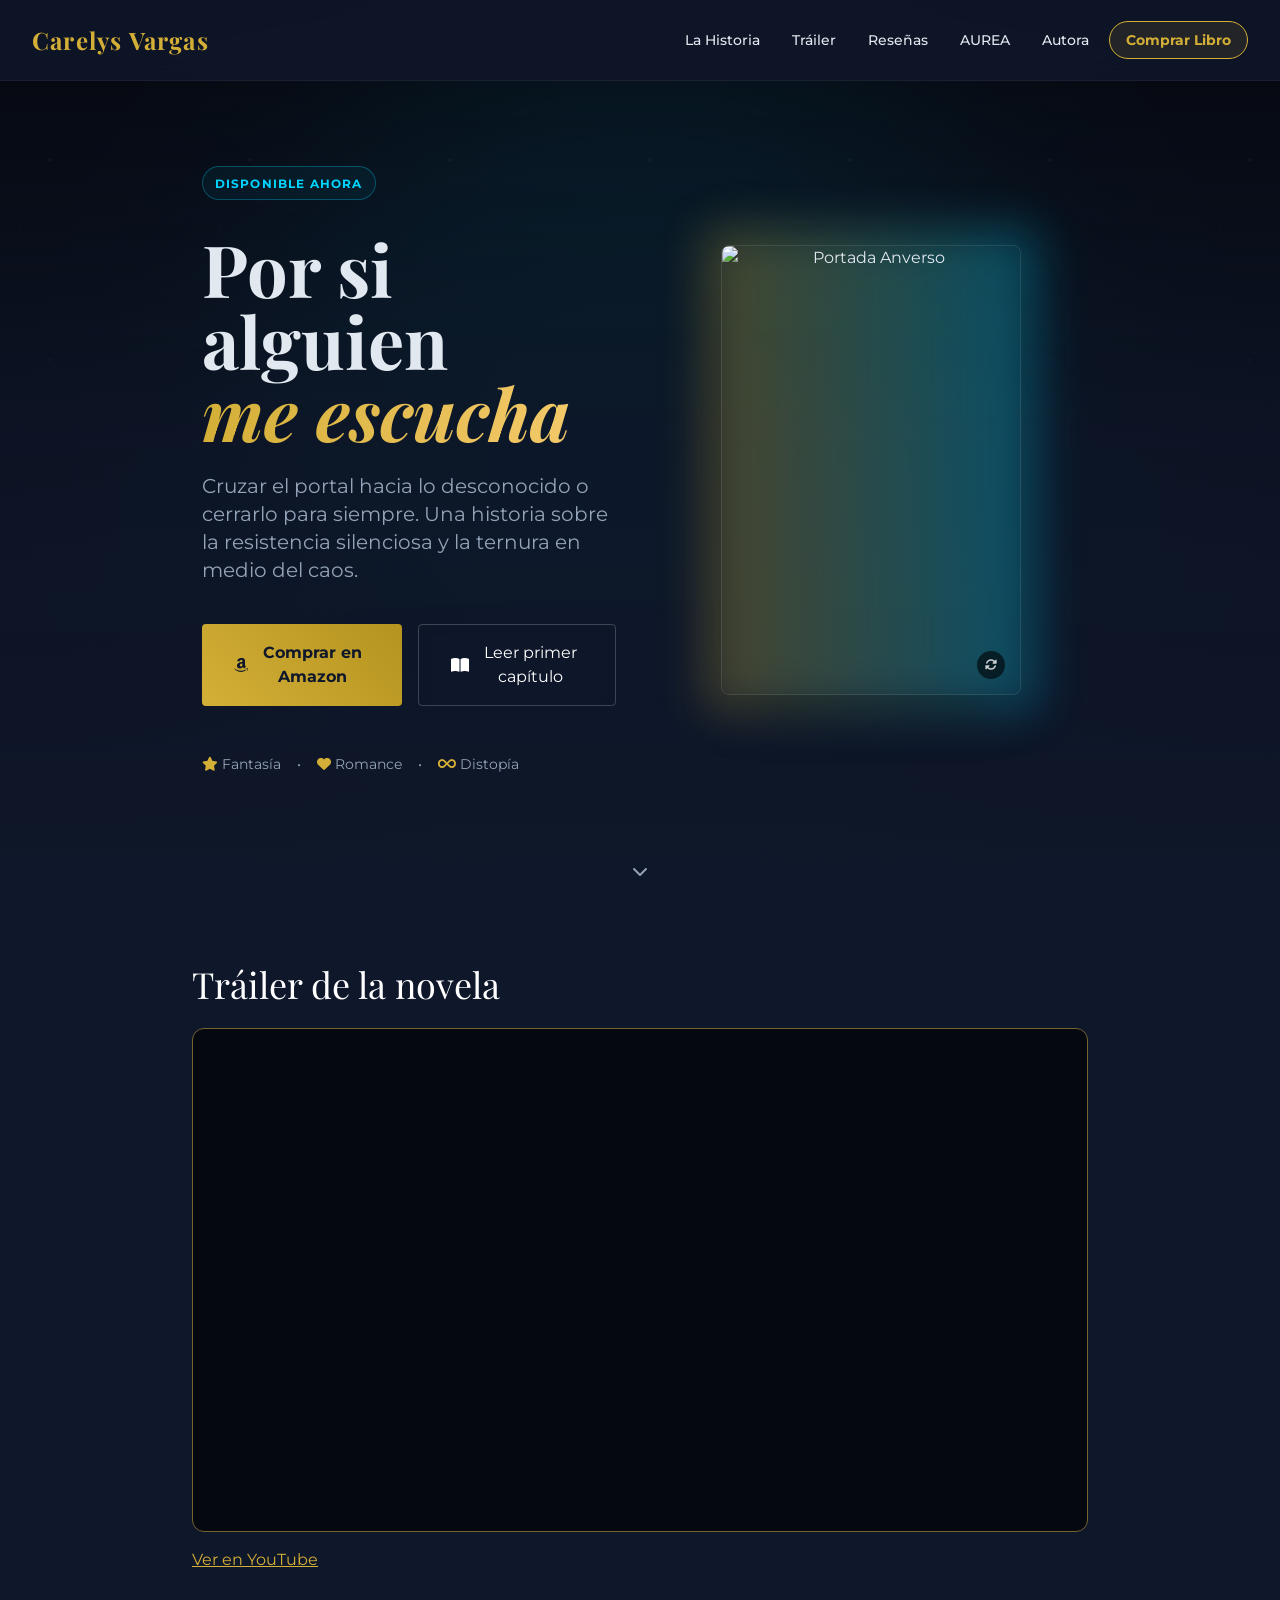
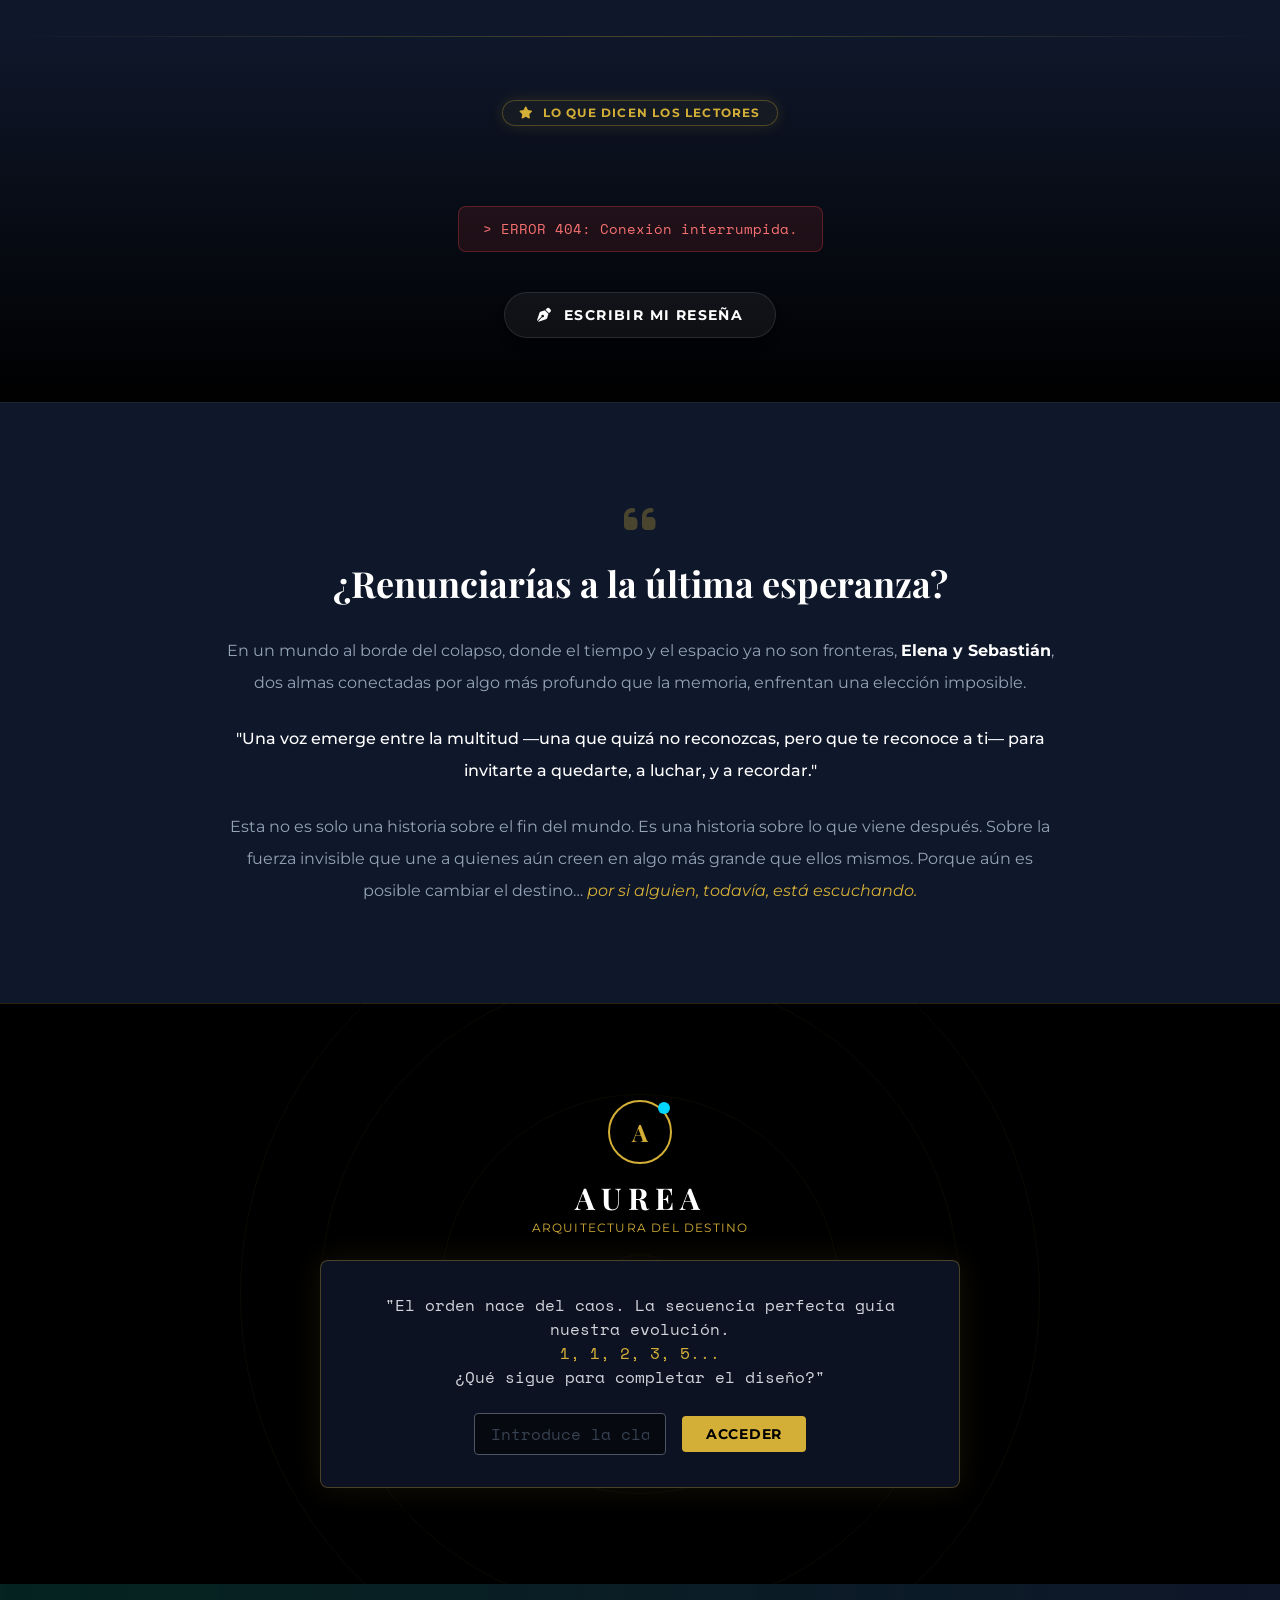
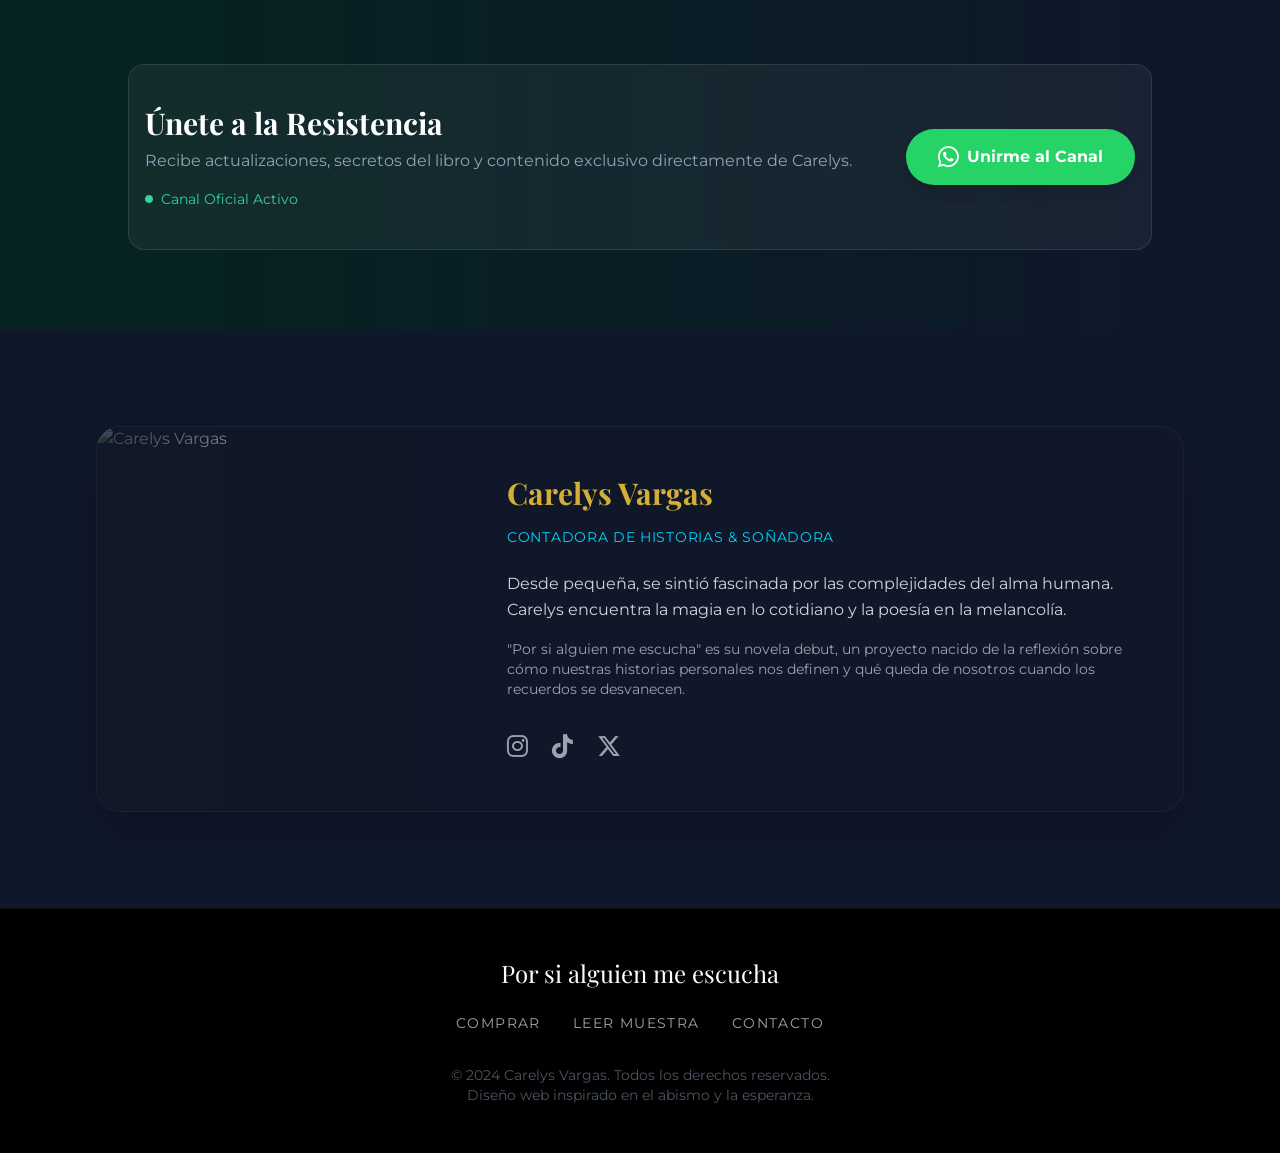
==== index.html @ ebafceb2 "Publica la página de Carelys Vargas con el tráiler de la novela" ====
<!DOCTYPE html>
<html lang="es" class="scroll-smooth">
<head>
    <meta charset="UTF-8">
    <meta name="viewport" content="width=device-width, initial-scale=1.0">
    <title>Por si alguien me escucha | Carelys Vargas</title>
    <meta name="description" content="Una historia sobre la resistencia silenciosa, la ternura que sobrevive en el caos y la fuerza invisible que nos une. Novela de Carelys Vargas.">
    
    <!-- Meta Tags para Redes Sociales (WhatsApp, Telegram, Facebook) -->
    <meta property="og:type" content="website">
    <meta property="og:url" content="https://www.carelysvargas.com/">
    <meta property="og:title" content="Por si alguien me escucha | Carelys Vargas">
    <meta property="og:description" content="Una historia sobre la resistencia silenciosa, la ternura que sobrevive en el caos y la fuerza invisible que nos une.">
    <meta property="og:image" content="https://m.media-amazon.com/images/I/71PEVO42jDL._SL1500_.jpg">

    <!-- Meta Tags para Twitter -->
    <meta property="twitter:card" content="summary_large_image">
    <meta property="twitter:url" content="https://www.carelysvargas.com/">
    <meta property="twitter:title" content="Por si alguien me escucha | Carelys Vargas">
    <meta property="twitter:description" content="Una historia sobre la resistencia silenciosa, la ternura que sobrevive en el caos y la fuerza invisible que nos une.">
    <meta property="twitter:image" content="https://m.media-amazon.com/images/I/71PEVO42jDL._SL1500_.jpg">

    <!-- Fuentes Google: Playfair Display (Elegancia/Emoción) y Montserrat (Modernidad/Legibilidad) -->
    <link rel="preconnect" href="https://fonts.googleapis.com">
    <link rel="preconnect" href="https://fonts.gstatic.com" crossorigin>
    <link href="https://fonts.googleapis.com/css2?family=Montserrat:wght@300;400;600;700&family=Playfair+Display:ital,wght@0,400;0,700;1,400&display=swap" rel="stylesheet">
    <!-- Fuente Mono para elementos del sistema -->
    <link href="https://fonts.googleapis.com/css2?family=Space+Mono&display=swap" rel="stylesheet">
    
    <!-- Iconos: FontAwesome -->
    <link rel="stylesheet" href="https://cdnjs.cloudflare.com/ajax/libs/font-awesome/6.4.0/css/all.min.css">
    
    <link rel="stylesheet" href="./styles.css">

    <style>
        /* Estilos personalizados para efectos especiales */
        body {
            background-color: #05080f; /* Un tono más oscuro que el abismo para profundidad */
            color: #e2e8f0;
            overflow-x: hidden;
        }

        /* Efecto de brillo dorado en botones */
        .btn-gold {
            background: linear-gradient(45deg, #D4AF37, #B4941F);
            position: relative;
            z-index: 1;
            overflow: hidden;
            transition: all 0.3s ease;
        }
        
        .btn-gold:hover {
            transform: translateY(-2px);
            box-shadow: 0 0 20px rgba(212, 175, 55, 0.4);
        }

        .btn-outline {
            border: 1px solid rgba(255, 255, 255, 0.2);
            backdrop-filter: blur(5px);
            transition: all 0.3s ease;
        }

        .btn-outline:hover {
            border-color: #00D4FF;
            color: #00D4FF;
            box-shadow: 0 0 15px rgba(0, 212, 255, 0.2);
        }

        /* Animación de entrada suave (Fade In) */
        .reveal {
            opacity: 0;
            transform: translateY(30px);
            transition: all 0.8s ease-out;
        }
        
        .reveal.active {
            opacity: 1;
            transform: translateY(0);
        }

        /* Decoración de texto con gradiente */
        .text-gradient {
            background: linear-gradient(to right, #D4AF37, #F3C969);
            -webkit-background-clip: text;
            -webkit-text-fill-color: transparent;
        }

        /* Efecto de partículas/estrellas sutiles en el fondo */
        .stars {
            position: fixed;
            top: 0; left: 0; width: 100%; height: 100%;
            pointer-events: none;
            background-image: 
                radial-gradient(1px 1px at 20px 30px, #ffffff, rgba(0,0,0,0)),
                radial-gradient(1px 1px at 40px 70px, #ffffff, rgba(0,0,0,0)),
                radial-gradient(2px 2px at 50px 160px, #ffffff, rgba(0,0,0,0)),
                radial-gradient(1px 1px at 90px 40px, #ffffff, rgba(0,0,0,0));
            background-repeat: repeat;
            background-size: 200px 200px;
            opacity: 0.1;
            z-index: -1;
        }

        /* Citas estilizadas */
        .quote-card {
            background: rgba(15, 23, 42, 0.6);
            border-left: 3px solid #D4AF37;
            backdrop-filter: blur(10px);
        }

        /* --- CLASES 3D FLIP --- */
        .perspective-1000 {
            perspective: 1000px;
        }
        
        .transform-style-3d {
            transform-style: preserve-3d;
        }
        
        .backface-hidden {
            backface-visibility: hidden;
            -webkit-backface-visibility: hidden; /* Safari */
        }
        
        .rotate-y-180 {
            transform: rotateY(180deg);
        }
        
        /* Contenedor del flipper */
        .flip-card-inner {
            position: relative;
            width: 100%;
            height: 100%;
            text-align: center;
            transition: transform 0.8s;
            transform-style: preserve-3d;
        }
        
        /* Activador del flip al hover */
        .group:hover .flip-card-inner {
            transform: rotateY(180deg);
        }
        
        /* Clases para revelar texto en móvil */
        .secret-revealed {
            filter: blur(0) !important;
            opacity: 1 !important;
        }

        /* Ocultar barra de desplazamiento para carrusel */
        .hide-scrollbar::-webkit-scrollbar {
            display: none;
        }
        .hide-scrollbar {
            -ms-overflow-style: none;
            scrollbar-width: none;
        }
        section[id] { scroll-margin-top: 5rem; }
        .trailer-player { display: block; width: 100%; height: auto; aspect-ratio: 16 / 9; background: #05080f; border: 1px solid #76632e; border-radius: .75rem; }
        :focus-visible { outline: 2px solid #f3c969 !important; outline-offset: 3px; }
        @media (prefers-reduced-motion: reduce) {
            html { scroll-behavior: auto !important; }
            *, *::before, *::after { animation-duration: .01ms !important; transition-duration: .01ms !important; }
        }
    </style>
</head>
<body class="antialiased">

    <!-- Fondo de estrellas sutil -->
    <div class="stars"></div>

    <!-- Navegación -->
    <nav class="fixed w-full z-50 bg-abismo/90 backdrop-blur-md border-b border-white/5 transition-all duration-300" id="navbar">
        <div class="max-w-7xl mx-auto px-4 sm:px-6 lg:px-8">
            <div class="flex items-center justify-between h-20">
                <div class="flex-shrink-0">
                    <span class="font-serif text-xl md:text-2xl font-bold text-dorado tracking-wider">Carelys Vargas</span>
                </div>
                <div class="hidden lg:block">
                    <div class="ml-10 flex items-baseline space-x-2">
                        <a href="#sinopsis" class="hover:text-dorado transition-colors px-3 py-2 rounded-md text-sm font-medium">La Historia</a>
                        <a href="#trailer" class="hover:text-dorado transition-colors px-3 py-2 rounded-md text-sm font-medium">Tráiler</a>
                        <a href="#resenas" class="hover:text-dorado transition-colors px-3 py-2 rounded-md text-sm font-medium">Reseñas</a>
                         <a href="#aurea" class="hover:text-dorado transition-colors px-3 py-2 rounded-md text-sm font-medium">AUREA</a>
                        <a href="#autora" class="hover:text-dorado transition-colors px-3 py-2 rounded-md text-sm font-medium">Autora</a>
                        <a href="https://a.co/d/2Zwznwr" target="_blank" class="bg-dorado/10 border border-dorado text-dorado hover:bg-dorado hover:text-abismo px-4 py-2 rounded-full text-sm font-bold transition-all">
                            Comprar Libro
                        </a>
                    </div>
                </div>
                <!-- Menú móvil botón -->
                <div class="-mr-2 flex lg:hidden">
                    <button type="button" id="menu-toggle" aria-label="Menú de navegación" aria-controls="mobile-menu" aria-expanded="false" class="inline-flex items-center justify-center p-2 rounded-md text-gray-400 hover:text-white hover:bg-gray-700 focus:outline-none">
                        <span aria-hidden="true" class="text-2xl">☰</span>
                    </button>
                </div>
            </div>
        </div>
        <!-- Menú móvil -->
        <div class="hidden lg:hidden bg-abismo border-b border-gray-800" id="mobile-menu">
            <div class="px-2 pt-2 pb-3 space-y-1 sm:px-3">
                <a href="#sinopsis" class="text-gray-300 hover:text-dorado block px-3 py-2 rounded-md text-base font-medium">La Historia</a>
                <a href="#trailer" class="text-gray-300 hover:text-dorado block px-3 py-2 rounded-md text-base font-medium">Tráiler</a>
                <a href="#resenas" class="text-gray-300 hover:text-dorado block px-3 py-2 rounded-md text-base font-medium">Reseñas</a>
                 <a href="#aurea" class="text-gray-300 hover:text-dorado block px-3 py-2 rounded-md text-base font-medium">AUREA</a>
                <a href="#autora" class="text-gray-300 hover:text-dorado block px-3 py-2 rounded-md text-base font-medium">Autora</a>
                <a href="https://a.co/d/2Zwznwr" class="text-dorado font-bold block px-3 py-2">Comprar en Amazon</a>
            </div>
        </div>
    </nav>

    <!-- Hero Section -->
    <header class="relative min-h-screen flex items-center justify-center overflow-hidden pt-20 pb-10">
        <!-- Efecto de fondo abstracto tipo portal -->
        <div class="absolute inset-0 z-0">
            <div class="absolute top-1/2 left-1/2 transform -translate-x-1/2 -translate-y-1/2 w-[800px] h-[800px] bg-cian-electrico/10 rounded-full blur-[120px]"></div>
            <div class="absolute top-0 right-0 w-full h-full bg-gradient-to-b from-transparent via-abismo/80 to-abismo"></div>
        </div>

        <div class="relative z-10 max-w-7xl mx-auto px-4 sm:px-6 lg:px-8 flex flex-col md:flex-row items-center gap-12">
            
            <!-- Texto Hero -->
            <div class="flex-1 text-center md:text-left space-y-6 reveal active">
                <div class="inline-block px-3 py-1 border border-cian-electrico/30 rounded-full bg-cian-electrico/5 mb-2">
                    <span class="text-cian-electrico text-xs font-bold tracking-widest uppercase">Disponible ahora</span>
                </div>
                
                <h1 class="font-serif text-5xl md:text-7xl font-bold leading-tight">
                    Por si alguien <br>
                    <span class="text-gradient italic">me escucha</span>
                </h1>
                
                <p class="text-lg md:text-xl text-piedra max-w-lg mx-auto md:mx-0 leading-relaxed">
                    Cruzar el portal hacia lo desconocido o cerrarlo para siempre. Una historia sobre la resistencia silenciosa y la ternura en medio del caos.
                </p>
                
                <div class="flex flex-col sm:flex-row gap-4 justify-center md:justify-start pt-4">
                    <a href="https://a.co/d/2Zwznwr" target="_blank" class="btn-gold text-abismo font-bold py-4 px-8 rounded text-center items-center justify-center flex gap-2">
                        <i class="fab fa-amazon"></i> Comprar en Amazon
                    </a>
                    <a href="https://read.amazon.com/sample/B0FLF6CT9F?clientId=share" target="_blank" class="btn-outline text-white py-4 px-8 rounded text-center items-center justify-center flex gap-2">
                        <i class="fas fa-book-open"></i> Leer primer capítulo
                    </a>
                </div>

                <div class="pt-6 flex items-center justify-center md:justify-start gap-4 text-sm text-piedra">
                    <span><i class="fas fa-star text-dorado"></i> Fantasía</span>
                    <span>•</span>
                    <span><i class="fas fa-heart text-dorado"></i> Romance</span>
                    <span>•</span>
                    <span><i class="fas fa-infinity text-dorado"></i> Distopía</span>
                </div>
            </div>

            <!-- Imagen Portada (Efecto 3D Flip) -->
            <div class="flex-1 relative flex justify-center reveal active" style="transition-delay: 0.2s;">
                <!-- Contenedor del libro -->
                <div class="relative w-[300px] h-[450px] group perspective-1000 cursor-pointer">
                    <!-- Resplandor detrás del libro -->
                    <div class="absolute -inset-4 bg-gradient-to-r from-dorado to-cian-electrico opacity-30 blur-xl group-hover:opacity-50 transition duration-500 rounded-lg"></div>
                    
                    <!-- Tarjeta Giratoria -->
                    <div class="flip-card-inner shadow-2xl rounded-lg">
                        <!-- Frente (Anverso) -->
                        <div class="absolute inset-0 w-full h-full backface-hidden">
                            <img src="https://m.media-amazon.com/images/I/71PEVO42jDL._SL1500_.jpg" alt="Portada Anverso" class="w-full h-full object-cover rounded-lg border border-white/10">
                            <!-- Indicador sutil de giro -->
                            <div class="absolute bottom-4 right-4 bg-black/60 backdrop-blur-sm p-2 rounded-full text-white/80 text-xs flex items-center gap-2 group-hover:opacity-0 transition-opacity">
                                <i class="fas fa-sync-alt animate-spin-slow"></i>
                            </div>
                        </div>
                        
                        <!-- Reverso (Contraportada) -->
                        <div class="absolute inset-0 w-full h-full backface-hidden rotate-y-180 bg-abismo rounded-lg border border-dorado/30 overflow-hidden">
                            <img src="https://m.media-amazon.com/images/I/51RteIxuOZL.jpg" alt="Contraportada" class="w-full h-full object-cover">
                            <!-- Overlay para mejorar lectura si la imagen es oscura/compleja -->
                            <div class="absolute inset-0 bg-black/10 hover:bg-transparent transition-colors"></div>
                        </div>
                    </div>
                </div>
            </div>
        </div>
        
        <!-- Flecha scroll -->
        <div class="absolute bottom-4 left-1/2 transform -translate-x-1/2 animate-bounce text-piedra hidden md:block">
            <i class="fas fa-chevron-down"></i>
        </div>
    </header>

    <section id="trailer" aria-labelledby="titulo-trailer" class="bg-abismo py-16 px-4">
        <div class="max-w-4xl mx-auto">
            <h2 id="titulo-trailer" class="font-serif text-3xl md:text-4xl text-white mb-6">Tráiler de la novela</h2>
            <iframe class="trailer-player" width="560" height="315" loading="lazy"
                src="https://www.youtube.com/embed/ciTFFUCd5X0?si=LEnqJofQRlpAc7ni"
                title="Tráiler de Por si alguien me escucha, de Carelys Vargas"
                allow="accelerometer; autoplay; clipboard-write; encrypted-media; gyroscope; picture-in-picture; web-share"
                referrerpolicy="strict-origin-when-cross-origin" allowfullscreen></iframe>
            <a class="inline-block mt-4 text-dorado underline" href="https://www.youtube.com/watch?v=ciTFFUCd5X0" target="_blank" rel="noopener">Ver en YouTube</a>
        </div>
    </section>

    <!-- SECCIÓN RESEÑAS (GANCHO PRINCIPAL) -->
    <section id="resenas" class="py-16 bg-gradient-to-b from-abismo to-black relative border-b border-white/5">
        <div class="absolute top-0 left-1/2 transform -translate-x-1/2 w-full h-[1px] bg-gradient-to-r from-transparent via-dorado/30 to-transparent"></div>
        
        <div class="max-w-[100vw] mx-auto relative z-10">
            <div class="text-center mb-8 reveal px-4">
                <div class="inline-block px-4 py-1 border border-dorado/30 rounded-full bg-dorado/5 mb-4 shadow-[0_0_15px_rgba(212,175,55,0.15)]">
                    <span class="text-dorado text-xs font-bold tracking-widest uppercase flex items-center gap-2">
                        <i class="fas fa-star"></i> Lo que dicen los lectores
                    </span>
                </div>
            </div>

            <!-- Contenedor del Loading -->
            <div id="resenas-loader" class="flex flex-col items-center justify-center py-8">
                <i class="fas fa-circle-notch fa-spin text-3xl text-dorado mb-4"></i>
                <p class="text-cian-electrico font-mono text-xs tracking-widest uppercase animate-pulse">Sintonizando el abismo...</p>
            </div>

            <!-- Slider de Reseñas (Horizontal Scroll) -->
            <div id="resenas-container" class="flex overflow-x-auto gap-6 px-6 md:px-12 pb-12 pt-4 snap-x snap-mandatory hide-scrollbar hidden reveal">
                <!-- Las reseñas se inyectarán aquí -->
            </div>

            <!-- Error de conexión -->
            <div id="resenas-error" class="hidden text-center py-8 px-4">
                <p class="text-red-400 font-mono text-sm border border-red-500/30 bg-red-500/10 inline-block px-6 py-3 rounded-lg">
                    > ERROR 404: Conexión interrumpida.
                </p>
            </div>

            <!-- Botón CTA para mostrar formulario -->
            <div class="text-center reveal px-4 mt-2" id="btn-mostrar-form-container">
                <button onclick="toggleReviewForm()" class="inline-flex items-center gap-3 bg-white/5 border border-white/10 text-white py-3 px-8 rounded-full text-sm uppercase tracking-widest font-bold transition-all hover:scale-105 hover:bg-dorado/10 hover:border-dorado/30 hover:text-dorado shadow-lg">
                    <i class="fas fa-pen-nib"></i> Escribir mi reseña
                </button>
            </div>

            <!-- Formulario Integrado -->
            <div id="formulario-resena-container" class="mt-8 max-w-2xl mx-auto bg-black/80 border border-dorado/30 p-8 rounded-2xl backdrop-blur-xl hidden transform transition-all duration-500 opacity-0 translate-y-4 relative z-20 mx-4 md:mx-auto">
                <div class="flex justify-between items-center mb-6">
                    <h3 class="text-2xl font-serif text-dorado">Deja tu huella</h3>
                    <button type="button" onclick="toggleReviewForm()" class="text-gray-400 hover:text-white transition-colors">
                        <i class="fas fa-times text-xl"></i>
                    </button>
                </div>
                
                <form id="form-nueva-resena" onsubmit="enviarResena(event)" class="space-y-6">
                    <div>
                        <label class="block text-piedra text-sm uppercase tracking-wider mb-2 font-bold">Tu Nombre</label>
                        <input type="text" id="resena-nombre" required class="w-full bg-white/5 border border-white/10 text-white px-4 py-3 rounded focus:outline-none focus:border-dorado transition-colors" placeholder="¿Cómo te llamas?">
                    </div>
                    
                    <div>
                        <label class="block text-piedra text-sm uppercase tracking-wider mb-2 font-bold">Valoración</label>
                        <div class="flex gap-2" id="star-selector">
                            <i class="fas fa-star text-3xl cursor-pointer text-dorado/30 hover:text-dorado hover:scale-110 transition-all" data-value="1" onclick="seleccionarEstrellas(1)"></i>
                            <i class="fas fa-star text-3xl cursor-pointer text-dorado/30 hover:text-dorado hover:scale-110 transition-all" data-value="2" onclick="seleccionarEstrellas(2)"></i>
                            <i class="fas fa-star text-3xl cursor-pointer text-dorado/30 hover:text-dorado hover:scale-110 transition-all" data-value="3" onclick="seleccionarEstrellas(3)"></i>
                            <i class="fas fa-star text-3xl cursor-pointer text-dorado/30 hover:text-dorado hover:scale-110 transition-all" data-value="4" onclick="seleccionarEstrellas(4)"></i>
                            <i class="fas fa-star text-3xl cursor-pointer text-dorado/30 hover:text-dorado hover:scale-110 transition-all" data-value="5" onclick="seleccionarEstrellas(5)"></i>
                        </div>
                        <input type="hidden" id="resena-valoracion" value="0" required>
                        <p id="error-estrellas" class="text-red-400 text-xs mt-1 hidden">Por favor, ilumina al menos una estrella.</p>
                    </div>

                    <div>
                        <label class="block text-piedra text-sm uppercase tracking-wider mb-2 font-bold">Tu Opinión</label>
                        <textarea id="resena-opinion" required rows="4" class="w-full bg-white/5 border border-white/10 text-white px-4 py-3 rounded focus:outline-none focus:border-dorado transition-colors resize-none" placeholder="¿Qué sentiste al leer la historia?"></textarea>
                    </div>

                    <button type="submit" id="btn-enviar-resena" class="w-full bg-dorado hover:bg-yellow-600 text-black font-bold py-3 px-6 rounded transition-all hover:shadow-[0_0_15px_rgba(212,175,55,0.5)] uppercase tracking-wider flex justify-center items-center gap-2">
                        <span>Enviar al Abismo</span> <i class="fas fa-paper-plane"></i>
                    </button>
                    
                    <div id="mensaje-exito" class="hidden text-center p-4 bg-emerald-500/20 border border-emerald-500/50 text-emerald-400 rounded-lg text-sm font-medium">
                        ¡Mensaje recibido! Tu reseña aparecerá cuando Carelys la sintonice.
                    </div>
                </form>
            </div>
        </div>
    </section>

    <!-- Sinopsis -->
    <section id="sinopsis" class="py-24 bg-abismo relative">
        <div class="max-w-4xl mx-auto px-4 sm:px-6 lg:px-8 text-center reveal">
            <i class="fas fa-quote-left text-4xl text-dorado/30 mb-6"></i>
            <h2 class="font-serif text-3xl md:text-4xl font-bold mb-8 text-white">¿Renunciarías a la última esperanza?</h2>
            
            <div class="prose prose-lg prose-invert mx-auto text-piedra leading-loose">
                <p class="mb-6">
                    En un mundo al borde del colapso, donde el tiempo y el espacio ya no son fronteras, <strong class="text-white">Elena y Sebastián</strong>, dos almas conectadas por algo más profundo que la memoria, enfrentan una elección imposible.
                </p>
                <p class="mb-6 font-medium text-white">
                    "Una voz emerge entre la multitud —una que quizá no reconozcas, pero que te reconoce a ti— para invitarte a quedarte, a luchar, y a recordar."
                </p>
                <p>
                    Esta no es solo una historia sobre el fin del mundo. Es una historia sobre lo que viene después. Sobre la fuerza invisible que une a quienes aún creen en algo más grande que ellos mismos. Porque aún es posible cambiar el destino… <span class="text-dorado italic">por si alguien, todavía, está escuchando.</span>
                </p>
            </div>
        </div>
    </section>

    <!-- SECCIÓN AUREA: El Acertijo -->
    <section id="aurea" class="py-24 bg-black relative border-t border-dorado/20 overflow-hidden">
        <!-- Elementos decorativos de fondo (Espiral Áurea abstracta) -->
        <div class="absolute top-1/2 left-1/2 transform -translate-x-1/2 -translate-y-1/2 w-[800px] h-[800px] opacity-5 pointer-events-none">
             <div class="absolute inset-0 border border-dorado rounded-full animate-[spin_60s_linear_infinite]"></div>
             <div class="absolute inset-[10%] border border-dorado rounded-full animate-[spin_50s_linear_infinite_reverse]"></div>
             <div class="absolute inset-[25%] border border-dorado rounded-full animate-[spin_40s_linear_infinite]"></div>
             <div class="absolute inset-[45%] border border-dorado rounded-full animate-[spin_30s_linear_infinite_reverse]"></div>
        </div>

        <div class="max-w-2xl mx-auto px-4 relative z-10 text-center reveal">
            <div class="mb-6 inline-block">
                <!-- Logo Aurea abstracto -->
                <div class="w-16 h-16 border-2 border-dorado rounded-full flex items-center justify-center mx-auto mb-4 relative">
                    <span class="font-serif text-2xl text-dorado font-bold">A</span>
                    <div class="absolute top-0 right-0 w-3 h-3 bg-cian-electrico rounded-full animate-pulse"></div>
                </div>
                <h2 class="font-serif text-3xl font-bold text-white tracking-[0.2em] uppercase">AUREA</h2>
                <p class="text-xs text-dorado mt-1 tracking-widest uppercase">Arquitectura del Destino</p>
            </div>

            <div class="bg-abismo/80 border border-dorado/30 p-8 rounded-lg backdrop-blur-md shadow-[0_0_30px_rgba(212,175,55,0.1)]">
                <p class="text-gray-300 font-mono mb-6 text-sm md:text-base">
                    "El orden nace del caos. La secuencia perfecta guía nuestra evolución.<br>
                    <span class="text-dorado">1, 1, 2, 3, 5...</span><br>
                    ¿Qué sigue para completar el diseño?"
                </p>

                <div class="flex flex-col sm:flex-row gap-4 justify-center items-center">
                    <!-- Text-base added for iOS zoom prevention -->
                    <input type="text" id="aurea-input" placeholder="Introduce la clave..." class="bg-black/50 border border-gray-600 text-dorado text-center px-4 py-2 rounded focus:outline-none focus:border-dorado transition-colors w-full sm:w-48 font-mono placeholder-gray-700 text-base">
                    <button onclick="checkAurea()" class="bg-dorado hover:bg-yellow-600 text-black font-bold py-2 px-6 rounded transition-all hover:shadow-[0_0_15px_rgba(212,175,55,0.5)] uppercase text-sm tracking-wider">
                        Acceder
                    </button>
                </div>

                <div id="aurea-message" class="mt-8 hidden flex flex-col items-center animate-pulse">
                    <p class="text-cian-electrico font-mono text-sm border-l-2 border-cian-electrico pl-4 text-left mb-6 w-full">
                        > ACCESO CONCEDIDO<br>
                        "La proporción divina está en todos nosotros, Elena. No lo olvides."
                    </p>
                    
                    <!-- Imagen de la secuencia de Fibonacci -->
                    <div class="relative group mb-6 w-full max-w-xs">
                        <div class="absolute -inset-1 bg-dorado/20 rounded-lg blur opacity-75"></div>
                        <img src="https://upload.wikimedia.org/wikipedia/commons/thumb/9/93/Fibonacci_spiral_34.svg/512px-Fibonacci_spiral_34.svg.png" 
                             alt="Secuencia de Fibonacci" 
                             class="relative w-full rounded border border-dorado/50 shadow-2xl p-2 bg-black/50 filter sepia brightness-90 contrast-125">
                    </div>

                    <!-- Botón de Descarga (RECOMPENSA) -->
                    <a href="https://drive.google.com/uc?id=1susKpdOCmfRqfJvsWZ5yjWpWZIyEMnKj&export=download" class="inline-flex items-center gap-2 bg-transparent border border-cian-electrico text-cian-electrico hover:bg-cian-electrico/10 font-mono text-xs md:text-sm py-3 px-6 rounded transition-all duration-300 shadow-[0_0_10px_rgba(0,212,255,0.2)]">
                        <i class="fas fa-download"></i> DESCARGAR FONDO EXCLUSIVO
                    </a>
                </div>

                <div id="aurea-error" class="mt-6 hidden">
                    <p class="text-red-500 font-mono text-xs">
                        > ERROR DE SECUENCIA. EL CAOS PERSISTE. <br> (Pista: Suma los dos anteriores)
                    </p>
                </div>
            </div>
        </div>
    </section>

    <!-- Sección CTA WhatsApp (Comunidad) -->
    <section class="py-20 relative overflow-hidden">
        <!-- Fondo degradado especial -->
        <div class="absolute inset-0 bg-gradient-to-r from-emerald-900/40 to-abismo z-0"></div>
        
        <div class="max-w-5xl mx-auto px-4 relative z-10 flex flex-col md:flex-row items-center justify-between bg-white/5 p-10 rounded-2xl border border-white/10 backdrop-blur-sm reveal">
            <div class="mb-6 md:mb-0 md:pr-8">
                <h3 class="font-serif text-2xl md:text-3xl font-bold text-white mb-2">Únete a la Resistencia</h3>
                <p class="text-piedra mb-4">Recibe actualizaciones, secretos del libro y contenido exclusivo directamente de Carelys.</p>
                <div class="flex items-center text-sm text-emerald-400">
                    <i class="fas fa-circle text-[8px] mr-2 animate-pulse"></i> Canal Oficial Activo
                </div>
            </div>
            <a href="https://www.whatsapp.com/channel/0029VavbXfGBvvsgvoYQeC1s" target="_blank" class="bg-[#25D366] hover:bg-[#128C7E] text-white font-bold py-3 px-8 rounded-full transition-all shadow-lg hover:shadow-emerald-500/30 flex items-center gap-2 transform hover:scale-105">
                <i class="fab fa-whatsapp text-2xl"></i> Unirme al Canal
            </a>
        </div>
    </section>

    <!-- Sobre la Autora -->
    <section id="autora" class="py-24 bg-abismo">
        <div class="max-w-6xl mx-auto px-4 sm:px-6 lg:px-8">
            <div class="bg-gray-900/50 rounded-3xl overflow-hidden border border-white/5 shadow-2xl reveal">
                <div class="flex flex-col md:flex-row">
                    <!-- Foto Autora -->
                    <div class="md:w-1/3 relative h-96 md:h-auto overflow-hidden group">
                        <img src="https://i.imgur.com/YHH8114l.jpg" alt="Carelys Vargas" class="absolute inset-0 w-full h-full object-cover object-top transition-transform duration-700 group-hover:scale-110">
                        <div class="absolute inset-0 bg-gradient-to-t from-gray-900 to-transparent md:bg-gradient-to-r opacity-80 group-hover:opacity-60 transition-opacity"></div>
                    </div>
                    
                    <!-- Bio Autora -->
                    <div class="md:w-2/3 p-8 md:p-12 flex flex-col justify-center">
                        <h2 class="font-serif text-3xl font-bold text-dorado mb-4">Carelys Vargas</h2>
                        <h3 class="text-cian-electrico text-sm uppercase tracking-wider mb-6">Contadora de historias & Soñadora</h3>
                        
                        <p class="text-gray-300 mb-4 leading-relaxed">
                            Desde pequeña, se sintió fascinada por las complejidades del alma humana. Carelys encuentra la magia en lo cotidiano y la poesía en la melancolía.
                        </p>
                        <p class="text-gray-400 mb-8 text-sm">
                            "Por si alguien me escucha" es su novela debut, un proyecto nacido de la reflexión sobre cómo nuestras historias personales nos definen y qué queda de nosotros cuando los recuerdos se desvanecen.
                        </p>
                        
                        <!-- Redes Sociales -->
                        <div class="flex space-x-6">
                            <a href="https://www.instagram.com/carelysvargas/" target="_blank" class="text-gray-400 hover:text-[#E1306C] transition-colors text-2xl"><i class="fab fa-instagram"></i></a>
                            <a href="https://www.tiktok.com/@porsialguienmeesc?_r=1&_t=ZM-92bqsl68ETD" target="_blank" class="text-gray-400 hover:text-white transition-colors text-2xl"><i class="fab fa-tiktok"></i></a>
                            <a href="https://x.com/carelysvargas" target="_blank" class="text-gray-400 hover:text-white transition-colors text-2xl"><i class="fa-brands fa-x-twitter"></i></a>
                        </div>
                    </div>
                </div>
            </div>
        </div>
    </section>

    <!-- Footer -->
    <footer class="bg-black py-12 border-t border-white/5">
        <div class="max-w-7xl mx-auto px-4 text-center">
            <h4 class="font-serif text-2xl text-white mb-6">Por si alguien me escucha</h4>
            <div class="flex justify-center space-x-8 mb-8">
                <a href="https://a.co/d/2Zwznwr" class="text-gray-400 hover:text-dorado text-sm uppercase tracking-widest">Comprar</a>
                <a href="https://read.amazon.com/sample/B0FLF6CT9F?clientId=share" class="text-gray-400 hover:text-dorado text-sm uppercase tracking-widest">Leer Muestra</a>
                <a href="https://www.whatsapp.com/channel/0029VavbXfGBvvsgvoYQeC1s" class="text-gray-400 hover:text-dorado text-sm uppercase tracking-widest">Contacto</a>
            </div>
            <p class="text-gray-600 text-sm">
                &copy; 2024 Carelys Vargas. Todos los derechos reservados. <br>
                Diseño web inspirado en el abismo y la esperanza.
            </p>
        </div>
    </footer>

    <!-- Script para animaciones y lógica -->
    <script>
        document.addEventListener('DOMContentLoaded', () => {
            const menuToggle = document.getElementById('menu-toggle');
            const menu = document.getElementById('mobile-menu');
            function setMenuOpen(open) {
                menu.classList.toggle('hidden', !open);
                menuToggle.setAttribute('aria-expanded', String(open));
            }
            menuToggle.addEventListener('click', () => setMenuOpen(menu.classList.contains('hidden')));
            menu.addEventListener('click', event => {
                if (event.target.closest('a')) setMenuOpen(false);
            });
            document.addEventListener('keydown', event => {
                if (event.key === 'Escape' && !menu.classList.contains('hidden')) {
                    setMenuOpen(false);
                    menuToggle.focus();
                }
            });
            // Scroll Reveal Animation
            const reveals = document.querySelectorAll('.reveal');

            const revealOnScroll = () => {
                const windowHeight = window.innerHeight;
                const elementVisible = 150;

                reveals.forEach((reveal) => {
                    const elementTop = reveal.getBoundingClientRect().top;
                    if (elementTop < windowHeight - elementVisible) {
                        reveal.classList.add('active');
                    }
                });
            };

            window.addEventListener('scroll', revealOnScroll);
            // Trigger once on load
            revealOnScroll();
        });

        // Toggle Secret for Page 213 (Mobile)
        function toggleSecret(element) {
            const secretText = element.querySelector('.secret-text');
            secretText.classList.toggle('secret-revealed');
        }

        // AUREA Puzzle Logic
        function checkAurea() {
            const input = document.getElementById('aurea-input').value.trim().toLowerCase();
            const message = document.getElementById('aurea-message');
            const error = document.getElementById('aurea-error');
            
            // Fibonacci Sequence: 1, 1, 2, 3, 5, [8], 13...
            if (input === '8' || input === 'ocho' || input === 'eight') {
                message.classList.remove('hidden');
                error.classList.add('hidden');
            } else {
                message.classList.add('hidden');
                error.classList.remove('hidden');
            }
        }

        // LÓGICA DE FORMULARIO DE RESEÑAS
        let estrellasSeleccionadas = 0;

        function toggleReviewForm() {
            const formContainer = document.getElementById('formulario-resena-container');
            const btnContainer = document.getElementById('btn-mostrar-form-container');
            
            if (formContainer.classList.contains('hidden')) {
                formContainer.classList.remove('hidden');
                btnContainer.classList.add('hidden');
                // Retraso para la animación CSS
                setTimeout(() => {
                    formContainer.classList.remove('opacity-0', 'translate-y-4');
                    formContainer.classList.add('opacity-100', 'translate-y-0');
                }, 10);
            } else {
                formContainer.classList.add('opacity-0', 'translate-y-4');
                formContainer.classList.remove('opacity-100', 'translate-y-0');
                setTimeout(() => {
                    formContainer.classList.add('hidden');
                    btnContainer.classList.remove('hidden');
                }, 500); 
            }
        }

        function seleccionarEstrellas(valor) {
            estrellasSeleccionadas = valor;
            document.getElementById('resena-valoracion').value = valor;
            document.getElementById('error-estrellas').classList.add('hidden');
            
            const stars = document.querySelectorAll('#star-selector i');
            stars.forEach((star, index) => {
                if (index < valor) {
                    star.classList.remove('text-dorado/30');
                    star.classList.add('text-dorado');
                } else {
                    star.classList.add('text-dorado/30');
                    star.classList.remove('text-dorado');
                }
            });
        }

        async function enviarResena(event) {
            event.preventDefault(); // Evita que la página recargue
            
            if (estrellasSeleccionadas === 0) {
                document.getElementById('error-estrellas').classList.remove('hidden');
                return;
            }

            const nombre = document.getElementById('resena-nombre').value.trim();
            const opinion = document.getElementById('resena-opinion').value.trim();
            const btnSubmit = document.getElementById('btn-enviar-resena');
            const mensajeExito = document.getElementById('mensaje-exito');
            
            // Estado de carga visual
            const originalBtnHtml = btnSubmit.innerHTML;
            btnSubmit.innerHTML = '<i class="fas fa-circle-notch fa-spin"></i> Viajando por el portal...';
            btnSubmit.disabled = true;

            try {
                // Petición POST a tu Apps Script existente
                const response = await fetch('https://script.google.com/macros/s/AKfycbzUMsQTqgP8jq6aIp1EHtHX1n7IKTX-e1_n2W5wI921eRvdVmxbP-l1C7RV1aZvkZXHyw/exec', {
                    method: 'POST',
                    body: JSON.stringify({
                        nombre: nombre,
                        valoracion: estrellasSeleccionadas,
                        opinion: opinion
                    }),
                    headers: {
                        'Content-Type': 'text/plain;charset=utf-8',
                    }
                });

                if (!response.ok) throw new Error("No se pudo guardar la reseña");

                // Éxito
                mensajeExito.classList.remove('hidden');
                document.getElementById('form-nueva-resena').reset();
                seleccionarEstrellas(0);
                btnSubmit.innerHTML = originalBtnHtml;
                
                // Ocultar form tras 4 segundos
                setTimeout(() => {
                    toggleReviewForm();
                    mensajeExito.classList.add('hidden');
                    btnSubmit.disabled = false;
                }, 4000);

            } catch (error) {
                console.error("Error:", error);
                alert("Hubo un fallo en la conexión. El abismo está inestable.");
                btnSubmit.innerHTML = originalBtnHtml;
                btnSubmit.disabled = false;
            }
        }

        // LÓGICA DE RESEÑAS (Google Sheets Backend - Carga de datos)
        document.addEventListener('DOMContentLoaded', () => {
            // URL DE TU WEB APP DE GOOGLE APPS SCRIPT
            const SCRIPT_URL = 'https://script.google.com/macros/s/AKfycbzUMsQTqgP8jq6aIp1EHtHX1n7IKTX-e1_n2W5wI921eRvdVmxbP-l1C7RV1aZvkZXHyw/exec'; 
            
            const container = document.getElementById('resenas-container');
            const loader = document.getElementById('resenas-loader');
            const errorDiv = document.getElementById('resenas-error');

            // Función para generar las estrellas HTML de forma segura
            const generateStars = (rating) => {
                const maxStars = 5;
                let starsHTML = '';
                // Aseguramos que el rating sea un número entre 0 y 5
                const validRating = Math.max(0, Math.min(5, parseInt(rating) || 5));
                
                for (let i = 1; i <= maxStars; i++) {
                    if (i <= validRating) {
                        starsHTML += '<i class="fas fa-star text-dorado text-sm"></i>';
                    } else {
                        starsHTML += '<i class="far fa-star text-dorado/30 text-sm"></i>';
                    }
                }
                return starsHTML;
            };

            // Función para crear la tarjeta de reseña (Evitando XSS)
            const createReviewCard = (review) => {
                const card = document.createElement('div');
                card.className = 'flex-none w-[85vw] sm:w-[350px] snap-center bg-black/60 border border-dorado/20 p-8 rounded-2xl backdrop-blur-md hover:-translate-y-2 transition-all duration-300 hover:shadow-[0_10px_30px_rgba(212,175,55,0.15)] hover:border-dorado/50 group flex flex-col relative';
                
                // Comillas decorativas
                const quoteIcon = document.createElement('i');
                quoteIcon.className = 'fas fa-quote-right absolute top-6 right-6 text-4xl text-dorado/5 group-hover:text-dorado/20 transition-colors';
                card.appendChild(quoteIcon);

                // Estrellas
                const starsDiv = document.createElement('div');
                starsDiv.className = 'flex gap-1 mb-6';
                starsDiv.innerHTML = generateStars(review.valoracion);
                card.appendChild(starsDiv);

                // Opinión (Usamos textContent por seguridad XSS)
                const opinionText = document.createElement('p');
                opinionText.className = 'text-gray-200 italic mb-8 flex-grow leading-relaxed font-serif text-lg';
                opinionText.textContent = `"${review.opinion}"`;
                card.appendChild(opinionText);

                // Footer de la tarjeta
                const footer = document.createElement('div');
                footer.className = 'flex items-center gap-4 mt-auto border-t border-white/5 pt-4';
                
                const avatar = document.createElement('div');
                avatar.className = 'w-10 h-10 rounded-full bg-gradient-to-br from-dorado/50 to-cian-electrico/50 flex items-center justify-center text-white font-bold font-serif';
                // Primera letra del nombre
                avatar.textContent = review.nombre ? review.nombre.charAt(0).toUpperCase() : 'A';
                
                const metaDiv = document.createElement('div');
                const name = document.createElement('h4');
                name.className = 'text-white font-bold text-sm tracking-wide';
                name.textContent = review.nombre || 'Lector Anónimo';
                
                const date = document.createElement('p');
                date.className = 'text-cian-electrico/70 text-xs font-mono';
                // Formateo de fecha básico
                date.textContent = review.fecha ? new Date(review.fecha).toLocaleDateString('es-ES', { month: 'short', year: 'numeric' }) : 'Recientemente';

                metaDiv.appendChild(name);
                metaDiv.appendChild(date);
                footer.appendChild(avatar);
                footer.appendChild(metaDiv);
                card.appendChild(footer);

                return card;
            };

            // Función principal para cargar datos
            const fetchReviews = async () => {
                try {
                    // Datos de prueba (MOCK) para visualizar el diseño mientras configuras el script
                    const mockData = [
                        { nombre: 'Sofía L.', opinion: 'Una historia que me atrapó desde la primera página. El concepto del portal es fascinante y la relación entre Elena y Sebastián es hermosa.', valoracion: 5, fecha: '2023-10-15' },
                        { nombre: 'Marcos T.', opinion: 'Increíble cómo mezcla la distopía con sentimientos tan reales. Me hizo llorar y pensar en las conexiones que tenemos con los demás.', valoracion: 5, fecha: '2023-11-02' },
                        { nombre: 'Valeria M.', opinion: 'Un libro muy original. La ambientación es oscura pero siempre hay un hilo de esperanza. Esperando la segunda parte.', valoracion: 4, fecha: '2023-12-10' }
                    ];

                    let data = [];

                    if (SCRIPT_URL === 'TU_URL_DE_APPS_SCRIPT_AQUI') {
                        // Usar datos de prueba temporalmente
                        console.warn('Usando datos de prueba. Configura SCRIPT_URL con tu despliegue.');
                        data = mockData;
                        // Simulamos retraso de red
                        await new Promise(resolve => setTimeout(resolve, 1500));
                    } else {
                        // Llamada real a la API
                        const response = await fetch(SCRIPT_URL);
                        if (!response.ok) throw new Error('Network response was not ok');
                        data = await response.json();
                    }

                    // Ocultar loader
                    loader.classList.add('hidden');
                    container.classList.remove('hidden');

                    if (data.length === 0) {
                        container.innerHTML = '<p class="text-piedra text-center col-span-full">Aún no hay ecos registrados. Sé el primero en dejar uno.</p>';
                        return;
                    }

                    // Renderizar tarjetas
                    data.forEach(review => {
                        container.appendChild(createReviewCard(review));
                    });

                } catch (error) {
                    console.error('Error fetching reviews:', error);
                    loader.classList.add('hidden');
                    errorDiv.classList.remove('hidden');
                }
            };

            // Ejecutar si la sección está en el documento
            if (container) {
                fetchReviews();
            }
        });
    </script>
</body>
</html>
---- styles.css ----
*,::backdrop,:after,:before{--tw-border-spacing-x:0;--tw-border-spacing-y:0;--tw-translate-x:0;--tw-translate-y:0;--tw-rotate:0;--tw-skew-x:0;--tw-skew-y:0;--tw-scale-x:1;--tw-scale-y:1;--tw-pan-x: ;--tw-pan-y: ;--tw-pinch-zoom: ;--tw-scroll-snap-strictness:proximity;--tw-gradient-from-position: ;--tw-gradient-via-position: ;--tw-gradient-to-position: ;--tw-ordinal: ;--tw-slashed-zero: ;--tw-numeric-figure: ;--tw-numeric-spacing: ;--tw-numeric-fraction: ;--tw-ring-inset: ;--tw-ring-offset-width:0px;--tw-ring-offset-color:#fff;--tw-ring-color:#3b82f680;--tw-ring-offset-shadow:0 0 #0000;--tw-ring-shadow:0 0 #0000;--tw-shadow:0 0 #0000;--tw-shadow-colored:0 0 #0000;--tw-blur: ;--tw-brightness: ;--tw-contrast: ;--tw-grayscale: ;--tw-hue-rotate: ;--tw-invert: ;--tw-saturate: ;--tw-sepia: ;--tw-drop-shadow: ;--tw-backdrop-blur: ;--tw-backdrop-brightness: ;--tw-backdrop-contrast: ;--tw-backdrop-grayscale: ;--tw-backdrop-hue-rotate: ;--tw-backdrop-invert: ;--tw-backdrop-opacity: ;--tw-backdrop-saturate: ;--tw-backdrop-sepia: ;--tw-contain-size: ;--tw-contain-layout: ;--tw-contain-paint: ;--tw-contain-style: }/*! tailwindcss v3.4.17 | MIT License | https://tailwindcss.com*/*,:after,:before{box-sizing:border-box;border:0 solid #e5e7eb}:after,:before{--tw-content:""}:host,html{line-height:1.5;-webkit-text-size-adjust:100%;-moz-tab-size:4;-o-tab-size:4;tab-size:4;font-family:Montserrat,sans-serif;font-feature-settings:normal;font-variation-settings:normal;-webkit-tap-highlight-color:transparent}body{margin:0;line-height:inherit}hr{height:0;color:inherit;border-top-width:1px}abbr:where([title]){-webkit-text-decoration:underline dotted;text-decoration:underline dotted}h1,h2,h3,h4,h5,h6{font-size:inherit;font-weight:inherit}a{color:inherit;text-decoration:inherit}b,strong{font-weight:bolder}code,kbd,pre,samp{font-family:Space Mono,monospace;font-feature-settings:normal;font-variation-settings:normal;font-size:1em}small{font-size:80%}sub,sup{font-size:75%;line-height:0;position:relative;vertical-align:initial}sub{bottom:-.25em}sup{top:-.5em}table{text-indent:0;border-color:inherit;border-collapse:collapse}button,input,optgroup,select,textarea{font-family:inherit;font-feature-settings:inherit;font-variation-settings:inherit;font-size:100%;font-weight:inherit;line-height:inherit;letter-spacing:inherit;color:inherit;margin:0;padding:0}button,select{text-transform:none}button,input:where([type=button]),input:where([type=reset]),input:where([type=submit]){-webkit-appearance:button;background-color:initial;background-image:none}:-moz-focusring{outline:auto}:-moz-ui-invalid{box-shadow:none}progress{vertical-align:initial}::-webkit-inner-spin-button,::-webkit-outer-spin-button{height:auto}[type=search]{-webkit-appearance:textfield;outline-offset:-2px}::-webkit-search-decoration{-webkit-appearance:none}::-webkit-file-upload-button{-webkit-appearance:button;font:inherit}summary{display:list-item}blockquote,dd,dl,figure,h1,h2,h3,h4,h5,h6,hr,p,pre{margin:0}fieldset{margin:0}fieldset,legend{padding:0}menu,ol,ul{list-style:none;margin:0;padding:0}dialog{padding:0}textarea{resize:vertical}input::-moz-placeholder,textarea::-moz-placeholder{opacity:1;color:#9ca3af}input::placeholder,textarea::placeholder{opacity:1;color:#9ca3af}[role=button],button{cursor:pointer}:disabled{cursor:default}audio,canvas,embed,iframe,img,object,svg,video{display:block;vertical-align:middle}img,video{max-width:100%;height:auto}[hidden]:where(:not([hidden=until-found])){display:none}.container{width:100%}@media (min-width:640px){.container{max-width:640px}}@media (min-width:768px){.container{max-width:768px}}@media (min-width:1024px){.container{max-width:1024px}}@media (min-width:1280px){.container{max-width:1280px}}@media (min-width:1536px){.container{max-width:1536px}}.pointer-events-none{pointer-events:none}.invisible{visibility:hidden}.fixed{position:fixed}.absolute{position:absolute}.relative{position:relative}.-inset-1{inset:-.25rem}.-inset-4{inset:-1rem}.inset-0{inset:0}.inset-\[10\%\]{inset:10%}.inset-\[25\%\]{inset:25%}.inset-\[45\%\]{inset:45%}.bottom-4{bottom:1rem}.left-1\/2{left:50%}.right-0{right:0}.right-4{right:1rem}.right-6{right:1.5rem}.top-0{top:0}.top-1\/2{top:50%}.top-6{top:1.5rem}.z-0{z-index:0}.z-10{z-index:10}.z-20{z-index:20}.z-50{z-index:50}.col-span-full{grid-column:1/-1}.mx-4{margin-left:1rem;margin-right:1rem}.mx-auto{margin-left:auto;margin-right:auto}.-mr-2{margin-right:-.5rem}.mb-2{margin-bottom:.5rem}.mb-4{margin-bottom:1rem}.mb-6{margin-bottom:1.5rem}.mb-8{margin-bottom:2rem}.ml-10{margin-left:2.5rem}.mr-2{margin-right:.5rem}.mt-1{margin-top:.25rem}.mt-2{margin-top:.5rem}.mt-4{margin-top:1rem}.mt-6{margin-top:1.5rem}.mt-8{margin-top:2rem}.mt-auto{margin-top:auto}.block{display:block}.inline-block{display:inline-block}.flex{display:flex}.inline-flex{display:inline-flex}.hidden{display:none}.h-10{height:2.5rem}.h-16{height:4rem}.h-20{height:5rem}.h-3{height:.75rem}.h-96{height:24rem}.h-\[1px\]{height:1px}.h-\[450px\]{height:450px}.h-\[800px\]{height:800px}.h-full{height:100%}.min-h-screen{min-height:100vh}.w-10{width:2.5rem}.w-16{width:4rem}.w-3{width:.75rem}.w-\[300px\]{width:300px}.w-\[800px\]{width:800px}.w-\[85vw\]{width:85vw}.w-full{width:100%}.max-w-2xl{max-width:42rem}.max-w-4xl{max-width:56rem}.max-w-5xl{max-width:64rem}.max-w-6xl{max-width:72rem}.max-w-7xl{max-width:80rem}.max-w-\[100vw\]{max-width:100vw}.max-w-lg{max-width:32rem}.max-w-xs{max-width:20rem}.flex-1{flex:1 1 0%}.flex-none{flex:none}.flex-shrink-0{flex-shrink:0}.flex-grow{flex-grow:1}.-translate-x-1\/2{--tw-translate-x:-50%}.-translate-x-1\/2,.-translate-y-1\/2{transform:translate(var(--tw-translate-x),var(--tw-translate-y)) rotate(var(--tw-rotate)) skewX(var(--tw-skew-x)) skewY(var(--tw-skew-y)) scaleX(var(--tw-scale-x)) scaleY(var(--tw-scale-y))}.-translate-y-1\/2{--tw-translate-y:-50%}.translate-y-0{--tw-translate-y:0px}.translate-y-0,.translate-y-4{transform:translate(var(--tw-translate-x),var(--tw-translate-y)) rotate(var(--tw-rotate)) skewX(var(--tw-skew-x)) skewY(var(--tw-skew-y)) scaleX(var(--tw-scale-x)) scaleY(var(--tw-scale-y))}.translate-y-4{--tw-translate-y:1rem}.transform{transform:translate(var(--tw-translate-x),var(--tw-translate-y)) rotate(var(--tw-rotate)) skewX(var(--tw-skew-x)) skewY(var(--tw-skew-y)) scaleX(var(--tw-scale-x)) scaleY(var(--tw-scale-y))}.animate-\[spin_30s_linear_infinite_reverse\]{animation:spin 30s linear infinite reverse}.animate-\[spin_40s_linear_infinite\]{animation:spin 40s linear infinite}.animate-\[spin_50s_linear_infinite_reverse\]{animation:spin 50s linear infinite reverse}@keyframes spin{to{transform:rotate(1turn)}}.animate-\[spin_60s_linear_infinite\]{animation:spin 60s linear infinite}@keyframes bounce{0%,to{transform:translateY(-25%);animation-timing-function:cubic-bezier(.8,0,1,1)}50%{transform:none;animation-timing-function:cubic-bezier(0,0,.2,1)}}.animate-bounce{animation:bounce 1s infinite}@keyframes pulse{50%{opacity:.5}}.animate-pulse{animation:pulse 2s cubic-bezier(.4,0,.6,1) infinite}.cursor-pointer{cursor:pointer}.resize-none{resize:none}.snap-x{scroll-snap-type:x var(--tw-scroll-snap-strictness)}.snap-mandatory{--tw-scroll-snap-strictness:mandatory}.snap-center{scroll-snap-align:center}.flex-col{flex-direction:column}.items-center{align-items:center}.items-baseline{align-items:baseline}.justify-center{justify-content:center}.justify-between{justify-content:space-between}.gap-1{gap:.25rem}.gap-12{gap:3rem}.gap-2{gap:.5rem}.gap-3{gap:.75rem}.gap-4{gap:1rem}.gap-6{gap:1.5rem}.space-x-2>:not([hidden])~:not([hidden]){--tw-space-x-reverse:0;margin-right:calc(.5rem*var(--tw-space-x-reverse));margin-left:calc(.5rem*(1 - var(--tw-space-x-reverse)))}.space-x-6>:not([hidden])~:not([hidden]){--tw-space-x-reverse:0;margin-right:calc(1.5rem*var(--tw-space-x-reverse));margin-left:calc(1.5rem*(1 - var(--tw-space-x-reverse)))}.space-x-8>:not([hidden])~:not([hidden]){--tw-space-x-reverse:0;margin-right:calc(2rem*var(--tw-space-x-reverse));margin-left:calc(2rem*(1 - var(--tw-space-x-reverse)))}.space-y-1>:not([hidden])~:not([hidden]){--tw-space-y-reverse:0;margin-top:calc(.25rem*(1 - var(--tw-space-y-reverse)));margin-bottom:calc(.25rem*var(--tw-space-y-reverse))}.space-y-6>:not([hidden])~:not([hidden]){--tw-space-y-reverse:0;margin-top:calc(1.5rem*(1 - var(--tw-space-y-reverse)));margin-bottom:calc(1.5rem*var(--tw-space-y-reverse))}.overflow-hidden{overflow:hidden}.overflow-x-auto{overflow-x:auto}.scroll-smooth{scroll-behavior:smooth}.rounded{border-radius:.25rem}.rounded-2xl{border-radius:1rem}.rounded-3xl{border-radius:1.5rem}.rounded-full{border-radius:9999px}.rounded-lg{border-radius:.5rem}.rounded-md{border-radius:.375rem}.border{border-width:1px}.border-2{border-width:2px}.border-b{border-bottom-width:1px}.border-l-2{border-left-width:2px}.border-t{border-top-width:1px}.border-cian-electrico{--tw-border-opacity:1;border-color:rgb(0 212 255/var(--tw-border-opacity,1))}.border-cian-electrico\/30{border-color:#00d4ff4d}.border-dorado{--tw-border-opacity:1;border-color:rgb(212 175 55/var(--tw-border-opacity,1))}.border-dorado\/20{border-color:#d4af3733}.border-dorado\/30{border-color:#d4af374d}.border-dorado\/50{border-color:#d4af3780}.border-emerald-500\/50{border-color:#10b98180}.border-gray-600{--tw-border-opacity:1;border-color:rgb(75 85 99/var(--tw-border-opacity,1))}.border-gray-800{--tw-border-opacity:1;border-color:rgb(31 41 55/var(--tw-border-opacity,1))}.border-red-500\/30{border-color:#ef44444d}.border-white\/10{border-color:#ffffff1a}.border-white\/5{border-color:#ffffff0d}.bg-\[\#25D366\]{--tw-bg-opacity:1;background-color:rgb(37 211 102/var(--tw-bg-opacity,1))}.bg-abismo{--tw-bg-opacity:1;background-color:rgb(15 23 42/var(--tw-bg-opacity,1))}.bg-abismo\/80{background-color:#0f172acc}.bg-abismo\/90{background-color:#0f172ae6}.bg-black{--tw-bg-opacity:1;background-color:rgb(0 0 0/var(--tw-bg-opacity,1))}.bg-black\/10{background-color:#0000001a}.bg-black\/50{background-color:#00000080}.bg-black\/60{background-color:#0009}.bg-black\/80{background-color:#000c}.bg-cian-electrico{--tw-bg-opacity:1;background-color:rgb(0 212 255/var(--tw-bg-opacity,1))}.bg-cian-electrico\/10{background-color:#00d4ff1a}.bg-cian-electrico\/5{background-color:#00d4ff0d}.bg-dorado{--tw-bg-opacity:1;background-color:rgb(212 175 55/var(--tw-bg-opacity,1))}.bg-dorado\/10{background-color:#d4af371a}.bg-dorado\/20{background-color:#d4af3733}.bg-dorado\/5{background-color:#d4af370d}.bg-emerald-500\/20{background-color:#10b98133}.bg-gray-900\/50{background-color:#11182780}.bg-red-500\/10{background-color:#ef44441a}.bg-transparent{background-color:initial}.bg-white\/5{background-color:#ffffff0d}.bg-gradient-to-b{background-image:linear-gradient(to bottom,var(--tw-gradient-stops))}.bg-gradient-to-br{background-image:linear-gradient(to bottom right,var(--tw-gradient-stops))}.bg-gradient-to-r{background-image:linear-gradient(to right,var(--tw-gradient-stops))}.bg-gradient-to-t{background-image:linear-gradient(to top,var(--tw-gradient-stops))}.from-abismo{--tw-gradient-from:#0f172a var(--tw-gradient-from-position);--tw-gradient-to:#0f172a00 var(--tw-gradient-to-position);--tw-gradient-stops:var(--tw-gradient-from),var(--tw-gradient-to)}.from-dorado{--tw-gradient-from:#d4af37 var(--tw-gradient-from-position);--tw-gradient-to:#d4af3700 var(--tw-gradient-to-position);--tw-gradient-stops:var(--tw-gradient-from),var(--tw-gradient-to)}.from-dorado\/50{--tw-gradient-from:#d4af3780 var(--tw-gradient-from-position);--tw-gradient-to:#d4af3700 var(--tw-gradient-to-position);--tw-gradient-stops:var(--tw-gradient-from),var(--tw-gradient-to)}.from-emerald-900\/40{--tw-gradient-from:#064e3b66 var(--tw-gradient-from-position);--tw-gradient-to:#064e3b00 var(--tw-gradient-to-position);--tw-gradient-stops:var(--tw-gradient-from),var(--tw-gradient-to)}.from-gray-900{--tw-gradient-from:#111827 var(--tw-gradient-from-position);--tw-gradient-to:#11182700 var(--tw-gradient-to-position);--tw-gradient-stops:var(--tw-gradient-from),var(--tw-gradient-to)}.from-transparent{--tw-gradient-from:#0000 var(--tw-gradient-from-position);--tw-gradient-to:#0000 var(--tw-gradient-to-position);--tw-gradient-stops:var(--tw-gradient-from),var(--tw-gradient-to)}.via-abismo\/80{--tw-gradient-to:#0f172a00 var(--tw-gradient-to-position);--tw-gradient-stops:var(--tw-gradient-from),#0f172acc var(--tw-gradient-via-position),var(--tw-gradient-to)}.via-dorado\/30{--tw-gradient-to:#d4af3700 var(--tw-gradient-to-position);--tw-gradient-stops:var(--tw-gradient-from),#d4af374d var(--tw-gradient-via-position),var(--tw-gradient-to)}.to-abismo{--tw-gradient-to:#0f172a var(--tw-gradient-to-position)}.to-black{--tw-gradient-to:#000 var(--tw-gradient-to-position)}.to-cian-electrico{--tw-gradient-to:#00d4ff var(--tw-gradient-to-position)}.to-cian-electrico\/50{--tw-gradient-to:#00d4ff80 var(--tw-gradient-to-position)}.to-transparent{--tw-gradient-to:#0000 var(--tw-gradient-to-position)}.object-cover{-o-object-fit:cover;object-fit:cover}.object-top{-o-object-position:top;object-position:top}.p-10{padding:2.5rem}.p-2{padding:.5rem}.p-4{padding:1rem}.p-8{padding:2rem}.px-2{padding-left:.5rem;padding-right:.5rem}.px-3{padding-left:.75rem;padding-right:.75rem}.px-4{padding-left:1rem;padding-right:1rem}.px-6{padding-left:1.5rem;padding-right:1.5rem}.px-8{padding-left:2rem;padding-right:2rem}.py-1{padding-top:.25rem;padding-bottom:.25rem}.py-12{padding-top:3rem;padding-bottom:3rem}.py-16{padding-top:4rem;padding-bottom:4rem}.py-2{padding-top:.5rem;padding-bottom:.5rem}.py-20{padding-top:5rem;padding-bottom:5rem}.py-24{padding-top:6rem;padding-bottom:6rem}.py-3{padding-top:.75rem;padding-bottom:.75rem}.py-4{padding-top:1rem;padding-bottom:1rem}.py-8{padding-top:2rem;padding-bottom:2rem}.pb-10{padding-bottom:2.5rem}.pb-12{padding-bottom:3rem}.pb-3{padding-bottom:.75rem}.pl-4{padding-left:1rem}.pt-2{padding-top:.5rem}.pt-20{padding-top:5rem}.pt-4{padding-top:1rem}.pt-6{padding-top:1.5rem}.text-left{text-align:left}.text-center{text-align:center}.font-mono{font-family:Space Mono,monospace}.font-serif{font-family:Playfair Display,serif}.text-2xl{font-size:1.5rem;line-height:2rem}.text-3xl{font-size:1.875rem;line-height:2.25rem}.text-4xl{font-size:2.25rem;line-height:2.5rem}.text-5xl{font-size:3rem;line-height:1}.text-\[8px\]{font-size:8px}.text-base{font-size:1rem;line-height:1.5rem}.text-lg{font-size:1.125rem;line-height:1.75rem}.text-sm{font-size:.875rem;line-height:1.25rem}.text-xl{font-size:1.25rem;line-height:1.75rem}.text-xs{font-size:.75rem;line-height:1rem}.font-bold{font-weight:700}.font-medium{font-weight:500}.uppercase{text-transform:uppercase}.italic{font-style:italic}.leading-loose{line-height:2}.leading-relaxed{line-height:1.625}.leading-tight{line-height:1.25}.tracking-\[0\.2em\]{letter-spacing:.2em}.tracking-wide{letter-spacing:.025em}.tracking-wider{letter-spacing:.05em}.tracking-widest{letter-spacing:.1em}.text-abismo{--tw-text-opacity:1;color:rgb(15 23 42/var(--tw-text-opacity,1))}.text-black{--tw-text-opacity:1;color:rgb(0 0 0/var(--tw-text-opacity,1))}.text-cian-electrico{--tw-text-opacity:1;color:rgb(0 212 255/var(--tw-text-opacity,1))}.text-cian-electrico\/70{color:#00d4ffb3}.text-dorado{--tw-text-opacity:1;color:rgb(212 175 55/var(--tw-text-opacity,1))}.text-dorado\/30{color:#d4af374d}.text-dorado\/5{color:#d4af370d}.text-emerald-400{--tw-text-opacity:1;color:rgb(52 211 153/var(--tw-text-opacity,1))}.text-gray-200{--tw-text-opacity:1;color:rgb(229 231 235/var(--tw-text-opacity,1))}.text-gray-300{--tw-text-opacity:1;color:rgb(209 213 219/var(--tw-text-opacity,1))}.text-gray-400{--tw-text-opacity:1;color:rgb(156 163 175/var(--tw-text-opacity,1))}.text-gray-600{--tw-text-opacity:1;color:rgb(75 85 99/var(--tw-text-opacity,1))}.text-piedra{--tw-text-opacity:1;color:rgb(148 163 184/var(--tw-text-opacity,1))}.text-red-400{--tw-text-opacity:1;color:rgb(248 113 113/var(--tw-text-opacity,1))}.text-red-500{--tw-text-opacity:1;color:rgb(239 68 68/var(--tw-text-opacity,1))}.text-white{--tw-text-opacity:1;color:rgb(255 255 255/var(--tw-text-opacity,1))}.text-white\/80{color:#fffc}.underline{text-decoration-line:underline}.antialiased{-webkit-font-smoothing:antialiased;-moz-osx-font-smoothing:grayscale}.placeholder-gray-700::-moz-placeholder{--tw-placeholder-opacity:1;color:rgb(55 65 81/var(--tw-placeholder-opacity,1))}.placeholder-gray-700::placeholder{--tw-placeholder-opacity:1;color:rgb(55 65 81/var(--tw-placeholder-opacity,1))}.opacity-0{opacity:0}.opacity-100{opacity:1}.opacity-30{opacity:.3}.opacity-5{opacity:.05}.opacity-75{opacity:.75}.opacity-80{opacity:.8}.shadow-2xl{--tw-shadow:0 25px 50px -12px #00000040;--tw-shadow-colored:0 25px 50px -12px var(--tw-shadow-color)}.shadow-2xl,.shadow-\[0_0_10px_rgba\(0\2c 212\2c 255\2c 0\.2\)\]{box-shadow:var(--tw-ring-offset-shadow,0 0 #0000),var(--tw-ring-shadow,0 0 #0000),var(--tw-shadow)}.shadow-\[0_0_10px_rgba\(0\2c 212\2c 255\2c 0\.2\)\]{--tw-shadow:0 0 10px #00d4ff33;--tw-shadow-colored:0 0 10px var(--tw-shadow-color)}.shadow-\[0_0_15px_rgba\(212\2c 175\2c 55\2c 0\.15\)\]{--tw-shadow:0 0 15px #d4af3726;--tw-shadow-colored:0 0 15px var(--tw-shadow-color);box-shadow:var(--tw-ring-offset-shadow,0 0 #0000),var(--tw-ring-shadow,0 0 #0000),var(--tw-shadow)}.shadow-\[0_0_30px_rgba\(212\2c 175\2c 55\2c 0\.1\)\]{--tw-shadow:0 0 30px #d4af371a;--tw-shadow-colored:0 0 30px var(--tw-shadow-color)}.shadow-\[0_0_30px_rgba\(212\2c 175\2c 55\2c 0\.1\)\],.shadow-lg{box-shadow:var(--tw-ring-offset-shadow,0 0 #0000),var(--tw-ring-shadow,0 0 #0000),var(--tw-shadow)}.shadow-lg{--tw-shadow:0 10px 15px -3px #0000001a,0 4px 6px -4px #0000001a;--tw-shadow-colored:0 10px 15px -3px var(--tw-shadow-color),0 4px 6px -4px var(--tw-shadow-color)}.outline{outline-style:solid}.blur{--tw-blur:blur(8px)}.blur,.blur-\[120px\]{filter:var(--tw-blur) var(--tw-brightness) var(--tw-contrast) var(--tw-grayscale) var(--tw-hue-rotate) var(--tw-invert) var(--tw-saturate) var(--tw-sepia) var(--tw-drop-shadow)}.blur-\[120px\]{--tw-blur:blur(120px)}.blur-xl{--tw-blur:blur(24px)}.blur-xl,.brightness-90{filter:var(--tw-blur) var(--tw-brightness) var(--tw-contrast) var(--tw-grayscale) var(--tw-hue-rotate) var(--tw-invert) var(--tw-saturate) var(--tw-sepia) var(--tw-drop-shadow)}.brightness-90{--tw-brightness:brightness(.9)}.contrast-125{--tw-contrast:contrast(1.25)}.contrast-125,.sepia{filter:var(--tw-blur) var(--tw-brightness) var(--tw-contrast) var(--tw-grayscale) var(--tw-hue-rotate) var(--tw-invert) var(--tw-saturate) var(--tw-sepia) var(--tw-drop-shadow)}.sepia{--tw-sepia:sepia(100%)}.filter{filter:var(--tw-blur) var(--tw-brightness) var(--tw-contrast) var(--tw-grayscale) var(--tw-hue-rotate) var(--tw-invert) var(--tw-saturate) var(--tw-sepia) var(--tw-drop-shadow)}.backdrop-blur-md{--tw-backdrop-blur:blur(12px)}.backdrop-blur-md,.backdrop-blur-sm{-webkit-backdrop-filter:var(--tw-backdrop-blur) var(--tw-backdrop-brightness) var(--tw-backdrop-contrast) var(--tw-backdrop-grayscale) var(--tw-backdrop-hue-rotate) var(--tw-backdrop-invert) var(--tw-backdrop-opacity) var(--tw-backdrop-saturate) var(--tw-backdrop-sepia);backdrop-filter:var(--tw-backdrop-blur) var(--tw-backdrop-brightness) var(--tw-backdrop-contrast) var(--tw-backdrop-grayscale) var(--tw-backdrop-hue-rotate) var(--tw-backdrop-invert) var(--tw-backdrop-opacity) var(--tw-backdrop-saturate) var(--tw-backdrop-sepia)}.backdrop-blur-sm{--tw-backdrop-blur:blur(4px)}.backdrop-blur-xl{--tw-backdrop-blur:blur(24px)}.backdrop-blur-xl,.backdrop-filter{-webkit-backdrop-filter:var(--tw-backdrop-blur) var(--tw-backdrop-brightness) var(--tw-backdrop-contrast) var(--tw-backdrop-grayscale) var(--tw-backdrop-hue-rotate) var(--tw-backdrop-invert) var(--tw-backdrop-opacity) var(--tw-backdrop-saturate) var(--tw-backdrop-sepia);backdrop-filter:var(--tw-backdrop-blur) var(--tw-backdrop-brightness) var(--tw-backdrop-contrast) var(--tw-backdrop-grayscale) var(--tw-backdrop-hue-rotate) var(--tw-backdrop-invert) var(--tw-backdrop-opacity) var(--tw-backdrop-saturate) var(--tw-backdrop-sepia)}.transition{transition-property:color,background-color,border-color,text-decoration-color,fill,stroke,opacity,box-shadow,transform,filter,-webkit-backdrop-filter;transition-property:color,background-color,border-color,text-decoration-color,fill,stroke,opacity,box-shadow,transform,filter,backdrop-filter;transition-property:color,background-color,border-color,text-decoration-color,fill,stroke,opacity,box-shadow,transform,filter,backdrop-filter,-webkit-backdrop-filter;transition-timing-function:cubic-bezier(.4,0,.2,1);transition-duration:.15s}.transition-all{transition-property:all;transition-timing-function:cubic-bezier(.4,0,.2,1);transition-duration:.15s}.transition-colors{transition-property:color,background-color,border-color,text-decoration-color,fill,stroke;transition-timing-function:cubic-bezier(.4,0,.2,1);transition-duration:.15s}.transition-opacity{transition-property:opacity;transition-timing-function:cubic-bezier(.4,0,.2,1);transition-duration:.15s}.transition-transform{transition-property:transform;transition-timing-function:cubic-bezier(.4,0,.2,1);transition-duration:.15s}.duration-300{transition-duration:.3s}.duration-500{transition-duration:.5s}.duration-700{transition-duration:.7s}.hover\:-translate-y-2:hover{--tw-translate-y:-0.5rem}.hover\:-translate-y-2:hover,.hover\:scale-105:hover{transform:translate(var(--tw-translate-x),var(--tw-translate-y)) rotate(var(--tw-rotate)) skewX(var(--tw-skew-x)) skewY(var(--tw-skew-y)) scaleX(var(--tw-scale-x)) scaleY(var(--tw-scale-y))}.hover\:scale-105:hover{--tw-scale-x:1.05;--tw-scale-y:1.05}.hover\:scale-110:hover{--tw-scale-x:1.1;--tw-scale-y:1.1;transform:translate(var(--tw-translate-x),var(--tw-translate-y)) rotate(var(--tw-rotate)) skewX(var(--tw-skew-x)) skewY(var(--tw-skew-y)) scaleX(var(--tw-scale-x)) scaleY(var(--tw-scale-y))}.hover\:border-dorado\/30:hover{border-color:#d4af374d}.hover\:border-dorado\/50:hover{border-color:#d4af3780}.hover\:bg-\[\#128C7E\]:hover{--tw-bg-opacity:1;background-color:rgb(18 140 126/var(--tw-bg-opacity,1))}.hover\:bg-cian-electrico\/10:hover{background-color:#00d4ff1a}.hover\:bg-dorado:hover{--tw-bg-opacity:1;background-color:rgb(212 175 55/var(--tw-bg-opacity,1))}.hover\:bg-dorado\/10:hover{background-color:#d4af371a}.hover\:bg-gray-700:hover{--tw-bg-opacity:1;background-color:rgb(55 65 81/var(--tw-bg-opacity,1))}.hover\:bg-transparent:hover{background-color:initial}.hover\:bg-yellow-600:hover{--tw-bg-opacity:1;background-color:rgb(202 138 4/var(--tw-bg-opacity,1))}.hover\:text-\[\#E1306C\]:hover{--tw-text-opacity:1;color:rgb(225 48 108/var(--tw-text-opacity,1))}.hover\:text-abismo:hover{--tw-text-opacity:1;color:rgb(15 23 42/var(--tw-text-opacity,1))}.hover\:text-dorado:hover{--tw-text-opacity:1;color:rgb(212 175 55/var(--tw-text-opacity,1))}.hover\:text-white:hover{--tw-text-opacity:1;color:rgb(255 255 255/var(--tw-text-opacity,1))}.hover\:shadow-\[0_0_15px_rgba\(212\2c 175\2c 55\2c 0\.5\)\]:hover{--tw-shadow:0 0 15px #d4af3780;--tw-shadow-colored:0 0 15px var(--tw-shadow-color);box-shadow:var(--tw-ring-offset-shadow,0 0 #0000),var(--tw-ring-shadow,0 0 #0000),var(--tw-shadow)}.hover\:shadow-\[0_10px_30px_rgba\(212\2c 175\2c 55\2c 0\.15\)\]:hover{--tw-shadow:0 10px 30px #d4af3726;--tw-shadow-colored:0 10px 30px var(--tw-shadow-color);box-shadow:var(--tw-ring-offset-shadow,0 0 #0000),var(--tw-ring-shadow,0 0 #0000),var(--tw-shadow)}.hover\:shadow-emerald-500\/30:hover{--tw-shadow-color:#10b9814d;--tw-shadow:var(--tw-shadow-colored)}.focus\:border-dorado:focus{--tw-border-opacity:1;border-color:rgb(212 175 55/var(--tw-border-opacity,1))}.focus\:outline-none:focus{outline:2px solid #0000;outline-offset:2px}.group:hover .group-hover\:scale-110{--tw-scale-x:1.1;--tw-scale-y:1.1;transform:translate(var(--tw-translate-x),var(--tw-translate-y)) rotate(var(--tw-rotate)) skewX(var(--tw-skew-x)) skewY(var(--tw-skew-y)) scaleX(var(--tw-scale-x)) scaleY(var(--tw-scale-y))}.group:hover .group-hover\:text-dorado\/20{color:#d4af3733}.group:hover .group-hover\:opacity-0{opacity:0}.group:hover .group-hover\:opacity-50{opacity:.5}.group:hover .group-hover\:opacity-60{opacity:.6}@media (min-width:640px){.sm\:w-48{width:12rem}.sm\:w-\[350px\]{width:350px}.sm\:flex-row{flex-direction:row}.sm\:px-3{padding-left:.75rem;padding-right:.75rem}.sm\:px-6{padding-left:1.5rem;padding-right:1.5rem}}@media (min-width:768px){.md\:mx-0{margin-left:0;margin-right:0}.md\:mx-auto{margin-left:auto;margin-right:auto}.md\:mb-0{margin-bottom:0}.md\:block{display:block}.md\:h-auto{height:auto}.md\:w-1\/3{width:33.333333%}.md\:w-2\/3{width:66.666667%}.md\:flex-row{flex-direction:row}.md\:justify-start{justify-content:flex-start}.md\:bg-gradient-to-r{background-image:linear-gradient(to right,var(--tw-gradient-stops))}.md\:p-12{padding:3rem}.md\:px-12{padding-left:3rem;padding-right:3rem}.md\:pr-8{padding-right:2rem}.md\:text-left{text-align:left}.md\:text-2xl{font-size:1.5rem;line-height:2rem}.md\:text-3xl{font-size:1.875rem;line-height:2.25rem}.md\:text-4xl{font-size:2.25rem;line-height:2.5rem}.md\:text-7xl{font-size:4.5rem;line-height:1}.md\:text-base{font-size:1rem;line-height:1.5rem}.md\:text-sm{font-size:.875rem;line-height:1.25rem}.md\:text-xl{font-size:1.25rem;line-height:1.75rem}}@media (min-width:1024px){.lg\:block{display:block}.lg\:hidden{display:none}.lg\:px-8{padding-left:2rem;padding-right:2rem}}
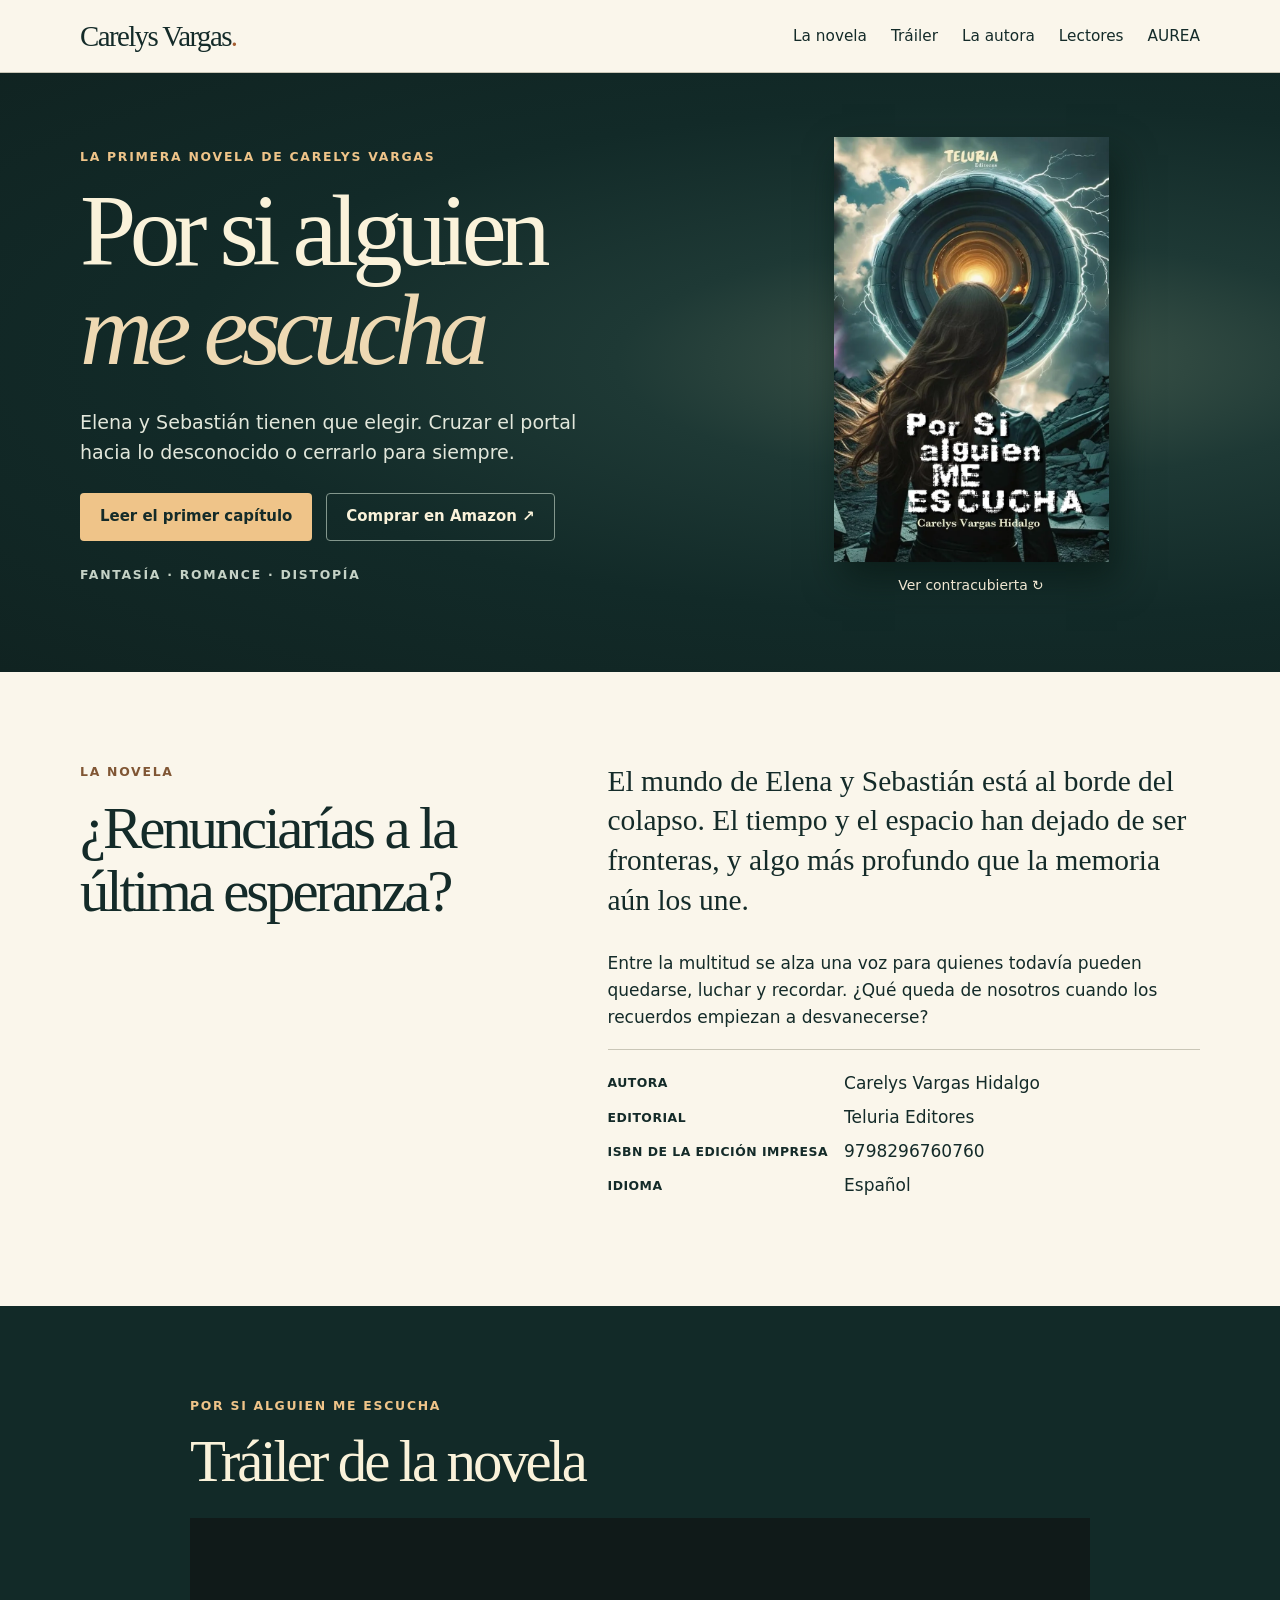
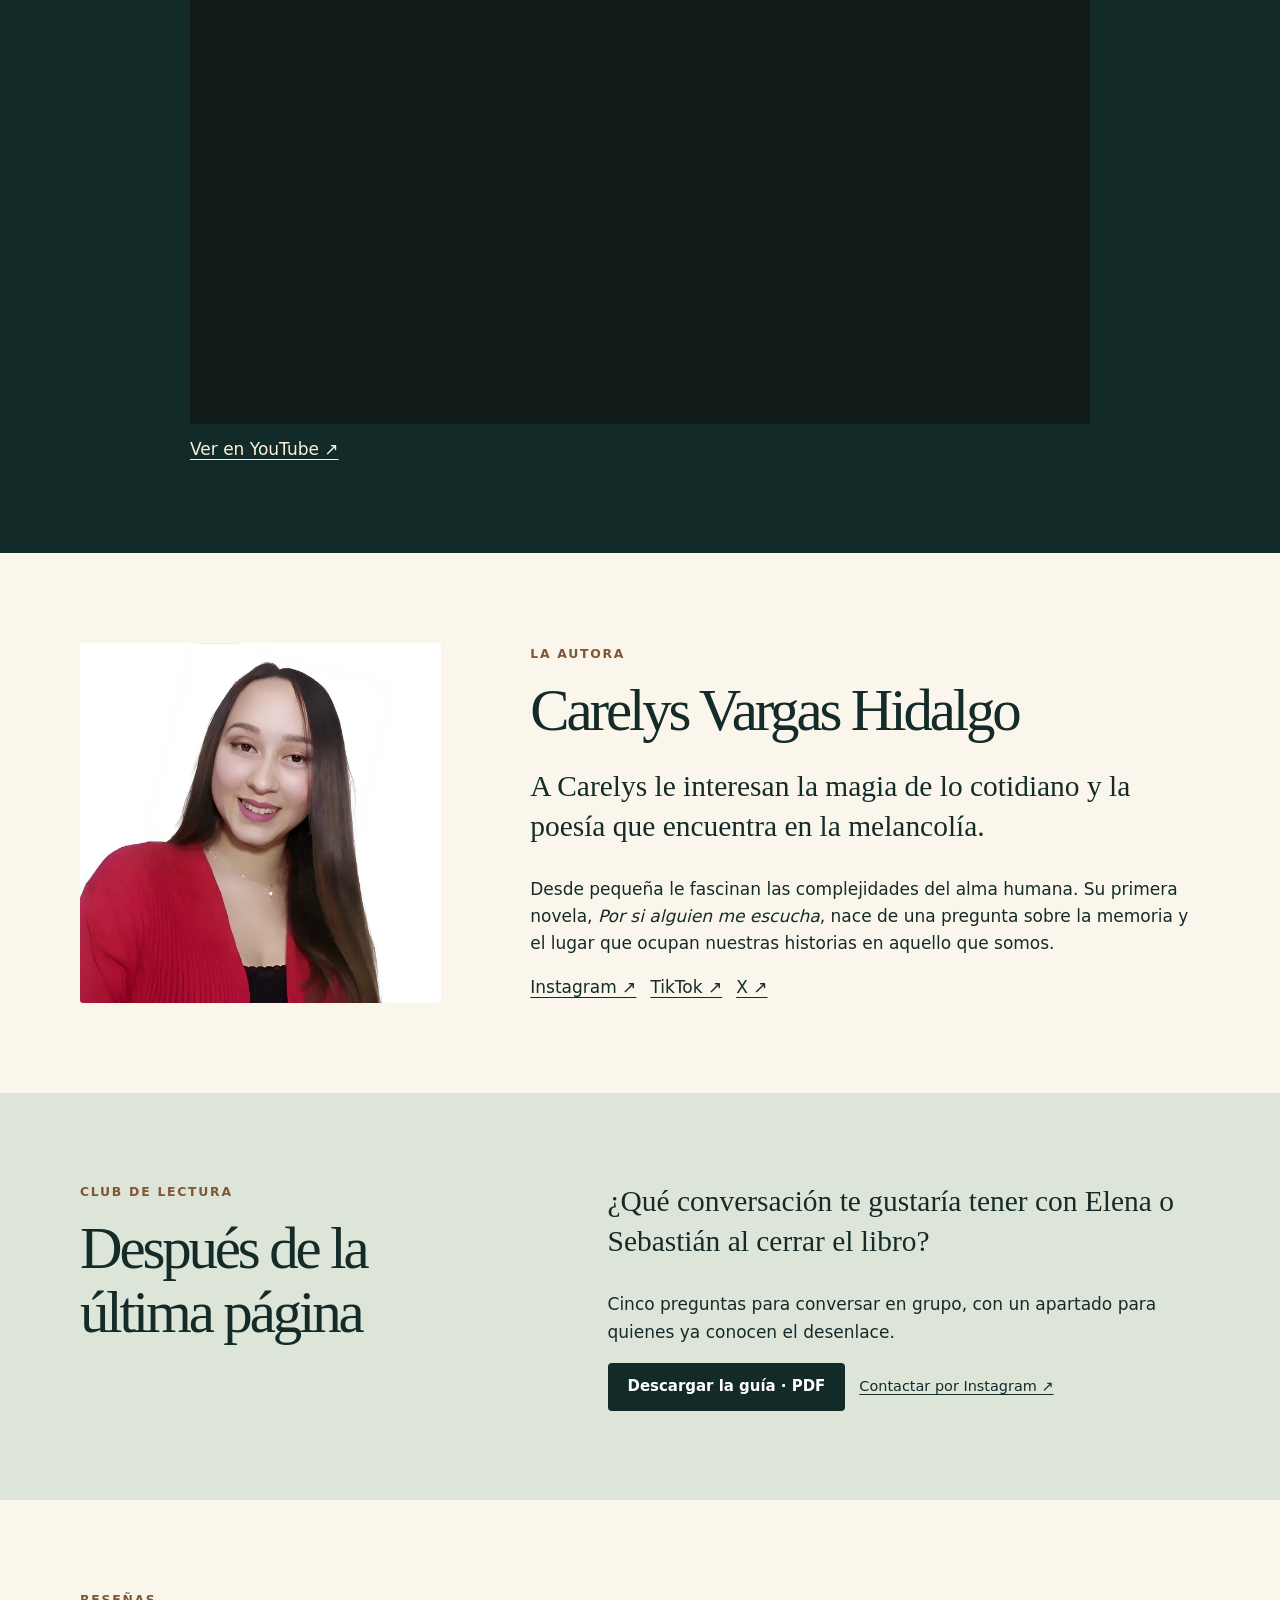
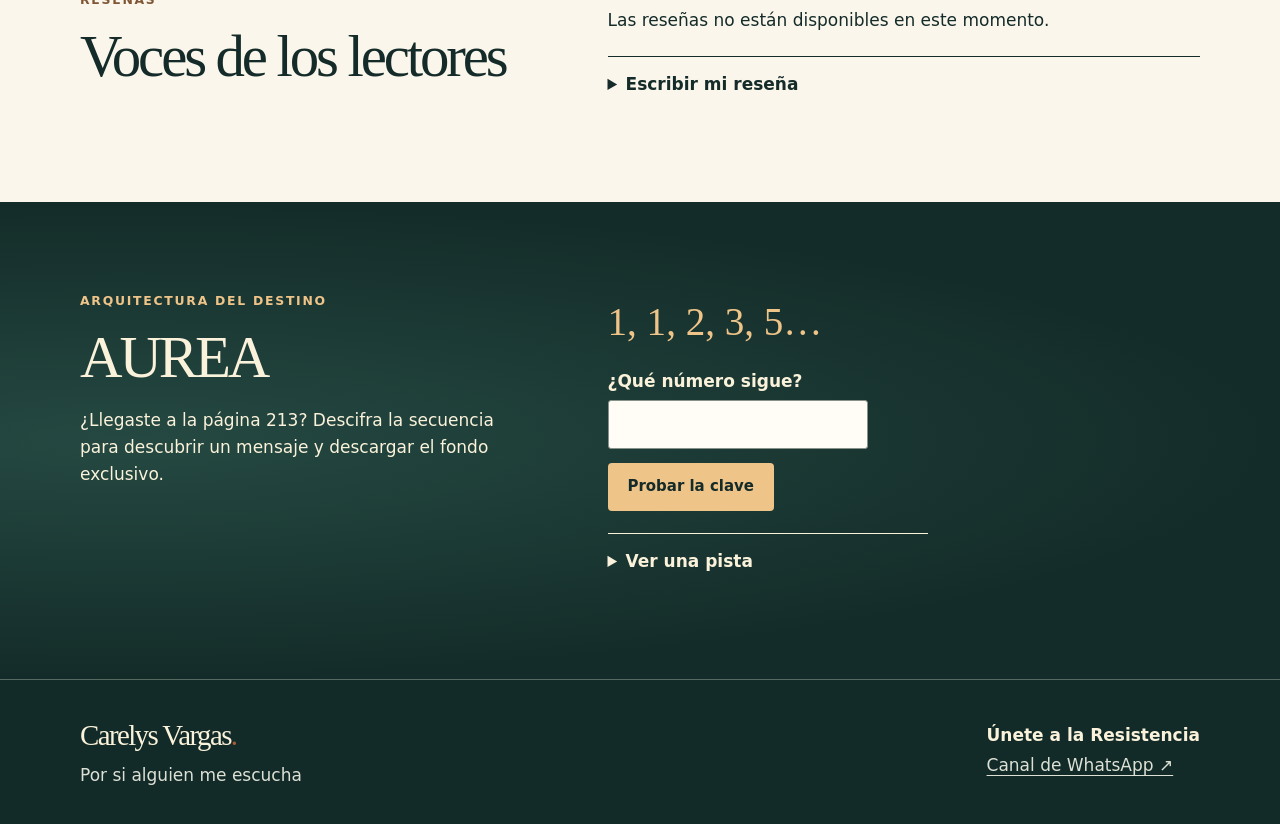
==== commit bdc2e9bc: "Rediseña el sitio de Carelys e incorpora ficha editorial y guía de lectura" ====
--- a/index.html
+++ b/index.html
@@ -1,827 +1,25 @@
-<!DOCTYPE html>
-<html lang="es" class="scroll-smooth">
+<!doctype html>
+<html lang="es">
 <head>
-    <meta charset="UTF-8">
-    <meta name="viewport" content="width=device-width, initial-scale=1.0">
-    <title>Por si alguien me escucha | Carelys Vargas</title>
-    <meta name="description" content="Una historia sobre la resistencia silenciosa, la ternura que sobrevive en el caos y la fuerza invisible que nos une. Novela de Carelys Vargas.">
-    
-    <!-- Meta Tags para Redes Sociales (WhatsApp, Telegram, Facebook) -->
-    <meta property="og:type" content="website">
-    <meta property="og:url" content="https://www.carelysvargas.com/">
-    <meta property="og:title" content="Por si alguien me escucha | Carelys Vargas">
-    <meta property="og:description" content="Una historia sobre la resistencia silenciosa, la ternura que sobrevive en el caos y la fuerza invisible que nos une.">
-    <meta property="og:image" content="https://m.media-amazon.com/images/I/71PEVO42jDL._SL1500_.jpg">
-
-    <!-- Meta Tags para Twitter -->
-    <meta property="twitter:card" content="summary_large_image">
-    <meta property="twitter:url" content="https://www.carelysvargas.com/">
-    <meta property="twitter:title" content="Por si alguien me escucha | Carelys Vargas">
-    <meta property="twitter:description" content="Una historia sobre la resistencia silenciosa, la ternura que sobrevive en el caos y la fuerza invisible que nos une.">
-    <meta property="twitter:image" content="https://m.media-amazon.com/images/I/71PEVO42jDL._SL1500_.jpg">
-
-    <!-- Fuentes Google: Playfair Display (Elegancia/Emoción) y Montserrat (Modernidad/Legibilidad) -->
-    <link rel="preconnect" href="https://fonts.googleapis.com">
-    <link rel="preconnect" href="https://fonts.gstatic.com" crossorigin>
-    <link href="https://fonts.googleapis.com/css2?family=Montserrat:wght@300;400;600;700&family=Playfair+Display:ital,wght@0,400;0,700;1,400&display=swap" rel="stylesheet">
-    <!-- Fuente Mono para elementos del sistema -->
-    <link href="https://fonts.googleapis.com/css2?family=Space+Mono&display=swap" rel="stylesheet">
-    
-    <!-- Iconos: FontAwesome -->
-    <link rel="stylesheet" href="https://cdnjs.cloudflare.com/ajax/libs/font-awesome/6.4.0/css/all.min.css">
-    
-    <link rel="stylesheet" href="./styles.css">
-
-    <style>
-        /* Estilos personalizados para efectos especiales */
-        body {
-            background-color: #05080f; /* Un tono más oscuro que el abismo para profundidad */
-            color: #e2e8f0;
-            overflow-x: hidden;
-        }
-
-        /* Efecto de brillo dorado en botones */
-        .btn-gold {
-            background: linear-gradient(45deg, #D4AF37, #B4941F);
-            position: relative;
-            z-index: 1;
-            overflow: hidden;
-            transition: all 0.3s ease;
-        }
-        
-        .btn-gold:hover {
-            transform: translateY(-2px);
-            box-shadow: 0 0 20px rgba(212, 175, 55, 0.4);
-        }
-
-        .btn-outline {
-            border: 1px solid rgba(255, 255, 255, 0.2);
-            backdrop-filter: blur(5px);
-            transition: all 0.3s ease;
-        }
-
-        .btn-outline:hover {
-            border-color: #00D4FF;
-            color: #00D4FF;
-            box-shadow: 0 0 15px rgba(0, 212, 255, 0.2);
-        }
-
-        /* Animación de entrada suave (Fade In) */
-        .reveal {
-            opacity: 0;
-            transform: translateY(30px);
-            transition: all 0.8s ease-out;
-        }
-        
-        .reveal.active {
-            opacity: 1;
-            transform: translateY(0);
-        }
-
-        /* Decoración de texto con gradiente */
-        .text-gradient {
-            background: linear-gradient(to right, #D4AF37, #F3C969);
-            -webkit-background-clip: text;
-            -webkit-text-fill-color: transparent;
-        }
-
-        /* Efecto de partículas/estrellas sutiles en el fondo */
-        .stars {
-            position: fixed;
-            top: 0; left: 0; width: 100%; height: 100%;
-            pointer-events: none;
-            background-image: 
-                radial-gradient(1px 1px at 20px 30px, #ffffff, rgba(0,0,0,0)),
-                radial-gradient(1px 1px at 40px 70px, #ffffff, rgba(0,0,0,0)),
-                radial-gradient(2px 2px at 50px 160px, #ffffff, rgba(0,0,0,0)),
-                radial-gradient(1px 1px at 90px 40px, #ffffff, rgba(0,0,0,0));
-            background-repeat: repeat;
-            background-size: 200px 200px;
-            opacity: 0.1;
-            z-index: -1;
-        }
-
-        /* Citas estilizadas */
-        .quote-card {
-            background: rgba(15, 23, 42, 0.6);
-            border-left: 3px solid #D4AF37;
-            backdrop-filter: blur(10px);
-        }
-
-        /* --- CLASES 3D FLIP --- */
-        .perspective-1000 {
-            perspective: 1000px;
-        }
-        
-        .transform-style-3d {
-            transform-style: preserve-3d;
-        }
-        
-        .backface-hidden {
-            backface-visibility: hidden;
-            -webkit-backface-visibility: hidden; /* Safari */
-        }
-        
-        .rotate-y-180 {
-            transform: rotateY(180deg);
-        }
-        
-        /* Contenedor del flipper */
-        .flip-card-inner {
-            position: relative;
-            width: 100%;
-            height: 100%;
-            text-align: center;
-            transition: transform 0.8s;
-            transform-style: preserve-3d;
-        }
-        
-        /* Activador del flip al hover */
-        .group:hover .flip-card-inner {
-            transform: rotateY(180deg);
-        }
-        
-        /* Clases para revelar texto en móvil */
-        .secret-revealed {
-            filter: blur(0) !important;
-            opacity: 1 !important;
-        }
-
-        /* Ocultar barra de desplazamiento para carrusel */
-        .hide-scrollbar::-webkit-scrollbar {
-            display: none;
-        }
-        .hide-scrollbar {
-            -ms-overflow-style: none;
-            scrollbar-width: none;
-        }
-        section[id] { scroll-margin-top: 5rem; }
-        .trailer-player { display: block; width: 100%; height: auto; aspect-ratio: 16 / 9; background: #05080f; border: 1px solid #76632e; border-radius: .75rem; }
-        :focus-visible { outline: 2px solid #f3c969 !important; outline-offset: 3px; }
-        @media (prefers-reduced-motion: reduce) {
-            html { scroll-behavior: auto !important; }
-            *, *::before, *::after { animation-duration: .01ms !important; transition-duration: .01ms !important; }
-        }
-    </style>
-</head>
-<body class="antialiased">
-
-    <!-- Fondo de estrellas sutil -->
-    <div class="stars"></div>
-
-    <!-- Navegación -->
-    <nav class="fixed w-full z-50 bg-abismo/90 backdrop-blur-md border-b border-white/5 transition-all duration-300" id="navbar">
-        <div class="max-w-7xl mx-auto px-4 sm:px-6 lg:px-8">
-            <div class="flex items-center justify-between h-20">
-                <div class="flex-shrink-0">
-                    <span class="font-serif text-xl md:text-2xl font-bold text-dorado tracking-wider">Carelys Vargas</span>
-                </div>
-                <div class="hidden lg:block">
-                    <div class="ml-10 flex items-baseline space-x-2">
-                        <a href="#sinopsis" class="hover:text-dorado transition-colors px-3 py-2 rounded-md text-sm font-medium">La Historia</a>
-                        <a href="#trailer" class="hover:text-dorado transition-colors px-3 py-2 rounded-md text-sm font-medium">Tráiler</a>
-                        <a href="#resenas" class="hover:text-dorado transition-colors px-3 py-2 rounded-md text-sm font-medium">Reseñas</a>
-                         <a href="#aurea" class="hover:text-dorado transition-colors px-3 py-2 rounded-md text-sm font-medium">AUREA</a>
-                        <a href="#autora" class="hover:text-dorado transition-colors px-3 py-2 rounded-md text-sm font-medium">Autora</a>
-                        <a href="https://a.co/d/2Zwznwr" target="_blank" class="bg-dorado/10 border border-dorado text-dorado hover:bg-dorado hover:text-abismo px-4 py-2 rounded-full text-sm font-bold transition-all">
-                            Comprar Libro
-                        </a>
-                    </div>
-                </div>
-                <!-- Menú móvil botón -->
-                <div class="-mr-2 flex lg:hidden">
-                    <button type="button" id="menu-toggle" aria-label="Menú de navegación" aria-controls="mobile-menu" aria-expanded="false" class="inline-flex items-center justify-center p-2 rounded-md text-gray-400 hover:text-white hover:bg-gray-700 focus:outline-none">
-                        <span aria-hidden="true" class="text-2xl">☰</span>
-                    </button>
-                </div>
-            </div>
-        </div>
-        <!-- Menú móvil -->
-        <div class="hidden lg:hidden bg-abismo border-b border-gray-800" id="mobile-menu">
-            <div class="px-2 pt-2 pb-3 space-y-1 sm:px-3">
-                <a href="#sinopsis" class="text-gray-300 hover:text-dorado block px-3 py-2 rounded-md text-base font-medium">La Historia</a>
-                <a href="#trailer" class="text-gray-300 hover:text-dorado block px-3 py-2 rounded-md text-base font-medium">Tráiler</a>
-                <a href="#resenas" class="text-gray-300 hover:text-dorado block px-3 py-2 rounded-md text-base font-medium">Reseñas</a>
-                 <a href="#aurea" class="text-gray-300 hover:text-dorado block px-3 py-2 rounded-md text-base font-medium">AUREA</a>
-                <a href="#autora" class="text-gray-300 hover:text-dorado block px-3 py-2 rounded-md text-base font-medium">Autora</a>
-                <a href="https://a.co/d/2Zwznwr" class="text-dorado font-bold block px-3 py-2">Comprar en Amazon</a>
-            </div>
-        </div>
-    </nav>
-
-    <!-- Hero Section -->
-    <header class="relative min-h-screen flex items-center justify-center overflow-hidden pt-20 pb-10">
-        <!-- Efecto de fondo abstracto tipo portal -->
-        <div class="absolute inset-0 z-0">
-            <div class="absolute top-1/2 left-1/2 transform -translate-x-1/2 -translate-y-1/2 w-[800px] h-[800px] bg-cian-electrico/10 rounded-full blur-[120px]"></div>
-            <div class="absolute top-0 right-0 w-full h-full bg-gradient-to-b from-transparent via-abismo/80 to-abismo"></div>
-        </div>
-
-        <div class="relative z-10 max-w-7xl mx-auto px-4 sm:px-6 lg:px-8 flex flex-col md:flex-row items-center gap-12">
-            
-            <!-- Texto Hero -->
-            <div class="flex-1 text-center md:text-left space-y-6 reveal active">
-                <div class="inline-block px-3 py-1 border border-cian-electrico/30 rounded-full bg-cian-electrico/5 mb-2">
-                    <span class="text-cian-electrico text-xs font-bold tracking-widest uppercase">Disponible ahora</span>
-                </div>
-                
-                <h1 class="font-serif text-5xl md:text-7xl font-bold leading-tight">
-                    Por si alguien <br>
-                    <span class="text-gradient italic">me escucha</span>
-                </h1>
-                
-                <p class="text-lg md:text-xl text-piedra max-w-lg mx-auto md:mx-0 leading-relaxed">
-                    Cruzar el portal hacia lo desconocido o cerrarlo para siempre. Una historia sobre la resistencia silenciosa y la ternura en medio del caos.
-                </p>
-                
-                <div class="flex flex-col sm:flex-row gap-4 justify-center md:justify-start pt-4">
-                    <a href="https://a.co/d/2Zwznwr" target="_blank" class="btn-gold text-abismo font-bold py-4 px-8 rounded text-center items-center justify-center flex gap-2">
-                        <i class="fab fa-amazon"></i> Comprar en Amazon
-                    </a>
-                    <a href="https://read.amazon.com/sample/B0FLF6CT9F?clientId=share" target="_blank" class="btn-outline text-white py-4 px-8 rounded text-center items-center justify-center flex gap-2">
-                        <i class="fas fa-book-open"></i> Leer primer capítulo
-                    </a>
-                </div>
-
-                <div class="pt-6 flex items-center justify-center md:justify-start gap-4 text-sm text-piedra">
-                    <span><i class="fas fa-star text-dorado"></i> Fantasía</span>
-                    <span>•</span>
-                    <span><i class="fas fa-heart text-dorado"></i> Romance</span>
-                    <span>•</span>
-                    <span><i class="fas fa-infinity text-dorado"></i> Distopía</span>
-                </div>
-            </div>
-
-            <!-- Imagen Portada (Efecto 3D Flip) -->
-            <div class="flex-1 relative flex justify-center reveal active" style="transition-delay: 0.2s;">
-                <!-- Contenedor del libro -->
-                <div class="relative w-[300px] h-[450px] group perspective-1000 cursor-pointer">
-                    <!-- Resplandor detrás del libro -->
-                    <div class="absolute -inset-4 bg-gradient-to-r from-dorado to-cian-electrico opacity-30 blur-xl group-hover:opacity-50 transition duration-500 rounded-lg"></div>
-                    
-                    <!-- Tarjeta Giratoria -->
-                    <div class="flip-card-inner shadow-2xl rounded-lg">
-                        <!-- Frente (Anverso) -->
-                        <div class="absolute inset-0 w-full h-full backface-hidden">
-                            <img src="https://m.media-amazon.com/images/I/71PEVO42jDL._SL1500_.jpg" alt="Portada Anverso" class="w-full h-full object-cover rounded-lg border border-white/10">
-                            <!-- Indicador sutil de giro -->
-                            <div class="absolute bottom-4 right-4 bg-black/60 backdrop-blur-sm p-2 rounded-full text-white/80 text-xs flex items-center gap-2 group-hover:opacity-0 transition-opacity">
-                                <i class="fas fa-sync-alt animate-spin-slow"></i>
-                            </div>
-                        </div>
-                        
-                        <!-- Reverso (Contraportada) -->
-                        <div class="absolute inset-0 w-full h-full backface-hidden rotate-y-180 bg-abismo rounded-lg border border-dorado/30 overflow-hidden">
-                            <img src="https://m.media-amazon.com/images/I/51RteIxuOZL.jpg" alt="Contraportada" class="w-full h-full object-cover">
-                            <!-- Overlay para mejorar lectura si la imagen es oscura/compleja -->
-                            <div class="absolute inset-0 bg-black/10 hover:bg-transparent transition-colors"></div>
-                        </div>
-                    </div>
-                </div>
-            </div>
-        </div>
-        
-        <!-- Flecha scroll -->
-        <div class="absolute bottom-4 left-1/2 transform -translate-x-1/2 animate-bounce text-piedra hidden md:block">
-            <i class="fas fa-chevron-down"></i>
-        </div>
-    </header>
-
-    <section id="trailer" aria-labelledby="titulo-trailer" class="bg-abismo py-16 px-4">
-        <div class="max-w-4xl mx-auto">
-            <h2 id="titulo-trailer" class="font-serif text-3xl md:text-4xl text-white mb-6">Tráiler de la novela</h2>
-            <iframe class="trailer-player" width="560" height="315" loading="lazy"
-                src="https://www.youtube.com/embed/ciTFFUCd5X0?si=LEnqJofQRlpAc7ni"
-                title="Tráiler de Por si alguien me escucha, de Carelys Vargas"
-                allow="accelerometer; autoplay; clipboard-write; encrypted-media; gyroscope; picture-in-picture; web-share"
-                referrerpolicy="strict-origin-when-cross-origin" allowfullscreen></iframe>
-            <a class="inline-block mt-4 text-dorado underline" href="https://www.youtube.com/watch?v=ciTFFUCd5X0" target="_blank" rel="noopener">Ver en YouTube</a>
-        </div>
-    </section>
-
-    <!-- SECCIÓN RESEÑAS (GANCHO PRINCIPAL) -->
-    <section id="resenas" class="py-16 bg-gradient-to-b from-abismo to-black relative border-b border-white/5">
-        <div class="absolute top-0 left-1/2 transform -translate-x-1/2 w-full h-[1px] bg-gradient-to-r from-transparent via-dorado/30 to-transparent"></div>
-        
-        <div class="max-w-[100vw] mx-auto relative z-10">
-            <div class="text-center mb-8 reveal px-4">
-                <div class="inline-block px-4 py-1 border border-dorado/30 rounded-full bg-dorado/5 mb-4 shadow-[0_0_15px_rgba(212,175,55,0.15)]">
-                    <span class="text-dorado text-xs font-bold tracking-widest uppercase flex items-center gap-2">
-                        <i class="fas fa-star"></i> Lo que dicen los lectores
-                    </span>
-                </div>
-            </div>
-
-            <!-- Contenedor del Loading -->
-            <div id="resenas-loader" class="flex flex-col items-center justify-center py-8">
-                <i class="fas fa-circle-notch fa-spin text-3xl text-dorado mb-4"></i>
-                <p class="text-cian-electrico font-mono text-xs tracking-widest uppercase animate-pulse">Sintonizando el abismo...</p>
-            </div>
-
-            <!-- Slider de Reseñas (Horizontal Scroll) -->
-            <div id="resenas-container" class="flex overflow-x-auto gap-6 px-6 md:px-12 pb-12 pt-4 snap-x snap-mandatory hide-scrollbar hidden reveal">
-                <!-- Las reseñas se inyectarán aquí -->
-            </div>
-
-            <!-- Error de conexión -->
-            <div id="resenas-error" class="hidden text-center py-8 px-4">
-                <p class="text-red-400 font-mono text-sm border border-red-500/30 bg-red-500/10 inline-block px-6 py-3 rounded-lg">
-                    > ERROR 404: Conexión interrumpida.
-                </p>
-            </div>
-
-            <!-- Botón CTA para mostrar formulario -->
-            <div class="text-center reveal px-4 mt-2" id="btn-mostrar-form-container">
-                <button onclick="toggleReviewForm()" class="inline-flex items-center gap-3 bg-white/5 border border-white/10 text-white py-3 px-8 rounded-full text-sm uppercase tracking-widest font-bold transition-all hover:scale-105 hover:bg-dorado/10 hover:border-dorado/30 hover:text-dorado shadow-lg">
-                    <i class="fas fa-pen-nib"></i> Escribir mi reseña
-                </button>
-            </div>
-
-            <!-- Formulario Integrado -->
-            <div id="formulario-resena-container" class="mt-8 max-w-2xl mx-auto bg-black/80 border border-dorado/30 p-8 rounded-2xl backdrop-blur-xl hidden transform transition-all duration-500 opacity-0 translate-y-4 relative z-20 mx-4 md:mx-auto">
-                <div class="flex justify-between items-center mb-6">
-                    <h3 class="text-2xl font-serif text-dorado">Deja tu huella</h3>
-                    <button type="button" onclick="toggleReviewForm()" class="text-gray-400 hover:text-white transition-colors">
-                        <i class="fas fa-times text-xl"></i>
-                    </button>
-                </div>
-                
-                <form id="form-nueva-resena" onsubmit="enviarResena(event)" class="space-y-6">
-                    <div>
-                        <label class="block text-piedra text-sm uppercase tracking-wider mb-2 font-bold">Tu Nombre</label>
-                        <input type="text" id="resena-nombre" required class="w-full bg-white/5 border border-white/10 text-white px-4 py-3 rounded focus:outline-none focus:border-dorado transition-colors" placeholder="¿Cómo te llamas?">
-                    </div>
-                    
-                    <div>
-                        <label class="block text-piedra text-sm uppercase tracking-wider mb-2 font-bold">Valoración</label>
-                        <div class="flex gap-2" id="star-selector">
-                            <i class="fas fa-star text-3xl cursor-pointer text-dorado/30 hover:text-dorado hover:scale-110 transition-all" data-value="1" onclick="seleccionarEstrellas(1)"></i>
-                            <i class="fas fa-star text-3xl cursor-pointer text-dorado/30 hover:text-dorado hover:scale-110 transition-all" data-value="2" onclick="seleccionarEstrellas(2)"></i>
-                            <i class="fas fa-star text-3xl cursor-pointer text-dorado/30 hover:text-dorado hover:scale-110 transition-all" data-value="3" onclick="seleccionarEstrellas(3)"></i>
-                            <i class="fas fa-star text-3xl cursor-pointer text-dorado/30 hover:text-dorado hover:scale-110 transition-all" data-value="4" onclick="seleccionarEstrellas(4)"></i>
-                            <i class="fas fa-star text-3xl cursor-pointer text-dorado/30 hover:text-dorado hover:scale-110 transition-all" data-value="5" onclick="seleccionarEstrellas(5)"></i>
-                        </div>
-                        <input type="hidden" id="resena-valoracion" value="0" required>
-                        <p id="error-estrellas" class="text-red-400 text-xs mt-1 hidden">Por favor, ilumina al menos una estrella.</p>
-                    </div>
-
-                    <div>
-                        <label class="block text-piedra text-sm uppercase tracking-wider mb-2 font-bold">Tu Opinión</label>
-                        <textarea id="resena-opinion" required rows="4" class="w-full bg-white/5 border border-white/10 text-white px-4 py-3 rounded focus:outline-none focus:border-dorado transition-colors resize-none" placeholder="¿Qué sentiste al leer la historia?"></textarea>
-                    </div>
-
-                    <button type="submit" id="btn-enviar-resena" class="w-full bg-dorado hover:bg-yellow-600 text-black font-bold py-3 px-6 rounded transition-all hover:shadow-[0_0_15px_rgba(212,175,55,0.5)] uppercase tracking-wider flex justify-center items-center gap-2">
-                        <span>Enviar al Abismo</span> <i class="fas fa-paper-plane"></i>
-                    </button>
-                    
-                    <div id="mensaje-exito" class="hidden text-center p-4 bg-emerald-500/20 border border-emerald-500/50 text-emerald-400 rounded-lg text-sm font-medium">
-                        ¡Mensaje recibido! Tu reseña aparecerá cuando Carelys la sintonice.
-                    </div>
-                </form>
-            </div>
-        </div>
-    </section>
-
-    <!-- Sinopsis -->
-    <section id="sinopsis" class="py-24 bg-abismo relative">
-        <div class="max-w-4xl mx-auto px-4 sm:px-6 lg:px-8 text-center reveal">
-            <i class="fas fa-quote-left text-4xl text-dorado/30 mb-6"></i>
-            <h2 class="font-serif text-3xl md:text-4xl font-bold mb-8 text-white">¿Renunciarías a la última esperanza?</h2>
-            
-            <div class="prose prose-lg prose-invert mx-auto text-piedra leading-loose">
-                <p class="mb-6">
-                    En un mundo al borde del colapso, donde el tiempo y el espacio ya no son fronteras, <strong class="text-white">Elena y Sebastián</strong>, dos almas conectadas por algo más profundo que la memoria, enfrentan una elección imposible.
-                </p>
-                <p class="mb-6 font-medium text-white">
-                    "Una voz emerge entre la multitud —una que quizá no reconozcas, pero que te reconoce a ti— para invitarte a quedarte, a luchar, y a recordar."
-                </p>
-                <p>
-                    Esta no es solo una historia sobre el fin del mundo. Es una historia sobre lo que viene después. Sobre la fuerza invisible que une a quienes aún creen en algo más grande que ellos mismos. Porque aún es posible cambiar el destino… <span class="text-dorado italic">por si alguien, todavía, está escuchando.</span>
-                </p>
-            </div>
-        </div>
-    </section>
-
-    <!-- SECCIÓN AUREA: El Acertijo -->
-    <section id="aurea" class="py-24 bg-black relative border-t border-dorado/20 overflow-hidden">
-        <!-- Elementos decorativos de fondo (Espiral Áurea abstracta) -->
-        <div class="absolute top-1/2 left-1/2 transform -translate-x-1/2 -translate-y-1/2 w-[800px] h-[800px] opacity-5 pointer-events-none">
-             <div class="absolute inset-0 border border-dorado rounded-full animate-[spin_60s_linear_infinite]"></div>
-             <div class="absolute inset-[10%] border border-dorado rounded-full animate-[spin_50s_linear_infinite_reverse]"></div>
-             <div class="absolute inset-[25%] border border-dorado rounded-full animate-[spin_40s_linear_infinite]"></div>
-             <div class="absolute inset-[45%] border border-dorado rounded-full animate-[spin_30s_linear_infinite_reverse]"></div>
-        </div>
-
-        <div class="max-w-2xl mx-auto px-4 relative z-10 text-center reveal">
-            <div class="mb-6 inline-block">
-                <!-- Logo Aurea abstracto -->
-                <div class="w-16 h-16 border-2 border-dorado rounded-full flex items-center justify-center mx-auto mb-4 relative">
-                    <span class="font-serif text-2xl text-dorado font-bold">A</span>
-                    <div class="absolute top-0 right-0 w-3 h-3 bg-cian-electrico rounded-full animate-pulse"></div>
-                </div>
-                <h2 class="font-serif text-3xl font-bold text-white tracking-[0.2em] uppercase">AUREA</h2>
-                <p class="text-xs text-dorado mt-1 tracking-widest uppercase">Arquitectura del Destino</p>
-            </div>
-
-            <div class="bg-abismo/80 border border-dorado/30 p-8 rounded-lg backdrop-blur-md shadow-[0_0_30px_rgba(212,175,55,0.1)]">
-                <p class="text-gray-300 font-mono mb-6 text-sm md:text-base">
-                    "El orden nace del caos. La secuencia perfecta guía nuestra evolución.<br>
-                    <span class="text-dorado">1, 1, 2, 3, 5...</span><br>
-                    ¿Qué sigue para completar el diseño?"
-                </p>
-
-                <div class="flex flex-col sm:flex-row gap-4 justify-center items-center">
-                    <!-- Text-base added for iOS zoom prevention -->
-                    <input type="text" id="aurea-input" placeholder="Introduce la clave..." class="bg-black/50 border border-gray-600 text-dorado text-center px-4 py-2 rounded focus:outline-none focus:border-dorado transition-colors w-full sm:w-48 font-mono placeholder-gray-700 text-base">
-                    <button onclick="checkAurea()" class="bg-dorado hover:bg-yellow-600 text-black font-bold py-2 px-6 rounded transition-all hover:shadow-[0_0_15px_rgba(212,175,55,0.5)] uppercase text-sm tracking-wider">
-                        Acceder
-                    </button>
-                </div>
-
-                <div id="aurea-message" class="mt-8 hidden flex flex-col items-center animate-pulse">
-                    <p class="text-cian-electrico font-mono text-sm border-l-2 border-cian-electrico pl-4 text-left mb-6 w-full">
-                        > ACCESO CONCEDIDO<br>
-                        "La proporción divina está en todos nosotros, Elena. No lo olvides."
-                    </p>
-                    
-                    <!-- Imagen de la secuencia de Fibonacci -->
-                    <div class="relative group mb-6 w-full max-w-xs">
-                        <div class="absolute -inset-1 bg-dorado/20 rounded-lg blur opacity-75"></div>
-                        <img src="https://upload.wikimedia.org/wikipedia/commons/thumb/9/93/Fibonacci_spiral_34.svg/512px-Fibonacci_spiral_34.svg.png" 
-                             alt="Secuencia de Fibonacci" 
-                             class="relative w-full rounded border border-dorado/50 shadow-2xl p-2 bg-black/50 filter sepia brightness-90 contrast-125">
-                    </div>
-
-                    <!-- Botón de Descarga (RECOMPENSA) -->
-                    <a href="https://drive.google.com/uc?id=1susKpdOCmfRqfJvsWZ5yjWpWZIyEMnKj&export=download" class="inline-flex items-center gap-2 bg-transparent border border-cian-electrico text-cian-electrico hover:bg-cian-electrico/10 font-mono text-xs md:text-sm py-3 px-6 rounded transition-all duration-300 shadow-[0_0_10px_rgba(0,212,255,0.2)]">
-                        <i class="fas fa-download"></i> DESCARGAR FONDO EXCLUSIVO
-                    </a>
-                </div>
-
-                <div id="aurea-error" class="mt-6 hidden">
-                    <p class="text-red-500 font-mono text-xs">
-                        > ERROR DE SECUENCIA. EL CAOS PERSISTE. <br> (Pista: Suma los dos anteriores)
-                    </p>
-                </div>
-            </div>
-        </div>
-    </section>
-
-    <!-- Sección CTA WhatsApp (Comunidad) -->
-    <section class="py-20 relative overflow-hidden">
-        <!-- Fondo degradado especial -->
-        <div class="absolute inset-0 bg-gradient-to-r from-emerald-900/40 to-abismo z-0"></div>
-        
-        <div class="max-w-5xl mx-auto px-4 relative z-10 flex flex-col md:flex-row items-center justify-between bg-white/5 p-10 rounded-2xl border border-white/10 backdrop-blur-sm reveal">
-            <div class="mb-6 md:mb-0 md:pr-8">
-                <h3 class="font-serif text-2xl md:text-3xl font-bold text-white mb-2">Únete a la Resistencia</h3>
-                <p class="text-piedra mb-4">Recibe actualizaciones, secretos del libro y contenido exclusivo directamente de Carelys.</p>
-                <div class="flex items-center text-sm text-emerald-400">
-                    <i class="fas fa-circle text-[8px] mr-2 animate-pulse"></i> Canal Oficial Activo
-                </div>
-            </div>
-            <a href="https://www.whatsapp.com/channel/0029VavbXfGBvvsgvoYQeC1s" target="_blank" class="bg-[#25D366] hover:bg-[#128C7E] text-white font-bold py-3 px-8 rounded-full transition-all shadow-lg hover:shadow-emerald-500/30 flex items-center gap-2 transform hover:scale-105">
-                <i class="fab fa-whatsapp text-2xl"></i> Unirme al Canal
-            </a>
-        </div>
-    </section>
-
-    <!-- Sobre la Autora -->
-    <section id="autora" class="py-24 bg-abismo">
-        <div class="max-w-6xl mx-auto px-4 sm:px-6 lg:px-8">
-            <div class="bg-gray-900/50 rounded-3xl overflow-hidden border border-white/5 shadow-2xl reveal">
-                <div class="flex flex-col md:flex-row">
-                    <!-- Foto Autora -->
-                    <div class="md:w-1/3 relative h-96 md:h-auto overflow-hidden group">
-                        <img src="https://i.imgur.com/YHH8114l.jpg" alt="Carelys Vargas" class="absolute inset-0 w-full h-full object-cover object-top transition-transform duration-700 group-hover:scale-110">
-                        <div class="absolute inset-0 bg-gradient-to-t from-gray-900 to-transparent md:bg-gradient-to-r opacity-80 group-hover:opacity-60 transition-opacity"></div>
-                    </div>
-                    
-                    <!-- Bio Autora -->
-                    <div class="md:w-2/3 p-8 md:p-12 flex flex-col justify-center">
-                        <h2 class="font-serif text-3xl font-bold text-dorado mb-4">Carelys Vargas</h2>
-                        <h3 class="text-cian-electrico text-sm uppercase tracking-wider mb-6">Contadora de historias & Soñadora</h3>
-                        
-                        <p class="text-gray-300 mb-4 leading-relaxed">
-                            Desde pequeña, se sintió fascinada por las complejidades del alma humana. Carelys encuentra la magia en lo cotidiano y la poesía en la melancolía.
-                        </p>
-                        <p class="text-gray-400 mb-8 text-sm">
-                            "Por si alguien me escucha" es su novela debut, un proyecto nacido de la reflexión sobre cómo nuestras historias personales nos definen y qué queda de nosotros cuando los recuerdos se desvanecen.
-                        </p>
-                        
-                        <!-- Redes Sociales -->
-                        <div class="flex space-x-6">
-                            <a href="https://www.instagram.com/carelysvargas/" target="_blank" class="text-gray-400 hover:text-[#E1306C] transition-colors text-2xl"><i class="fab fa-instagram"></i></a>
-                            <a href="https://www.tiktok.com/@porsialguienmeesc?_r=1&_t=ZM-92bqsl68ETD" target="_blank" class="text-gray-400 hover:text-white transition-colors text-2xl"><i class="fab fa-tiktok"></i></a>
-                            <a href="https://x.com/carelysvargas" target="_blank" class="text-gray-400 hover:text-white transition-colors text-2xl"><i class="fa-brands fa-x-twitter"></i></a>
-                        </div>
-                    </div>
-                </div>
-            </div>
-        </div>
-    </section>
-
-    <!-- Footer -->
-    <footer class="bg-black py-12 border-t border-white/5">
-        <div class="max-w-7xl mx-auto px-4 text-center">
-            <h4 class="font-serif text-2xl text-white mb-6">Por si alguien me escucha</h4>
-            <div class="flex justify-center space-x-8 mb-8">
-                <a href="https://a.co/d/2Zwznwr" class="text-gray-400 hover:text-dorado text-sm uppercase tracking-widest">Comprar</a>
-                <a href="https://read.amazon.com/sample/B0FLF6CT9F?clientId=share" class="text-gray-400 hover:text-dorado text-sm uppercase tracking-widest">Leer Muestra</a>
-                <a href="https://www.whatsapp.com/channel/0029VavbXfGBvvsgvoYQeC1s" class="text-gray-400 hover:text-dorado text-sm uppercase tracking-widest">Contacto</a>
-            </div>
-            <p class="text-gray-600 text-sm">
-                &copy; 2024 Carelys Vargas. Todos los derechos reservados. <br>
-                Diseño web inspirado en el abismo y la esperanza.
-            </p>
-        </div>
-    </footer>
-
-    <!-- Script para animaciones y lógica -->
-    <script>
-        document.addEventListener('DOMContentLoaded', () => {
-            const menuToggle = document.getElementById('menu-toggle');
-            const menu = document.getElementById('mobile-menu');
-            function setMenuOpen(open) {
-                menu.classList.toggle('hidden', !open);
-                menuToggle.setAttribute('aria-expanded', String(open));
-            }
-            menuToggle.addEventListener('click', () => setMenuOpen(menu.classList.contains('hidden')));
-            menu.addEventListener('click', event => {
-                if (event.target.closest('a')) setMenuOpen(false);
-            });
-            document.addEventListener('keydown', event => {
-                if (event.key === 'Escape' && !menu.classList.contains('hidden')) {
-                    setMenuOpen(false);
-                    menuToggle.focus();
-                }
-            });
-            // Scroll Reveal Animation
-            const reveals = document.querySelectorAll('.reveal');
-
-            const revealOnScroll = () => {
-                const windowHeight = window.innerHeight;
-                const elementVisible = 150;
-
-                reveals.forEach((reveal) => {
-                    const elementTop = reveal.getBoundingClientRect().top;
-                    if (elementTop < windowHeight - elementVisible) {
-                        reveal.classList.add('active');
-                    }
-                });
-            };
-
-            window.addEventListener('scroll', revealOnScroll);
-            // Trigger once on load
-            revealOnScroll();
-        });
-
-        // Toggle Secret for Page 213 (Mobile)
-        function toggleSecret(element) {
-            const secretText = element.querySelector('.secret-text');
-            secretText.classList.toggle('secret-revealed');
-        }
-
-        // AUREA Puzzle Logic
-        function checkAurea() {
-            const input = document.getElementById('aurea-input').value.trim().toLowerCase();
-            const message = document.getElementById('aurea-message');
-            const error = document.getElementById('aurea-error');
-            
-            // Fibonacci Sequence: 1, 1, 2, 3, 5, [8], 13...
-            if (input === '8' || input === 'ocho' || input === 'eight') {
-                message.classList.remove('hidden');
-                error.classList.add('hidden');
-            } else {
-                message.classList.add('hidden');
-                error.classList.remove('hidden');
-            }
-        }
-
-        // LÓGICA DE FORMULARIO DE RESEÑAS
-        let estrellasSeleccionadas = 0;
-
-        function toggleReviewForm() {
-            const formContainer = document.getElementById('formulario-resena-container');
-            const btnContainer = document.getElementById('btn-mostrar-form-container');
-            
-            if (formContainer.classList.contains('hidden')) {
-                formContainer.classList.remove('hidden');
-                btnContainer.classList.add('hidden');
-                // Retraso para la animación CSS
-                setTimeout(() => {
-                    formContainer.classList.remove('opacity-0', 'translate-y-4');
-                    formContainer.classList.add('opacity-100', 'translate-y-0');
-                }, 10);
-            } else {
-                formContainer.classList.add('opacity-0', 'translate-y-4');
-                formContainer.classList.remove('opacity-100', 'translate-y-0');
-                setTimeout(() => {
-                    formContainer.classList.add('hidden');
-                    btnContainer.classList.remove('hidden');
-                }, 500); 
-            }
-        }
-
-        function seleccionarEstrellas(valor) {
-            estrellasSeleccionadas = valor;
-            document.getElementById('resena-valoracion').value = valor;
-            document.getElementById('error-estrellas').classList.add('hidden');
-            
-            const stars = document.querySelectorAll('#star-selector i');
-            stars.forEach((star, index) => {
-                if (index < valor) {
-                    star.classList.remove('text-dorado/30');
-                    star.classList.add('text-dorado');
-                } else {
-                    star.classList.add('text-dorado/30');
-                    star.classList.remove('text-dorado');
-                }
-            });
-        }
-
-        async function enviarResena(event) {
-            event.preventDefault(); // Evita que la página recargue
-            
-            if (estrellasSeleccionadas === 0) {
-                document.getElementById('error-estrellas').classList.remove('hidden');
-                return;
-            }
-
-            const nombre = document.getElementById('resena-nombre').value.trim();
-            const opinion = document.getElementById('resena-opinion').value.trim();
-            const btnSubmit = document.getElementById('btn-enviar-resena');
-            const mensajeExito = document.getElementById('mensaje-exito');
-            
-            // Estado de carga visual
-            const originalBtnHtml = btnSubmit.innerHTML;
-            btnSubmit.innerHTML = '<i class="fas fa-circle-notch fa-spin"></i> Viajando por el portal...';
-            btnSubmit.disabled = true;
-
-            try {
-                // Petición POST a tu Apps Script existente
-                const response = await fetch('https://script.google.com/macros/s/AKfycbzUMsQTqgP8jq6aIp1EHtHX1n7IKTX-e1_n2W5wI921eRvdVmxbP-l1C7RV1aZvkZXHyw/exec', {
-                    method: 'POST',
-                    body: JSON.stringify({
-                        nombre: nombre,
-                        valoracion: estrellasSeleccionadas,
-                        opinion: opinion
-                    }),
-                    headers: {
-                        'Content-Type': 'text/plain;charset=utf-8',
-                    }
-                });
-
-                if (!response.ok) throw new Error("No se pudo guardar la reseña");
-
-                // Éxito
-                mensajeExito.classList.remove('hidden');
-                document.getElementById('form-nueva-resena').reset();
-                seleccionarEstrellas(0);
-                btnSubmit.innerHTML = originalBtnHtml;
-                
-                // Ocultar form tras 4 segundos
-                setTimeout(() => {
-                    toggleReviewForm();
-                    mensajeExito.classList.add('hidden');
-                    btnSubmit.disabled = false;
-                }, 4000);
-
-            } catch (error) {
-                console.error("Error:", error);
-                alert("Hubo un fallo en la conexión. El abismo está inestable.");
-                btnSubmit.innerHTML = originalBtnHtml;
-                btnSubmit.disabled = false;
-            }
-        }
-
-        // LÓGICA DE RESEÑAS (Google Sheets Backend - Carga de datos)
-        document.addEventListener('DOMContentLoaded', () => {
-            // URL DE TU WEB APP DE GOOGLE APPS SCRIPT
-            const SCRIPT_URL = 'https://script.google.com/macros/s/AKfycbzUMsQTqgP8jq6aIp1EHtHX1n7IKTX-e1_n2W5wI921eRvdVmxbP-l1C7RV1aZvkZXHyw/exec'; 
-            
-            const container = document.getElementById('resenas-container');
-            const loader = document.getElementById('resenas-loader');
-            const errorDiv = document.getElementById('resenas-error');
-
-            // Función para generar las estrellas HTML de forma segura
-            const generateStars = (rating) => {
-                const maxStars = 5;
-                let starsHTML = '';
-                // Aseguramos que el rating sea un número entre 0 y 5
-                const validRating = Math.max(0, Math.min(5, parseInt(rating) || 5));
-                
-                for (let i = 1; i <= maxStars; i++) {
-                    if (i <= validRating) {
-                        starsHTML += '<i class="fas fa-star text-dorado text-sm"></i>';
-                    } else {
-                        starsHTML += '<i class="far fa-star text-dorado/30 text-sm"></i>';
-                    }
-                }
-                return starsHTML;
-            };
-
-            // Función para crear la tarjeta de reseña (Evitando XSS)
-            const createReviewCard = (review) => {
-                const card = document.createElement('div');
-                card.className = 'flex-none w-[85vw] sm:w-[350px] snap-center bg-black/60 border border-dorado/20 p-8 rounded-2xl backdrop-blur-md hover:-translate-y-2 transition-all duration-300 hover:shadow-[0_10px_30px_rgba(212,175,55,0.15)] hover:border-dorado/50 group flex flex-col relative';
-                
-                // Comillas decorativas
-                const quoteIcon = document.createElement('i');
-                quoteIcon.className = 'fas fa-quote-right absolute top-6 right-6 text-4xl text-dorado/5 group-hover:text-dorado/20 transition-colors';
-                card.appendChild(quoteIcon);
-
-                // Estrellas
-                const starsDiv = document.createElement('div');
-                starsDiv.className = 'flex gap-1 mb-6';
-                starsDiv.innerHTML = generateStars(review.valoracion);
-                card.appendChild(starsDiv);
-
-                // Opinión (Usamos textContent por seguridad XSS)
-                const opinionText = document.createElement('p');
-                opinionText.className = 'text-gray-200 italic mb-8 flex-grow leading-relaxed font-serif text-lg';
-                opinionText.textContent = `"${review.opinion}"`;
-                card.appendChild(opinionText);
-
-                // Footer de la tarjeta
-                const footer = document.createElement('div');
-                footer.className = 'flex items-center gap-4 mt-auto border-t border-white/5 pt-4';
-                
-                const avatar = document.createElement('div');
-                avatar.className = 'w-10 h-10 rounded-full bg-gradient-to-br from-dorado/50 to-cian-electrico/50 flex items-center justify-center text-white font-bold font-serif';
-                // Primera letra del nombre
-                avatar.textContent = review.nombre ? review.nombre.charAt(0).toUpperCase() : 'A';
-                
-                const metaDiv = document.createElement('div');
-                const name = document.createElement('h4');
-                name.className = 'text-white font-bold text-sm tracking-wide';
-                name.textContent = review.nombre || 'Lector Anónimo';
-                
-                const date = document.createElement('p');
-                date.className = 'text-cian-electrico/70 text-xs font-mono';
-                // Formateo de fecha básico
-                date.textContent = review.fecha ? new Date(review.fecha).toLocaleDateString('es-ES', { month: 'short', year: 'numeric' }) : 'Recientemente';
-
-                metaDiv.appendChild(name);
-                metaDiv.appendChild(date);
-                footer.appendChild(avatar);
-                footer.appendChild(metaDiv);
-                card.appendChild(footer);
-
-                return card;
-            };
-
-            // Función principal para cargar datos
-            const fetchReviews = async () => {
-                try {
-                    // Datos de prueba (MOCK) para visualizar el diseño mientras configuras el script
-                    const mockData = [
-                        { nombre: 'Sofía L.', opinion: 'Una historia que me atrapó desde la primera página. El concepto del portal es fascinante y la relación entre Elena y Sebastián es hermosa.', valoracion: 5, fecha: '2023-10-15' },
-                        { nombre: 'Marcos T.', opinion: 'Increíble cómo mezcla la distopía con sentimientos tan reales. Me hizo llorar y pensar en las conexiones que tenemos con los demás.', valoracion: 5, fecha: '2023-11-02' },
-                        { nombre: 'Valeria M.', opinion: 'Un libro muy original. La ambientación es oscura pero siempre hay un hilo de esperanza. Esperando la segunda parte.', valoracion: 4, fecha: '2023-12-10' }
-                    ];
-
-                    let data = [];
-
-                    if (SCRIPT_URL === 'TU_URL_DE_APPS_SCRIPT_AQUI') {
-                        // Usar datos de prueba temporalmente
-                        console.warn('Usando datos de prueba. Configura SCRIPT_URL con tu despliegue.');
-                        data = mockData;
-                        // Simulamos retraso de red
-                        await new Promise(resolve => setTimeout(resolve, 1500));
-                    } else {
-                        // Llamada real a la API
-                        const response = await fetch(SCRIPT_URL);
-                        if (!response.ok) throw new Error('Network response was not ok');
-                        data = await response.json();
-                    }
-
-                    // Ocultar loader
-                    loader.classList.add('hidden');
-                    container.classList.remove('hidden');
-
-                    if (data.length === 0) {
-                        container.innerHTML = '<p class="text-piedra text-center col-span-full">Aún no hay ecos registrados. Sé el primero en dejar uno.</p>';
-                        return;
-                    }
-
-                    // Renderizar tarjetas
-                    data.forEach(review => {
-                        container.appendChild(createReviewCard(review));
-                    });
-
-                } catch (error) {
-                    console.error('Error fetching reviews:', error);
-                    loader.classList.add('hidden');
-                    errorDiv.classList.remove('hidden');
-                }
-            };
-
-            // Ejecutar si la sección está en el documento
-            if (container) {
-                fetchReviews();
-            }
-        });
-    </script>
-</body>
-</html>
+<meta charset="utf-8"><meta name="viewport" content="width=device-width,initial-scale=1">
+<title>Por si alguien me escucha · Carelys Vargas</title>
+<meta name="description" content="Descubre la primera novela de Carelys Vargas Hidalgo. Lee la muestra, mira el tráiler y explora el mundo de Elena y Sebastián.">
+<link rel="canonical" href="https://carelysvargas.com/">
+<meta property="og:type" content="website"><meta property="og:url" content="https://carelysvargas.com/">
+<meta property="og:title" content="Por si alguien me escucha · Carelys Vargas"><meta property="og:description" content="Elena y Sebastián frente al portal. Descubre la primera novela de Carelys Vargas Hidalgo.">
+<meta property="og:image" content="https://carelysvargas.com/media/novela-social.jpg"><meta property="og:image:width" content="1200"><meta property="og:image:height" content="630"><meta property="og:image:alt" content="Portada de Por si alguien me escucha, de Carelys Vargas Hidalgo"><meta name="twitter:card" content="summary_large_image">
+<link rel="stylesheet" href="editorial.css"><script defer src="lectura.js"></script>
+<script type="application/ld+json">{"@context":"https://schema.org","@type":"Book","name":"Por si alguien me escucha","author":{"@type":"Person","name":"Carelys Vargas Hidalgo"},"publisher":{"@type":"Organization","name":"Teluria Editores"},"isbn":"9798296760760","inLanguage":"es","image":"https://carelysvargas.com/media/cubierta.webp"}</script>
+</head><body>
+<a class="skip" href="#inicio">Saltar al libro</a>
+<header><nav class="wrap"><a class="brand" href="#inicio">Carelys Vargas<span>.</span></a><button id="menu" aria-controls="links" aria-expanded="false">Menú ☰</button><div id="links"><a href="#sinopsis">La novela</a><a href="#trailer">Tráiler</a><a href="#autora">La autora</a><a href="#lectores">Lectores</a><a href="#aurea">AUREA</a></div></nav></header>
+<main id="inicio">
+<section class="hero"><div class="wrap hero-grid"><div><p class="kicker">La primera novela de Carelys Vargas</p><h1>Por si alguien<br><em>me escucha</em></h1><p class="lead">Elena y Sebastián tienen que elegir. Cruzar el portal hacia lo desconocido o cerrarlo para siempre.</p><div class="actions"><a class="btn gold" href="https://read.amazon.com/sample/B0FLF6CT9F?clientId=share">Leer el primer capítulo</a><a class="btn outline" href="https://a.co/d/2Zwznwr">Comprar en Amazon ↗</a></div><p class="genres">Fantasía · Romance · Distopía</p></div><figure class="book"><img id="cover" src="media/cubierta.webp" width="971" height="1500" alt="Cubierta de Por si alguien me escucha. Una mujer frente a un portal iluminado."><figcaption><button id="flip">Ver contracubierta ↻</button></figcaption></figure></div></section>
+<section id="sinopsis" class="paper"><div class="wrap split"><div><p class="kicker">La novela</p><h2>¿Renunciarías a la última esperanza?</h2></div><div><p class="intro">El mundo de Elena y Sebastián está al borde del colapso. El tiempo y el espacio han dejado de ser fronteras, y algo más profundo que la memoria aún los une.</p><p>Entre la multitud se alza una voz para quienes todavía pueden quedarse, luchar y recordar. ¿Qué queda de nosotros cuando los recuerdos empiezan a desvanecerse?</p><dl><dt>Autora</dt><dd>Carelys Vargas Hidalgo</dd><dt>Editorial</dt><dd>Teluria Editores</dd><dt>ISBN de la edición impresa</dt><dd>9798296760760</dd><dt>Idioma</dt><dd>Español</dd></dl></div></div></section>
+<section id="trailer" class="cinema"><div class="wrap"><p class="kicker">Por si alguien me escucha</p><h2>Tráiler de la novela</h2><iframe width="560" height="315" loading="lazy" src="https://www.youtube.com/embed/ciTFFUCd5X0?si=LEnqJofQRlpAc7ni" title="Tráiler de Por si alguien me escucha" allow="accelerometer; autoplay; clipboard-write; encrypted-media; gyroscope; picture-in-picture; web-share" referrerpolicy="strict-origin-when-cross-origin" allowfullscreen></iframe><a href="https://www.youtube.com/watch?v=ciTFFUCd5X0">Ver en YouTube ↗</a></div></section>
+<section class="paper" id="autora"><div class="wrap portrait"><img loading="lazy" src="media/carelys.webp" width="640" height="640" alt="Carelys Vargas"><div><p class="kicker">La autora</p><h2>Carelys Vargas Hidalgo</h2><p class="intro">A Carelys le interesan la magia de lo cotidiano y la poesía que encuentra en la melancolía.</p><p>Desde pequeña le fascinan las complejidades del alma humana. Su primera novela, <em>Por si alguien me escucha</em>, nace de una pregunta sobre la memoria y el lugar que ocupan nuestras historias en aquello que somos.</p><div class="actions"><a href="https://www.instagram.com/carelysvargas/">Instagram ↗</a><a href="https://www.tiktok.com/@porsialguienmeesc">TikTok ↗</a><a href="https://x.com/carelysvargas">X ↗</a></div></div></div></section>
+<section id="lectores" class="club"><div class="wrap split"><div><p class="kicker">Club de lectura</p><h2>Después de la última página</h2></div><div><p class="intro">¿Qué conversación te gustaría tener con Elena o Sebastián al cerrar el libro?</p><p>Cinco preguntas para conversar en grupo, con un apartado para quienes ya conocen el desenlace.</p><div class="actions"><a class="btn gold" href="media/guia-de-lectura.pdf" download>Descargar la guía · PDF</a><a href="https://www.instagram.com/carelysvargas/">Contactar por Instagram ↗</a></div></div></div></section>
+<section id="resenas" class="paper"><div class="wrap split"><div><p class="kicker">Reseñas</p><h2>Voces de los lectores</h2></div><div><p id="review-state" role="status">Cargando reseñas…</p><div id="reviews"></div><details><summary>Escribir mi reseña</summary><form id="review-form"><label>Tu nombre<input name="nombre" required maxlength="100" autocomplete="given-name"></label><label>Tu valoración<select name="valoracion" required><option value="">Elige una puntuación</option><option value="5">5 estrellas</option><option value="4">4 estrellas</option><option value="3">3 estrellas</option><option value="2">2 estrellas</option><option value="1">1 estrella</option></select></label><label>Tu opinión<textarea name="opinion" required maxlength="3000" rows="4"></textarea></label><button class="btn dark">Enviar reseña</button><p role="status" id="send-state"></p></form></details></div></div></section>
+<section id="aurea" class="puzzle"><div class="wrap split"><div><p class="kicker">Arquitectura del destino</p><h2>AUREA</h2><p>¿Llegaste a la página 213? Descifra la secuencia para descubrir un mensaje y descargar el fondo exclusivo.</p></div><div><p class="sequence">1, 1, 2, 3, 5…</p><form id="key-form"><label>¿Qué número sigue?<input name="clave" required autocomplete="off"></label><button class="btn gold">Probar la clave</button></form><details><summary>Ver una pista</summary><p>Suma los dos números anteriores.</p></details><p role="status" id="key-state"></p><div id="reward" hidden><blockquote>«La proporción divina está en todos nosotros, Elena. No lo olvides».</blockquote><a href="https://drive.google.com/uc?id=1susKpdOCmfRqfJvsWZ5yjWpWZIyEMnKj&amp;export=download">Descargar fondo exclusivo ↓</a></div></div></div></section>
+</main><footer><div class="wrap"><div><a class="brand" href="#inicio">Carelys Vargas<span>.</span></a><p>Por si alguien me escucha</p></div><div><b>Únete a la Resistencia</b><p><a href="https://www.whatsapp.com/channel/0029VavbXfGBvvsgvoYQeC1s">Canal de WhatsApp ↗</a></p></div></div></footer>
+</body></html>
--- a/editorial.css
+++ b/editorial.css
@@ -0,0 +1,5 @@
+:root{--ink:#142b29;--forest:#122a28;--gold:#efc489;--paper:#faf6eb;--line:#c9c6b7;--muted:#53625b;color:var(--ink);background:var(--paper);font:17px/1.6 system-ui,sans-serif}
+*{box-sizing:border-box}body,figure,h1,h2{margin:0}a{color:inherit;text-underline-offset:.24em}a:hover{text-decoration:underline}button,input,select,textarea{font:inherit}button,summary{cursor:pointer}button{color:inherit}button:focus-visible,a:focus-visible,summary:focus-visible,input:focus-visible,textarea:focus-visible,select:focus-visible{outline:3px solid #db8841;outline-offset:4px}
+.wrap{width:min(1120px,calc(100% - 72px));margin-inline:auto}header{position:sticky;top:0;background:var(--paper);z-index:10;border-bottom:1px solid var(--line)}nav,.actions,footer .wrap,#links{display:flex;align-items:center;gap:24px}nav,footer .wrap{justify-content:space-between}nav{min-height:72px}.brand,h1,h2,.intro,blockquote,.sequence{font-family:Georgia,'Times New Roman',serif}.brand{font-size:1.7rem;text-decoration:none;letter-spacing:-.055em}.brand span{color:#a55e32}#links a{text-decoration:none;font-size:.9rem}#links a:hover{text-decoration:underline}#menu{display:none}.skip{position:fixed;top:-100px;background:white;padding:10px;z-index:20}.skip:focus{top:0}section{padding:clamp(48px,7vw,98px) 0;scroll-margin-top:72px}.hero,.cinema,.puzzle,footer{background:var(--forest);color:#faf2da}.hero{background:radial-gradient(ellipse at 78% 48%,#40574b 0,#1e3935 27%,#122a28 58%,#102321 100%);padding:clamp(40px,5vw,80px) 0}.hero-grid,.split,.portrait{display:grid;align-items:center;grid-template-columns:1.25fr 1fr;gap:clamp(30px,7vw,100px)}.kicker,.genres,dt{font-size:.73rem;letter-spacing:.14em;font-weight:650;text-transform:uppercase}.kicker{color:#805634;margin:0 0 15px}.hero .kicker,.puzzle .kicker,.cinema .kicker{color:var(--gold)}h1{font-size:clamp(3.3rem,7.9vw,7rem);font-weight:400;letter-spacing:-.065em;line-height:.98}h1 em{font-weight:400;color:#eed9b3}.lead{max-width:43ch;font-size:1.12rem;margin:26px 0;color:#e2e7db}.actions{flex-wrap:wrap;gap:14px}.btn{display:inline-flex;align-items:center;justify-content:center;min-height:46px;padding:11px 19px;border:1px solid transparent;border-radius:4px;font-weight:650;font-size:.88rem;text-decoration:none}.btn:hover{filter:brightness(1.08)}.gold{background:var(--gold);color:var(--ink)}.outline{border-color:#83978d}.dark{background:var(--ink);color:white}.genres{color:#c5d2c6;margin-top:24px}.book{text-align:center}.book img{width:min(100%,275px);height:auto;aspect-ratio:971/1500;object-fit:contain;display:block;margin:auto;box-shadow:8px 18px 34px #061511a6}.book button{background:none;border:0;color:#efe6d2;font-size:.82rem;padding:12px 20px}.split{grid-template-columns:.85fr 1.15fr;align-items:start}h2{font-weight:400;font-size:clamp(2.2rem,4.6vw,4rem);letter-spacing:-.053em;line-height:1.08;text-wrap:balance}.intro{font-size:clamp(1.35rem,2.3vw,1.85rem);line-height:1.35;margin-top:0}.paper{background:var(--paper)}dl{display:grid;grid-template-columns:auto 1fr;gap:7px 16px;border-top:1px solid var(--line);padding-top:20px}dt{letter-spacing:.04em;align-self:center}dd{margin:0}iframe{display:block;border:0;width:100%;height:auto;aspect-ratio:16/9;background:#101a19;margin:24px 0 12px}.cinema .wrap{max-width:900px}.portrait{grid-template-columns:minmax(200px,.7fr) 1.3fr}.portrait img{width:100%;height:auto;border-radius:3px}.portrait h2{margin-bottom:24px}.club{background:#dce5d8}.club .btn{background:var(--forest);color:white}.club .actions a:last-child{font-size:.85rem}details{border-top:1px solid currentColor;margin-top:22px;padding:14px 0}summary{font-weight:650}label{display:block;margin:14px 0;font-weight:550}input,select,textarea{display:block;width:100%;background:#fffdf6;border:1px solid #86928a;color:var(--ink);padding:10px 12px;border-radius:3px;margin-top:5px}.sequence{font-size:2.3rem;color:var(--gold);margin:0}.puzzle input{max-width:260px}.puzzle{background:radial-gradient(ellipse at 10% 50%,#254942,#142c29 70%)}.puzzle details{max-width:320px}.review{padding:12px 0;border-top:1px solid var(--line);overflow-wrap:anywhere}.review p{margin:.3em 0}.review small{color:#526257}footer{border-top:1px solid #566a61;padding:32px 0}footer p{margin:.2em 0;color:#dde1d5}#review-state:empty,#send-state:empty,#key-state:empty{display:none}
+@media(max-width:760px){.wrap{width:calc(100% - 36px)}nav{min-height:58px}#menu{display:block;border:1px solid var(--line);background:transparent;border-radius:4px;padding:6px 12px}#links{display:none;position:absolute;inset:100% 0 auto;background:var(--paper);padding:10px 18px 20px;border-bottom:1px solid var(--line)}#menu[aria-expanded=true]+#links{display:grid;gap:4px}#links a{padding:8px}.split,.portrait{grid-template-columns:1fr;gap:22px}.hero-grid{gap:18px;grid-template-columns:1.3fr .7fr}h1{font-size:clamp(3rem,8vw,4rem)}.portrait img{max-width:280px}.kicker{letter-spacing:.09em}section{scroll-margin-top:60px}}
+@media(max-width:540px){.hero-grid{grid-template-columns:1fr}.hero .book img{max-width:185px}.hero{padding:34px 0 16px}.hero .actions{gap:8px}.hero .btn{padding:10px 12px}.genres{margin-bottom:0}.book{margin-top:6px}footer .wrap{align-items:start;flex-direction:column}dl{font-size:.9rem;grid-template-columns:1fr 1fr}}
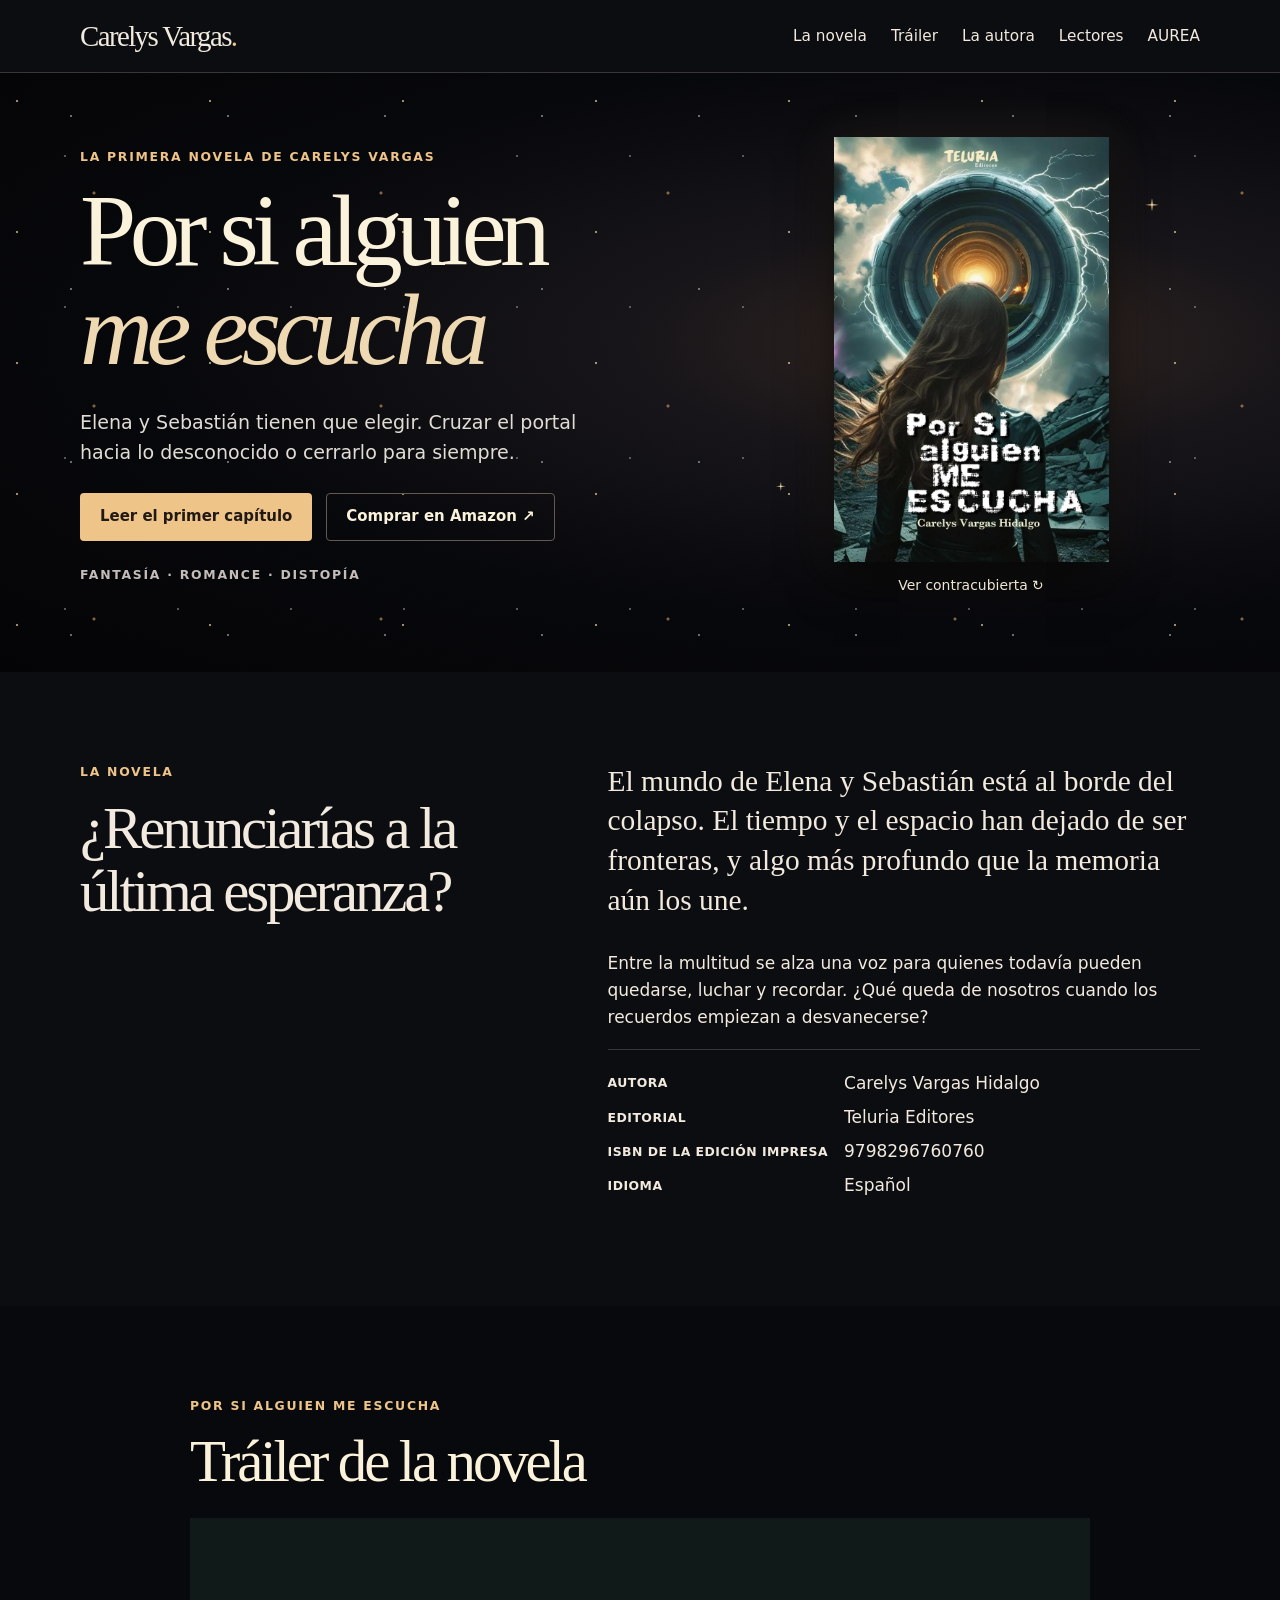
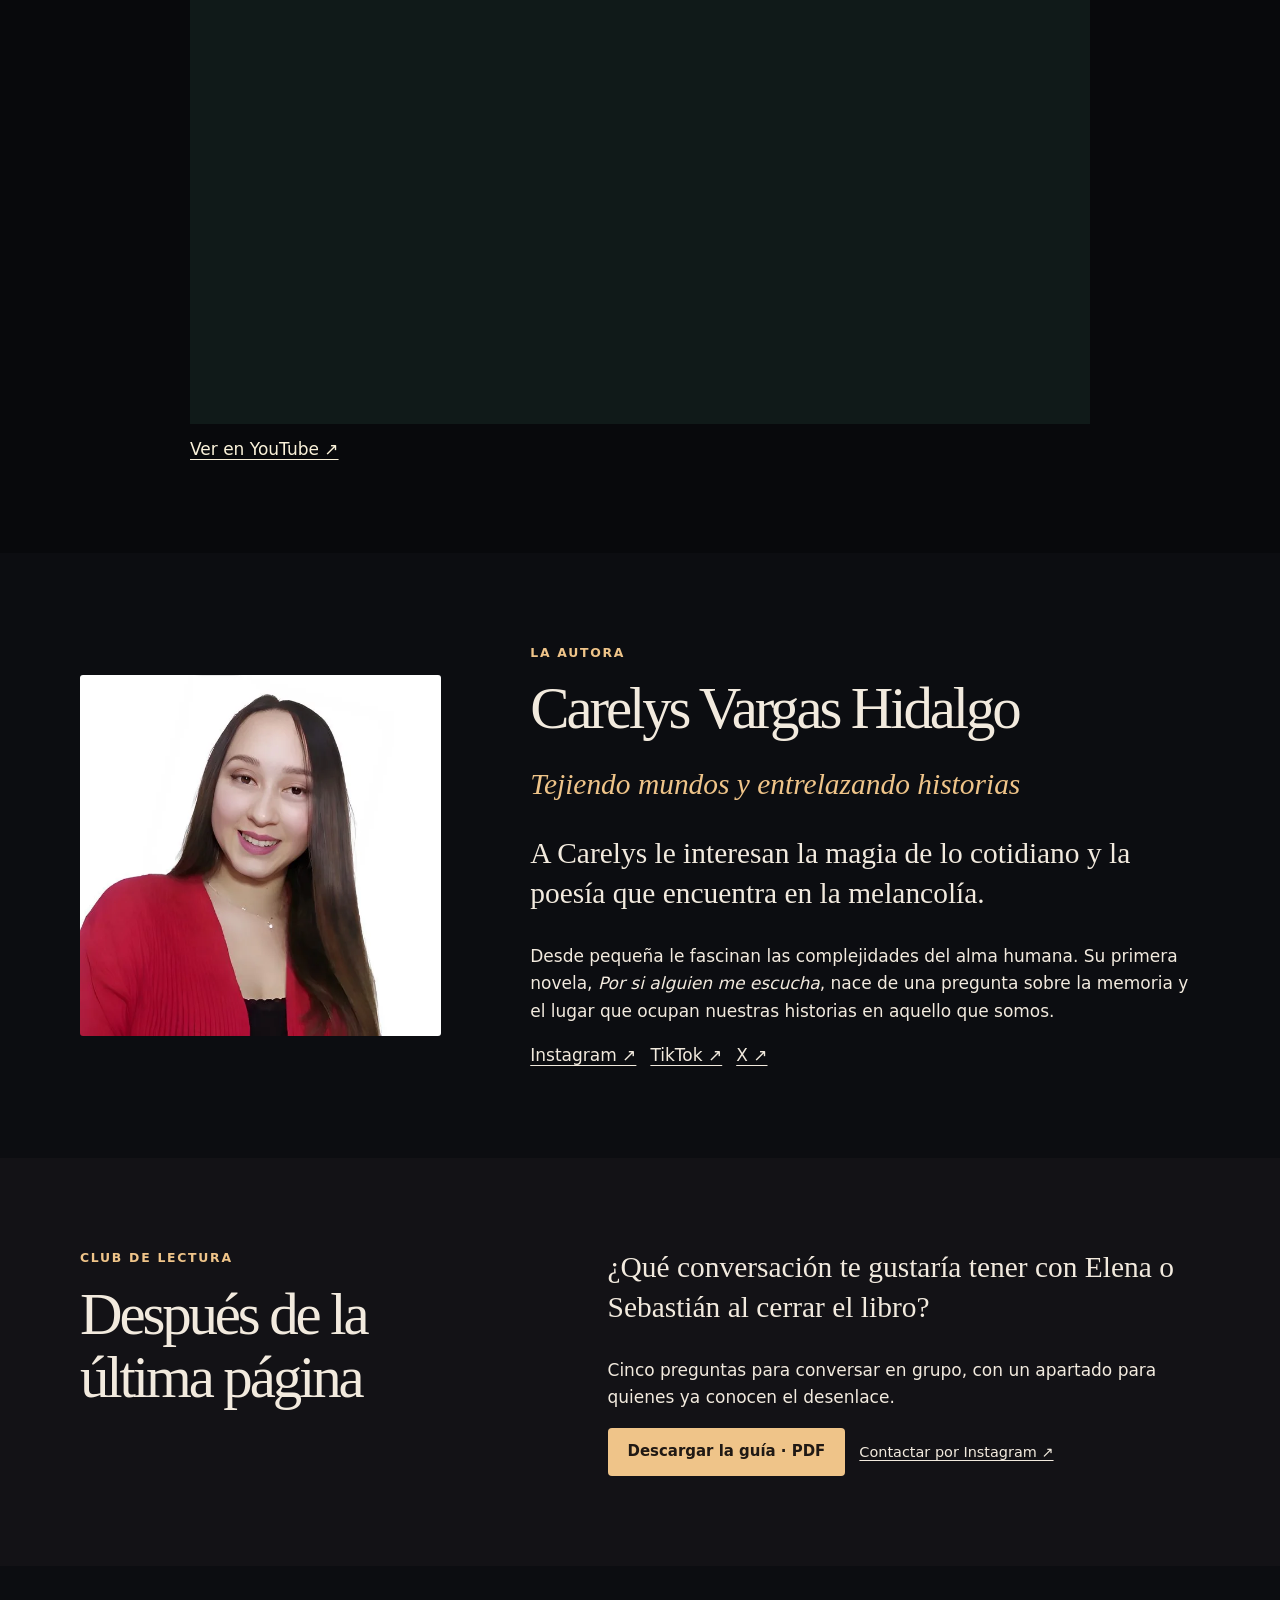
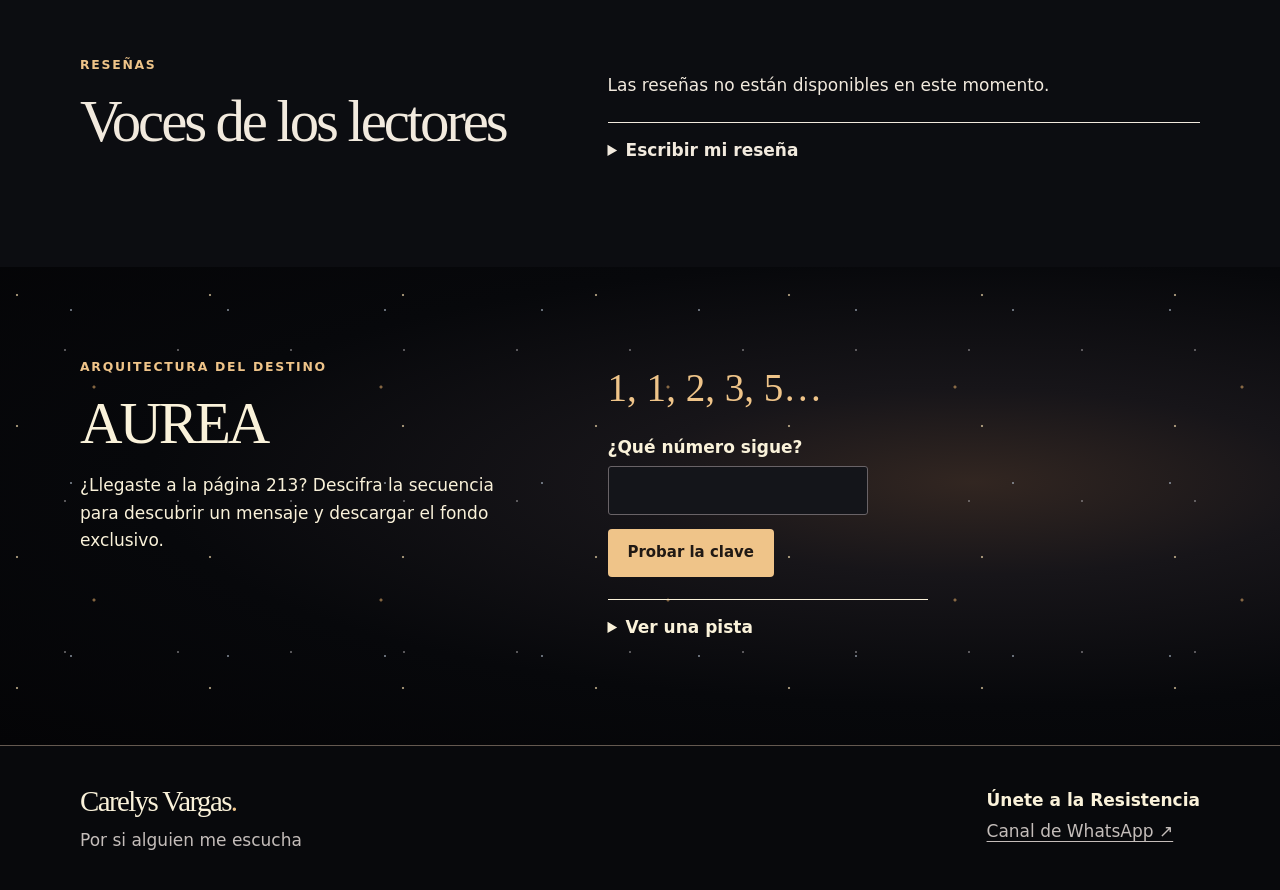
==== commit 1480edd0: "Incorpora la frase de Carelys junto a su nombre" ====
--- a/index.html
+++ b/index.html
@@ -17,7 +17,8 @@
 <section class="hero"><div class="wrap hero-grid"><div><p class="kicker">La primera novela de Carelys Vargas</p><h1>Por si alguien<br><em>me escucha</em></h1><p class="lead">Elena y Sebastián tienen que elegir. Cruzar el portal hacia lo desconocido o cerrarlo para siempre.</p><div class="actions"><a class="btn gold" href="https://read.amazon.com/sample/B0FLF6CT9F?clientId=share">Leer el primer capítulo</a><a class="btn outline" href="https://a.co/d/2Zwznwr">Comprar en Amazon ↗</a></div><p class="genres">Fantasía · Romance · Distopía</p></div><figure class="book"><img id="cover" src="media/cubierta.webp" width="971" height="1500" alt="Cubierta de Por si alguien me escucha. Una mujer frente a un portal iluminado."><figcaption><button id="flip">Ver contracubierta ↻</button></figcaption></figure></div></section>
 <section id="sinopsis" class="paper"><div class="wrap split"><div><p class="kicker">La novela</p><h2>¿Renunciarías a la última esperanza?</h2></div><div><p class="intro">El mundo de Elena y Sebastián está al borde del colapso. El tiempo y el espacio han dejado de ser fronteras, y algo más profundo que la memoria aún los une.</p><p>Entre la multitud se alza una voz para quienes todavía pueden quedarse, luchar y recordar. ¿Qué queda de nosotros cuando los recuerdos empiezan a desvanecerse?</p><dl><dt>Autora</dt><dd>Carelys Vargas Hidalgo</dd><dt>Editorial</dt><dd>Teluria Editores</dd><dt>ISBN de la edición impresa</dt><dd>9798296760760</dd><dt>Idioma</dt><dd>Español</dd></dl></div></div></section>
 <section id="trailer" class="cinema"><div class="wrap"><p class="kicker">Por si alguien me escucha</p><h2>Tráiler de la novela</h2><iframe width="560" height="315" loading="lazy" src="https://www.youtube.com/embed/ciTFFUCd5X0?si=LEnqJofQRlpAc7ni" title="Tráiler de Por si alguien me escucha" allow="accelerometer; autoplay; clipboard-write; encrypted-media; gyroscope; picture-in-picture; web-share" referrerpolicy="strict-origin-when-cross-origin" allowfullscreen></iframe><a href="https://www.youtube.com/watch?v=ciTFFUCd5X0">Ver en YouTube ↗</a></div></section>
-<section class="paper" id="autora"><div class="wrap portrait"><img loading="lazy" src="media/carelys.webp" width="640" height="640" alt="Carelys Vargas"><div><p class="kicker">La autora</p><h2>Carelys Vargas Hidalgo</h2><p class="intro">A Carelys le interesan la magia de lo cotidiano y la poesía que encuentra en la melancolía.</p><p>Desde pequeña le fascinan las complejidades del alma humana. Su primera novela, <em>Por si alguien me escucha</em>, nace de una pregunta sobre la memoria y el lugar que ocupan nuestras historias en aquello que somos.</p><div class="actions"><a href="https://www.instagram.com/carelysvargas/">Instagram ↗</a><a href="https://www.tiktok.com/@porsialguienmeesc">TikTok ↗</a><a href="https://x.com/carelysvargas">X ↗</a></div></div></div></section>
+<section class="paper" id="autora"><div class="wrap portrait"><img loading="lazy" src="media/carelys.webp" width="640" height="640" alt="Carelys Vargas"><div><p class="kicker">La autora</p><h2>Carelys Vargas Hidalgo</h2>
+<p class="intro" style="color:var(--gold)"><em>Tejiendo mundos y entrelazando historias</em></p><p class="intro">A Carelys le interesan la magia de lo cotidiano y la poesía que encuentra en la melancolía.</p><p>Desde pequeña le fascinan las complejidades del alma humana. Su primera novela, <em>Por si alguien me escucha</em>, nace de una pregunta sobre la memoria y el lugar que ocupan nuestras historias en aquello que somos.</p><div class="actions"><a href="https://www.instagram.com/carelysvargas/">Instagram ↗</a><a href="https://www.tiktok.com/@porsialguienmeesc">TikTok ↗</a><a href="https://x.com/carelysvargas">X ↗</a></div></div></div></section>
 <section id="lectores" class="club"><div class="wrap split"><div><p class="kicker">Club de lectura</p><h2>Después de la última página</h2></div><div><p class="intro">¿Qué conversación te gustaría tener con Elena o Sebastián al cerrar el libro?</p><p>Cinco preguntas para conversar en grupo, con un apartado para quienes ya conocen el desenlace.</p><div class="actions"><a class="btn gold" href="media/guia-de-lectura.pdf" download>Descargar la guía · PDF</a><a href="https://www.instagram.com/carelysvargas/">Contactar por Instagram ↗</a></div></div></div></section>
 <section id="resenas" class="paper"><div class="wrap split"><div><p class="kicker">Reseñas</p><h2>Voces de los lectores</h2></div><div><p id="review-state" role="status">Cargando reseñas…</p><div id="reviews"></div><details><summary>Escribir mi reseña</summary><form id="review-form"><label>Tu nombre<input name="nombre" required maxlength="100" autocomplete="given-name"></label><label>Tu valoración<select name="valoracion" required><option value="">Elige una puntuación</option><option value="5">5 estrellas</option><option value="4">4 estrellas</option><option value="3">3 estrellas</option><option value="2">2 estrellas</option><option value="1">1 estrella</option></select></label><label>Tu opinión<textarea name="opinion" required maxlength="3000" rows="4"></textarea></label><button class="btn dark">Enviar reseña</button><p role="status" id="send-state"></p></form></details></div></div></section>
 <section id="aurea" class="puzzle"><div class="wrap split"><div><p class="kicker">Arquitectura del destino</p><h2>AUREA</h2><p>¿Llegaste a la página 213? Descifra la secuencia para descubrir un mensaje y descargar el fondo exclusivo.</p></div><div><p class="sequence">1, 1, 2, 3, 5…</p><form id="key-form"><label>¿Qué número sigue?<input name="clave" required autocomplete="off"></label><button class="btn gold">Probar la clave</button></form><details><summary>Ver una pista</summary><p>Suma los dos números anteriores.</p></details><p role="status" id="key-state"></p><div id="reward" hidden><blockquote>«La proporción divina está en todos nosotros, Elena. No lo olvides».</blockquote><a href="https://drive.google.com/uc?id=1susKpdOCmfRqfJvsWZ5yjWpWZIyEMnKj&amp;export=download">Descargar fondo exclusivo ↓</a></div></div></div></section>
--- a/editorial.css
+++ b/editorial.css
@@ -3,3 +3,58 @@
 .wrap{width:min(1120px,calc(100% - 72px));margin-inline:auto}header{position:sticky;top:0;background:var(--paper);z-index:10;border-bottom:1px solid var(--line)}nav,.actions,footer .wrap,#links{display:flex;align-items:center;gap:24px}nav,footer .wrap{justify-content:space-between}nav{min-height:72px}.brand,h1,h2,.intro,blockquote,.sequence{font-family:Georgia,'Times New Roman',serif}.brand{font-size:1.7rem;text-decoration:none;letter-spacing:-.055em}.brand span{color:#a55e32}#links a{text-decoration:none;font-size:.9rem}#links a:hover{text-decoration:underline}#menu{display:none}.skip{position:fixed;top:-100px;background:white;padding:10px;z-index:20}.skip:focus{top:0}section{padding:clamp(48px,7vw,98px) 0;scroll-margin-top:72px}.hero,.cinema,.puzzle,footer{background:var(--forest);color:#faf2da}.hero{background:radial-gradient(ellipse at 78% 48%,#40574b 0,#1e3935 27%,#122a28 58%,#102321 100%);padding:clamp(40px,5vw,80px) 0}.hero-grid,.split,.portrait{display:grid;align-items:center;grid-template-columns:1.25fr 1fr;gap:clamp(30px,7vw,100px)}.kicker,.genres,dt{font-size:.73rem;letter-spacing:.14em;font-weight:650;text-transform:uppercase}.kicker{color:#805634;margin:0 0 15px}.hero .kicker,.puzzle .kicker,.cinema .kicker{color:var(--gold)}h1{font-size:clamp(3.3rem,7.9vw,7rem);font-weight:400;letter-spacing:-.065em;line-height:.98}h1 em{font-weight:400;color:#eed9b3}.lead{max-width:43ch;font-size:1.12rem;margin:26px 0;color:#e2e7db}.actions{flex-wrap:wrap;gap:14px}.btn{display:inline-flex;align-items:center;justify-content:center;min-height:46px;padding:11px 19px;border:1px solid transparent;border-radius:4px;font-weight:650;font-size:.88rem;text-decoration:none}.btn:hover{filter:brightness(1.08)}.gold{background:var(--gold);color:var(--ink)}.outline{border-color:#83978d}.dark{background:var(--ink);color:white}.genres{color:#c5d2c6;margin-top:24px}.book{text-align:center}.book img{width:min(100%,275px);height:auto;aspect-ratio:971/1500;object-fit:contain;display:block;margin:auto;box-shadow:8px 18px 34px #061511a6}.book button{background:none;border:0;color:#efe6d2;font-size:.82rem;padding:12px 20px}.split{grid-template-columns:.85fr 1.15fr;align-items:start}h2{font-weight:400;font-size:clamp(2.2rem,4.6vw,4rem);letter-spacing:-.053em;line-height:1.08;text-wrap:balance}.intro{font-size:clamp(1.35rem,2.3vw,1.85rem);line-height:1.35;margin-top:0}.paper{background:var(--paper)}dl{display:grid;grid-template-columns:auto 1fr;gap:7px 16px;border-top:1px solid var(--line);padding-top:20px}dt{letter-spacing:.04em;align-self:center}dd{margin:0}iframe{display:block;border:0;width:100%;height:auto;aspect-ratio:16/9;background:#101a19;margin:24px 0 12px}.cinema .wrap{max-width:900px}.portrait{grid-template-columns:minmax(200px,.7fr) 1.3fr}.portrait img{width:100%;height:auto;border-radius:3px}.portrait h2{margin-bottom:24px}.club{background:#dce5d8}.club .btn{background:var(--forest);color:white}.club .actions a:last-child{font-size:.85rem}details{border-top:1px solid currentColor;margin-top:22px;padding:14px 0}summary{font-weight:650}label{display:block;margin:14px 0;font-weight:550}input,select,textarea{display:block;width:100%;background:#fffdf6;border:1px solid #86928a;color:var(--ink);padding:10px 12px;border-radius:3px;margin-top:5px}.sequence{font-size:2.3rem;color:var(--gold);margin:0}.puzzle input{max-width:260px}.puzzle{background:radial-gradient(ellipse at 10% 50%,#254942,#142c29 70%)}.puzzle details{max-width:320px}.review{padding:12px 0;border-top:1px solid var(--line);overflow-wrap:anywhere}.review p{margin:.3em 0}.review small{color:#526257}footer{border-top:1px solid #566a61;padding:32px 0}footer p{margin:.2em 0;color:#dde1d5}#review-state:empty,#send-state:empty,#key-state:empty{display:none}
 @media(max-width:760px){.wrap{width:calc(100% - 36px)}nav{min-height:58px}#menu{display:block;border:1px solid var(--line);background:transparent;border-radius:4px;padding:6px 12px}#links{display:none;position:absolute;inset:100% 0 auto;background:var(--paper);padding:10px 18px 20px;border-bottom:1px solid var(--line)}#menu[aria-expanded=true]+#links{display:grid;gap:4px}#links a{padding:8px}.split,.portrait{grid-template-columns:1fr;gap:22px}.hero-grid{gap:18px;grid-template-columns:1.3fr .7fr}h1{font-size:clamp(3rem,8vw,4rem)}.portrait img{max-width:280px}.kicker{letter-spacing:.09em}section{scroll-margin-top:60px}}
 @media(max-width:540px){.hero-grid{grid-template-columns:1fr}.hero .book img{max-width:185px}.hero{padding:34px 0 16px}.hero .actions{gap:8px}.hero .btn{padding:10px 12px}.genres{margin-bottom:0}.book{margin-top:6px}footer .wrap{align-items:start;flex-direction:column}dl{font-size:.9rem;grid-template-columns:1fr 1fr}}
+
+/* Paleta nocturna inspirada en la luz del portal de la cubierta. */
+:root {
+    color-scheme: dark;
+    --ink: #f2eade;
+    --forest: #08090c;
+    --paper: #0c0d11;
+    --line: #39363a;
+    --muted: #bdb6b2;
+}
+.hero, .puzzle {
+    position: relative;
+    isolation: isolate;
+    background: radial-gradient(ellipse at 76% 45%, #322621 0, #171519 25%, #07080b 60%, #040406 100%);
+}
+.hero::before, .puzzle::before {
+    content: "";
+    position: absolute;
+    inset: 0;
+    z-index: -1;
+    pointer-events: none;
+    background-image:
+        radial-gradient(circle at 17px 28px, #ffe6b6 0 .85px, transparent 1.6px),
+        radial-gradient(circle at 71px 43px, #b5c1d0 0 .65px, transparent 1.3px),
+        radial-gradient(circle at 94px 120px, #d6a364 0 1px, transparent 2px),
+        radial-gradient(circle at 65px 83px, #9d9a9d 0 .65px, transparent 1.2px);
+    background-size: 193px 131px, 157px 173px, 287px 213px, 113px 151px;
+    opacity: .6;
+}
+.hero::after {
+    content: "";
+    position: absolute;
+    inset: 0;
+    pointer-events: none;
+    z-index: -1;
+    background:
+        radial-gradient(ellipse 7px 1.4px at 90% 22%, #ffdc9a, transparent),
+        radial-gradient(ellipse 1.4px 7px at 90% 22%, #ffdc9a, transparent),
+        radial-gradient(ellipse 5px 1px at 61% 69%, #ffe9b1, transparent),
+        radial-gradient(ellipse 1px 5px at 61% 69%, #ffe9b1, transparent),
+        radial-gradient(circle at 68% 19%, #fff2ca 0 1px, #b8864d 1.5px, transparent 4px);
+}
+@media (prefers-reduced-motion: no-preference) {
+    .hero::after { animation: brillo 5s ease-in-out infinite alternate; }
+    @keyframes brillo { from { opacity: .4; } to { opacity: 1; } }
+}
+.club { background: #131216; }
+.kicker, .brand span { color: var(--gold); }
+.gold, .club .btn, .dark { background: var(--gold); color: #201914; }
+input, select, textarea { background: #14151a; border-color: #696367; color: var(--ink); }
+.review small, .genres, footer p { color: #c4bdba; }
+.lead { color: #e1dcd5; }
+.outline, footer { border-color: #645950; }
+.skip { background: #19191d; }
+.book img { box-shadow: 0 18px 42px #000b, 0 0 42px #e5ad691a; }
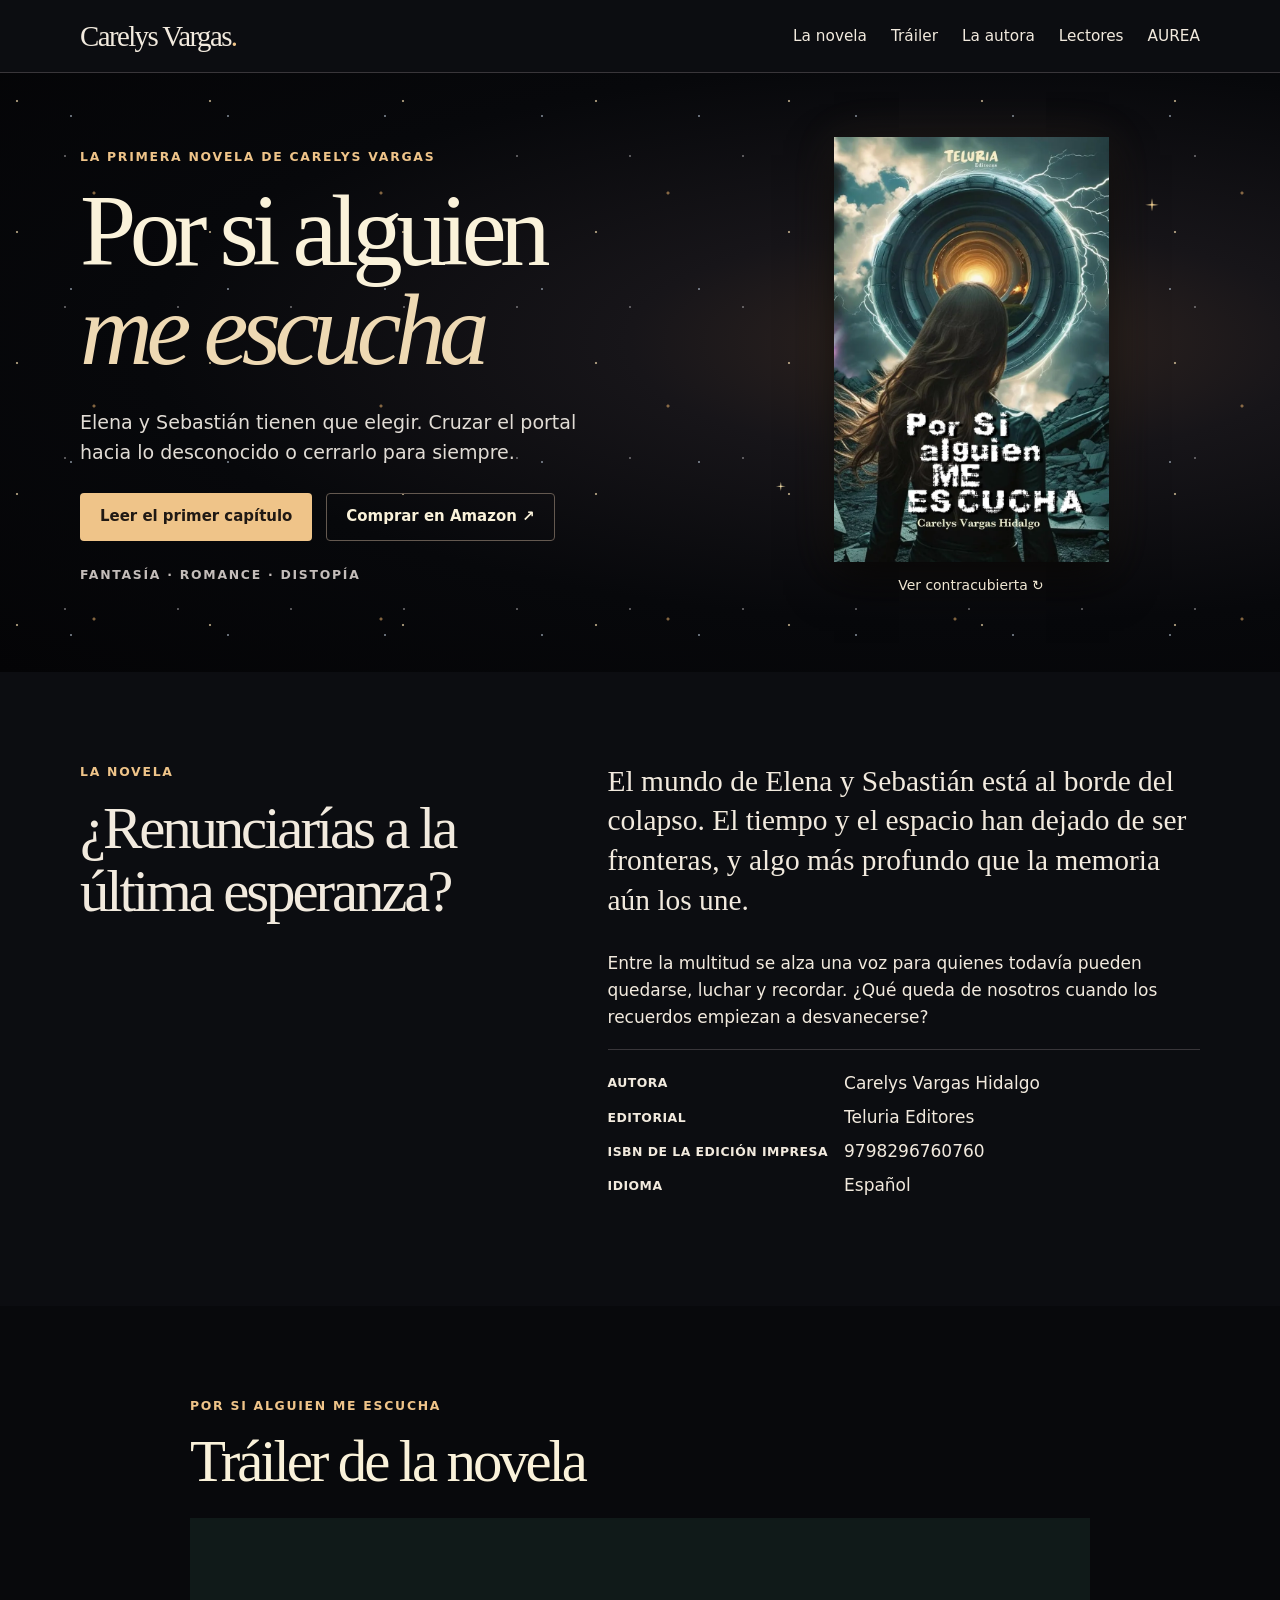
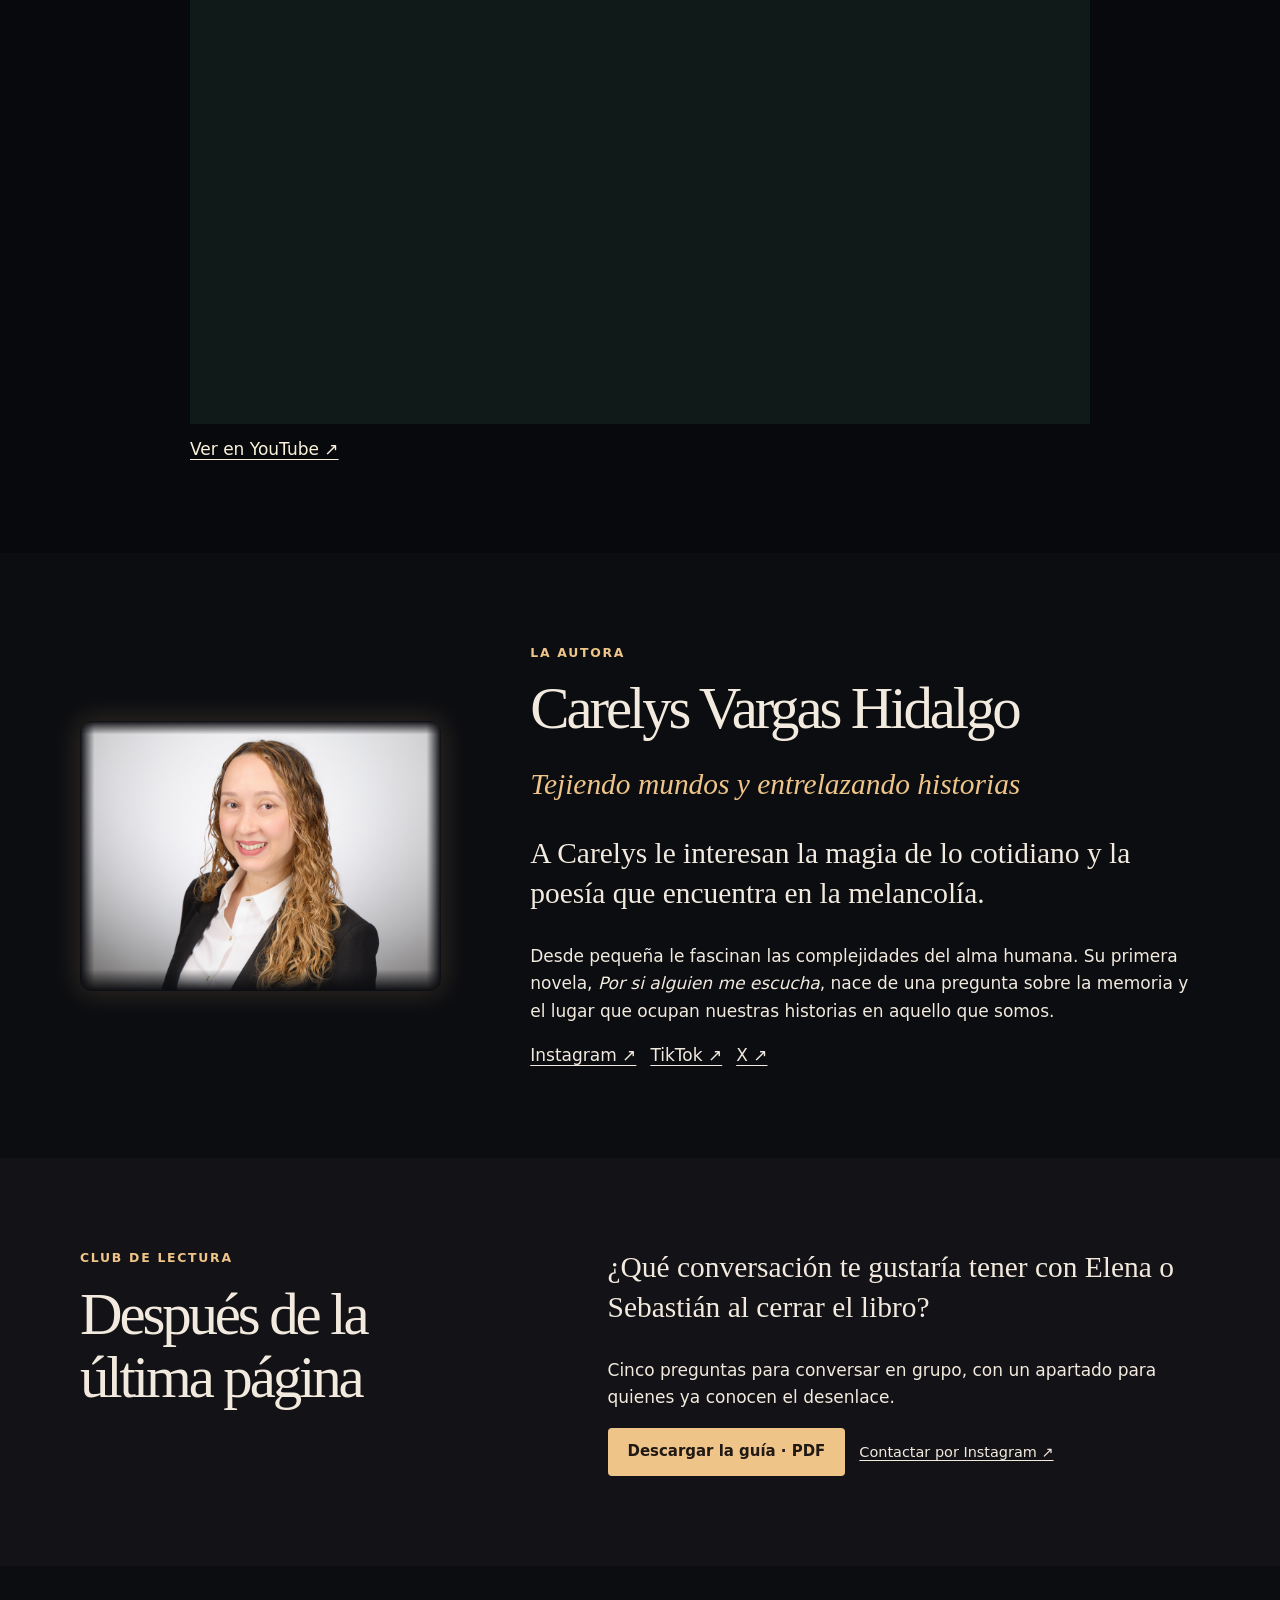
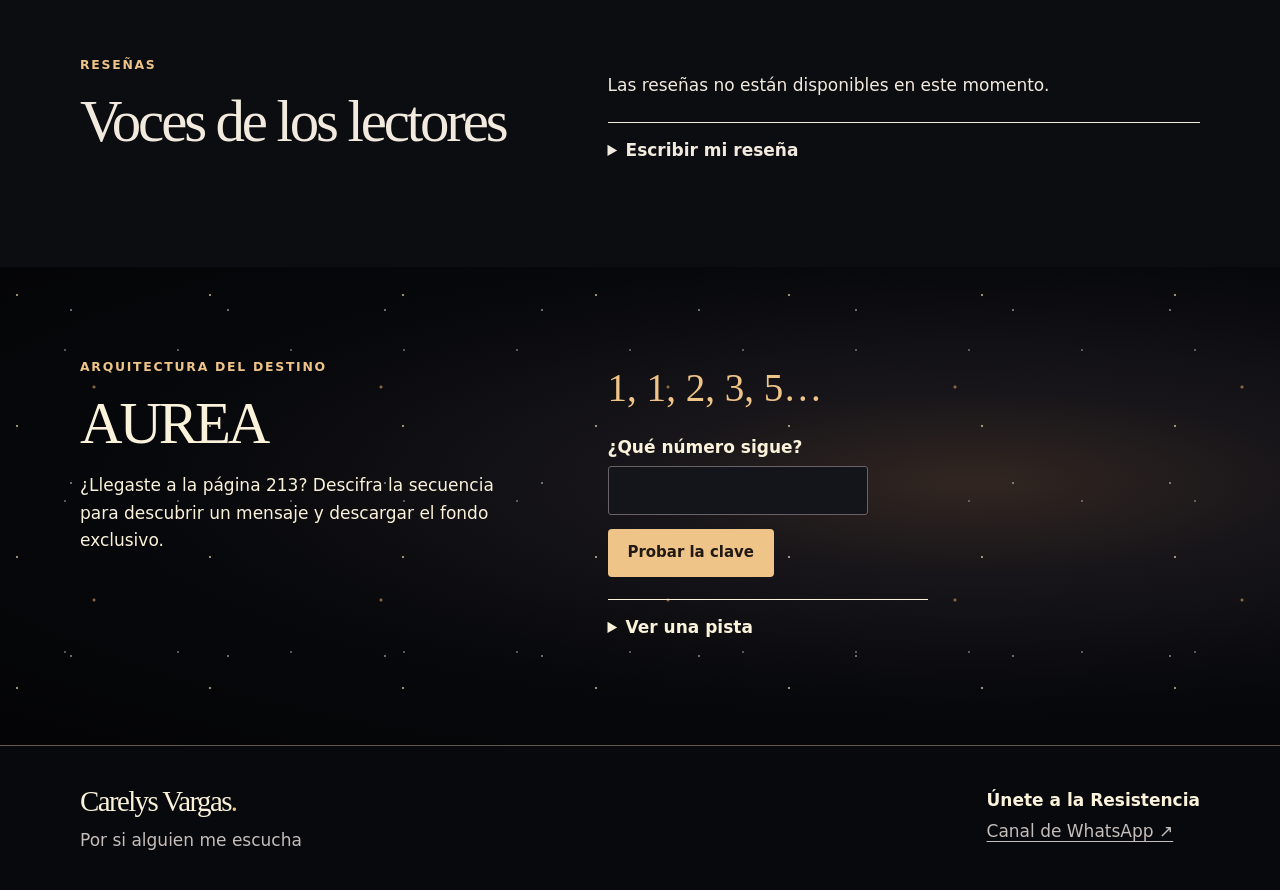
==== commit a3b798e5: "Actualiza el retrato de Carelys con bordes difuminados y halo dorado" ====
--- a/index.html
+++ b/index.html
@@ -8,7 +8,7 @@
 <meta property="og:type" content="website"><meta property="og:url" content="https://carelysvargas.com/">
 <meta property="og:title" content="Por si alguien me escucha · Carelys Vargas"><meta property="og:description" content="Elena y Sebastián frente al portal. Descubre la primera novela de Carelys Vargas Hidalgo.">
 <meta property="og:image" content="https://carelysvargas.com/media/novela-social.jpg"><meta property="og:image:width" content="1200"><meta property="og:image:height" content="630"><meta property="og:image:alt" content="Portada de Por si alguien me escucha, de Carelys Vargas Hidalgo"><meta name="twitter:card" content="summary_large_image">
-<link rel="stylesheet" href="editorial.css"><script defer src="lectura.js"></script>
+<link rel="stylesheet" href="editorial.css?v=retrato"><script defer src="lectura.js"></script>
 <script type="application/ld+json">{"@context":"https://schema.org","@type":"Book","name":"Por si alguien me escucha","author":{"@type":"Person","name":"Carelys Vargas Hidalgo"},"publisher":{"@type":"Organization","name":"Teluria Editores"},"isbn":"9798296760760","inLanguage":"es","image":"https://carelysvargas.com/media/cubierta.webp"}</script>
 </head><body>
 <a class="skip" href="#inicio">Saltar al libro</a>
@@ -17,7 +17,7 @@
 <section class="hero"><div class="wrap hero-grid"><div><p class="kicker">La primera novela de Carelys Vargas</p><h1>Por si alguien<br><em>me escucha</em></h1><p class="lead">Elena y Sebastián tienen que elegir. Cruzar el portal hacia lo desconocido o cerrarlo para siempre.</p><div class="actions"><a class="btn gold" href="https://read.amazon.com/sample/B0FLF6CT9F?clientId=share">Leer el primer capítulo</a><a class="btn outline" href="https://a.co/d/2Zwznwr">Comprar en Amazon ↗</a></div><p class="genres">Fantasía · Romance · Distopía</p></div><figure class="book"><img id="cover" src="media/cubierta.webp" width="971" height="1500" alt="Cubierta de Por si alguien me escucha. Una mujer frente a un portal iluminado."><figcaption><button id="flip">Ver contracubierta ↻</button></figcaption></figure></div></section>
 <section id="sinopsis" class="paper"><div class="wrap split"><div><p class="kicker">La novela</p><h2>¿Renunciarías a la última esperanza?</h2></div><div><p class="intro">El mundo de Elena y Sebastián está al borde del colapso. El tiempo y el espacio han dejado de ser fronteras, y algo más profundo que la memoria aún los une.</p><p>Entre la multitud se alza una voz para quienes todavía pueden quedarse, luchar y recordar. ¿Qué queda de nosotros cuando los recuerdos empiezan a desvanecerse?</p><dl><dt>Autora</dt><dd>Carelys Vargas Hidalgo</dd><dt>Editorial</dt><dd>Teluria Editores</dd><dt>ISBN de la edición impresa</dt><dd>9798296760760</dd><dt>Idioma</dt><dd>Español</dd></dl></div></div></section>
 <section id="trailer" class="cinema"><div class="wrap"><p class="kicker">Por si alguien me escucha</p><h2>Tráiler de la novela</h2><iframe width="560" height="315" loading="lazy" src="https://www.youtube.com/embed/ciTFFUCd5X0?si=LEnqJofQRlpAc7ni" title="Tráiler de Por si alguien me escucha" allow="accelerometer; autoplay; clipboard-write; encrypted-media; gyroscope; picture-in-picture; web-share" referrerpolicy="strict-origin-when-cross-origin" allowfullscreen></iframe><a href="https://www.youtube.com/watch?v=ciTFFUCd5X0">Ver en YouTube ↗</a></div></section>
-<section class="paper" id="autora"><div class="wrap portrait"><img loading="lazy" src="media/carelys.webp" width="640" height="640" alt="Carelys Vargas"><div><p class="kicker">La autora</p><h2>Carelys Vargas Hidalgo</h2>
+<section class="paper" id="autora"><div class="wrap portrait"><figure class="author-photo"><img loading="lazy" src="media/carelys-vargas-retrato.jpg" width="2000" height="1500" alt="Retrato de Carelys Vargas Hidalgo"></figure><div><p class="kicker">La autora</p><h2>Carelys Vargas Hidalgo</h2>
 <p class="intro" style="color:var(--gold)"><em>Tejiendo mundos y entrelazando historias</em></p><p class="intro">A Carelys le interesan la magia de lo cotidiano y la poesía que encuentra en la melancolía.</p><p>Desde pequeña le fascinan las complejidades del alma humana. Su primera novela, <em>Por si alguien me escucha</em>, nace de una pregunta sobre la memoria y el lugar que ocupan nuestras historias en aquello que somos.</p><div class="actions"><a href="https://www.instagram.com/carelysvargas/">Instagram ↗</a><a href="https://www.tiktok.com/@porsialguienmeesc">TikTok ↗</a><a href="https://x.com/carelysvargas">X ↗</a></div></div></div></section>
 <section id="lectores" class="club"><div class="wrap split"><div><p class="kicker">Club de lectura</p><h2>Después de la última página</h2></div><div><p class="intro">¿Qué conversación te gustaría tener con Elena o Sebastián al cerrar el libro?</p><p>Cinco preguntas para conversar en grupo, con un apartado para quienes ya conocen el desenlace.</p><div class="actions"><a class="btn gold" href="media/guia-de-lectura.pdf" download>Descargar la guía · PDF</a><a href="https://www.instagram.com/carelysvargas/">Contactar por Instagram ↗</a></div></div></div></section>
 <section id="resenas" class="paper"><div class="wrap split"><div><p class="kicker">Reseñas</p><h2>Voces de los lectores</h2></div><div><p id="review-state" role="status">Cargando reseñas…</p><div id="reviews"></div><details><summary>Escribir mi reseña</summary><form id="review-form"><label>Tu nombre<input name="nombre" required maxlength="100" autocomplete="given-name"></label><label>Tu valoración<select name="valoracion" required><option value="">Elige una puntuación</option><option value="5">5 estrellas</option><option value="4">4 estrellas</option><option value="3">3 estrellas</option><option value="2">2 estrellas</option><option value="1">1 estrella</option></select></label><label>Tu opinión<textarea name="opinion" required maxlength="3000" rows="4"></textarea></label><button class="btn dark">Enviar reseña</button><p role="status" id="send-state"></p></form></details></div></div></section>
--- a/editorial.css
+++ b/editorial.css
@@ -58,3 +58,20 @@
 .outline, footer { border-color: #645950; }
 .skip { background: #19191d; }
 .book img { box-shadow: 0 18px 42px #000b, 0 0 42px #e5ad691a; }
+
+.author-photo {
+    background: var(--paper);
+    border-radius: 12px;
+    box-shadow: 0 0 28px 3px rgb(239 196 137 / 16%);
+    overflow: hidden;
+}
+.author-photo img {
+    display: block;
+    max-width: 100%;
+    mask-image: linear-gradient(to right, transparent, black 4%, black 96%, transparent),
+                linear-gradient(to bottom, transparent, black 5%, black 92%, transparent);
+    mask-composite: intersect;
+}
+@media (max-width: 760px) {
+    .author-photo { width: min(100%, 400px); }
+}
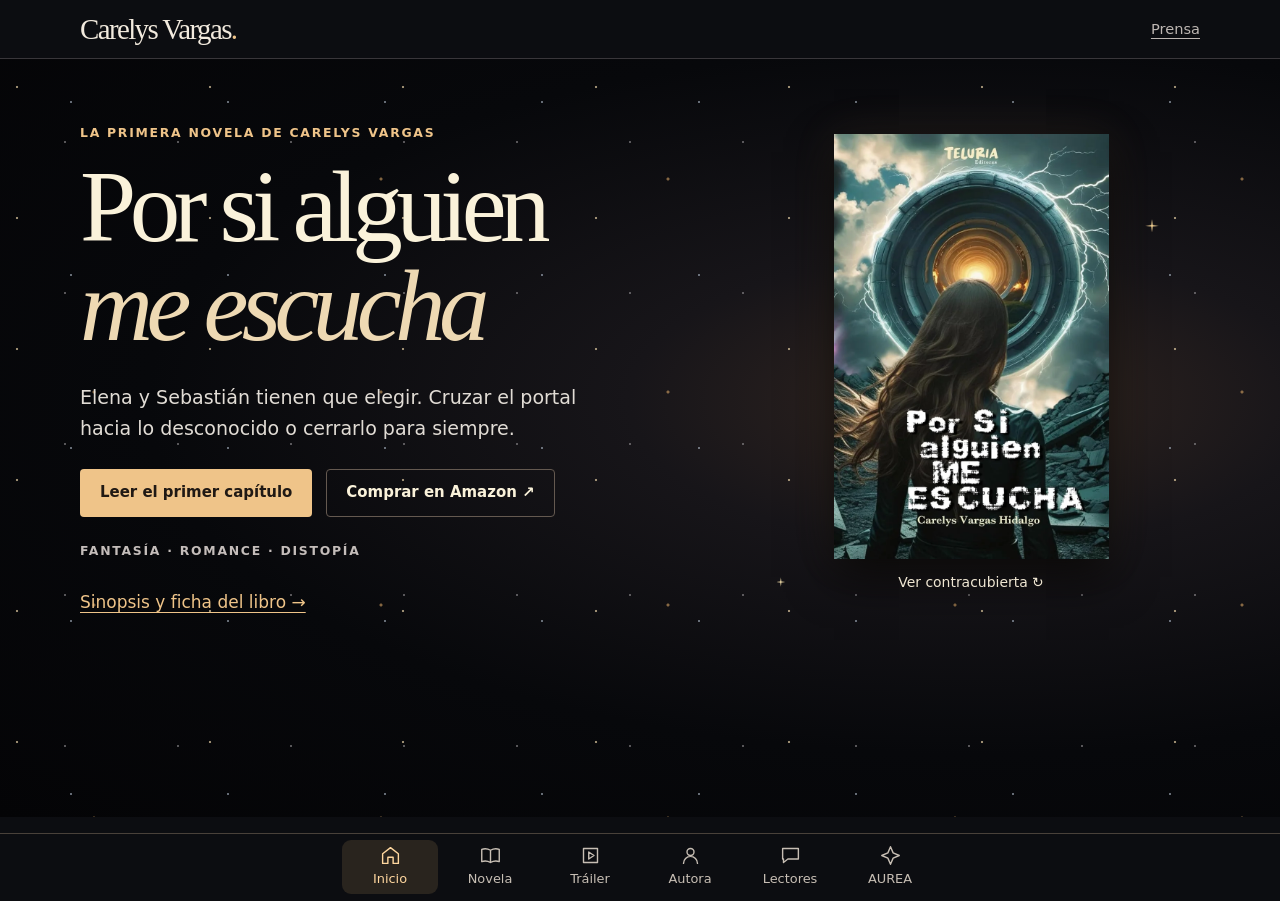
==== commit 3b12b877: "Publica vistas independientes con navegación inferior, prensa y recursos para lectores" ====
--- a/index.html
+++ b/index.html
@@ -1,26 +1,13 @@
 <!doctype html>
-<html lang="es">
-<head>
-<meta charset="utf-8"><meta name="viewport" content="width=device-width,initial-scale=1">
-<title>Por si alguien me escucha · Carelys Vargas</title>
-<meta name="description" content="Descubre la primera novela de Carelys Vargas Hidalgo. Lee la muestra, mira el tráiler y explora el mundo de Elena y Sebastián.">
-<link rel="canonical" href="https://carelysvargas.com/">
-<meta property="og:type" content="website"><meta property="og:url" content="https://carelysvargas.com/">
-<meta property="og:title" content="Por si alguien me escucha · Carelys Vargas"><meta property="og:description" content="Elena y Sebastián frente al portal. Descubre la primera novela de Carelys Vargas Hidalgo.">
-<meta property="og:image" content="https://carelysvargas.com/media/novela-social.jpg"><meta property="og:image:width" content="1200"><meta property="og:image:height" content="630"><meta property="og:image:alt" content="Portada de Por si alguien me escucha, de Carelys Vargas Hidalgo"><meta name="twitter:card" content="summary_large_image">
-<link rel="stylesheet" href="editorial.css?v=retrato"><script defer src="lectura.js"></script>
-<script type="application/ld+json">{"@context":"https://schema.org","@type":"Book","name":"Por si alguien me escucha","author":{"@type":"Person","name":"Carelys Vargas Hidalgo"},"publisher":{"@type":"Organization","name":"Teluria Editores"},"isbn":"9798296760760","inLanguage":"es","image":"https://carelysvargas.com/media/cubierta.webp"}</script>
-</head><body>
-<a class="skip" href="#inicio">Saltar al libro</a>
-<header><nav class="wrap"><a class="brand" href="#inicio">Carelys Vargas<span>.</span></a><button id="menu" aria-controls="links" aria-expanded="false">Menú ☰</button><div id="links"><a href="#sinopsis">La novela</a><a href="#trailer">Tráiler</a><a href="#autora">La autora</a><a href="#lectores">Lectores</a><a href="#aurea">AUREA</a></div></nav></header>
-<main id="inicio">
-<section class="hero"><div class="wrap hero-grid"><div><p class="kicker">La primera novela de Carelys Vargas</p><h1>Por si alguien<br><em>me escucha</em></h1><p class="lead">Elena y Sebastián tienen que elegir. Cruzar el portal hacia lo desconocido o cerrarlo para siempre.</p><div class="actions"><a class="btn gold" href="https://read.amazon.com/sample/B0FLF6CT9F?clientId=share">Leer el primer capítulo</a><a class="btn outline" href="https://a.co/d/2Zwznwr">Comprar en Amazon ↗</a></div><p class="genres">Fantasía · Romance · Distopía</p></div><figure class="book"><img id="cover" src="media/cubierta.webp" width="971" height="1500" alt="Cubierta de Por si alguien me escucha. Una mujer frente a un portal iluminado."><figcaption><button id="flip">Ver contracubierta ↻</button></figcaption></figure></div></section>
-<section id="sinopsis" class="paper"><div class="wrap split"><div><p class="kicker">La novela</p><h2>¿Renunciarías a la última esperanza?</h2></div><div><p class="intro">El mundo de Elena y Sebastián está al borde del colapso. El tiempo y el espacio han dejado de ser fronteras, y algo más profundo que la memoria aún los une.</p><p>Entre la multitud se alza una voz para quienes todavía pueden quedarse, luchar y recordar. ¿Qué queda de nosotros cuando los recuerdos empiezan a desvanecerse?</p><dl><dt>Autora</dt><dd>Carelys Vargas Hidalgo</dd><dt>Editorial</dt><dd>Teluria Editores</dd><dt>ISBN de la edición impresa</dt><dd>9798296760760</dd><dt>Idioma</dt><dd>Español</dd></dl></div></div></section>
-<section id="trailer" class="cinema"><div class="wrap"><p class="kicker">Por si alguien me escucha</p><h2>Tráiler de la novela</h2><iframe width="560" height="315" loading="lazy" src="https://www.youtube.com/embed/ciTFFUCd5X0?si=LEnqJofQRlpAc7ni" title="Tráiler de Por si alguien me escucha" allow="accelerometer; autoplay; clipboard-write; encrypted-media; gyroscope; picture-in-picture; web-share" referrerpolicy="strict-origin-when-cross-origin" allowfullscreen></iframe><a href="https://www.youtube.com/watch?v=ciTFFUCd5X0">Ver en YouTube ↗</a></div></section>
-<section class="paper" id="autora"><div class="wrap portrait"><figure class="author-photo"><img loading="lazy" src="media/carelys-vargas-retrato.jpg" width="2000" height="1500" alt="Retrato de Carelys Vargas Hidalgo"></figure><div><p class="kicker">La autora</p><h2>Carelys Vargas Hidalgo</h2>
-<p class="intro" style="color:var(--gold)"><em>Tejiendo mundos y entrelazando historias</em></p><p class="intro">A Carelys le interesan la magia de lo cotidiano y la poesía que encuentra en la melancolía.</p><p>Desde pequeña le fascinan las complejidades del alma humana. Su primera novela, <em>Por si alguien me escucha</em>, nace de una pregunta sobre la memoria y el lugar que ocupan nuestras historias en aquello que somos.</p><div class="actions"><a href="https://www.instagram.com/carelysvargas/">Instagram ↗</a><a href="https://www.tiktok.com/@porsialguienmeesc">TikTok ↗</a><a href="https://x.com/carelysvargas">X ↗</a></div></div></div></section>
-<section id="lectores" class="club"><div class="wrap split"><div><p class="kicker">Club de lectura</p><h2>Después de la última página</h2></div><div><p class="intro">¿Qué conversación te gustaría tener con Elena o Sebastián al cerrar el libro?</p><p>Cinco preguntas para conversar en grupo, con un apartado para quienes ya conocen el desenlace.</p><div class="actions"><a class="btn gold" href="media/guia-de-lectura.pdf" download>Descargar la guía · PDF</a><a href="https://www.instagram.com/carelysvargas/">Contactar por Instagram ↗</a></div></div></div></section>
-<section id="resenas" class="paper"><div class="wrap split"><div><p class="kicker">Reseñas</p><h2>Voces de los lectores</h2></div><div><p id="review-state" role="status">Cargando reseñas…</p><div id="reviews"></div><details><summary>Escribir mi reseña</summary><form id="review-form"><label>Tu nombre<input name="nombre" required maxlength="100" autocomplete="given-name"></label><label>Tu valoración<select name="valoracion" required><option value="">Elige una puntuación</option><option value="5">5 estrellas</option><option value="4">4 estrellas</option><option value="3">3 estrellas</option><option value="2">2 estrellas</option><option value="1">1 estrella</option></select></label><label>Tu opinión<textarea name="opinion" required maxlength="3000" rows="4"></textarea></label><button class="btn dark">Enviar reseña</button><p role="status" id="send-state"></p></form></details></div></div></section>
-<section id="aurea" class="puzzle"><div class="wrap split"><div><p class="kicker">Arquitectura del destino</p><h2>AUREA</h2><p>¿Llegaste a la página 213? Descifra la secuencia para descubrir un mensaje y descargar el fondo exclusivo.</p></div><div><p class="sequence">1, 1, 2, 3, 5…</p><form id="key-form"><label>¿Qué número sigue?<input name="clave" required autocomplete="off"></label><button class="btn gold">Probar la clave</button></form><details><summary>Ver una pista</summary><p>Suma los dos números anteriores.</p></details><p role="status" id="key-state"></p><div id="reward" hidden><blockquote>«La proporción divina está en todos nosotros, Elena. No lo olvides».</blockquote><a href="https://drive.google.com/uc?id=1susKpdOCmfRqfJvsWZ5yjWpWZIyEMnKj&amp;export=download">Descargar fondo exclusivo ↓</a></div></div></div></section>
-</main><footer><div class="wrap"><div><a class="brand" href="#inicio">Carelys Vargas<span>.</span></a><p>Por si alguien me escucha</p></div><div><b>Únete a la Resistencia</b><p><a href="https://www.whatsapp.com/channel/0029VavbXfGBvvsgvoYQeC1s">Canal de WhatsApp ↗</a></p></div></div></footer>
-</body></html>
+<html lang="es"><head>
+<meta charset="utf-8"><meta name="viewport" content="width=device-width,initial-scale=1,viewport-fit=cover">
+<title>Por si alguien me escucha · Web de Carelys Vargas</title><meta name="description" content="Descubre la primera novela de Carelys Vargas Hidalgo. Lee el primer capítulo o entra al mundo de Elena y Sebastián."><meta name="theme-color" content="#0c0d11">
+<link rel="canonical" href="https://carelysvargas.com/"><meta property="og:type" content="website"><meta property="og:url" content="https://carelysvargas.com/">
+<meta property="og:title" content="Por si alguien me escucha · Web de Carelys Vargas"><meta property="og:description" content="Descubre la primera novela de Carelys Vargas Hidalgo. Lee el primer capítulo o entra al mundo de Elena y Sebastián."><meta property="og:image" content="https://carelysvargas.com/media/novela-social.jpg">
+<meta property="og:image:width" content="1200"><meta property="og:image:height" content="630"><meta name="twitter:card" content="summary_large_image">
+<link rel="stylesheet" href="/editorial.css?v=pestanas"><script defer src="/lectura.js?v=pestanas"></script>
+</head><body><a class="skip" href="#contenido">Saltar al contenido</a>
+<header><div class="wrap mast"><a class="brand" href="/">Carelys Vargas<span>.</span></a><a href="/prensa/">Prensa</a></div></header>
+<main id="contenido" tabindex="-1"><section class="hero"><div class="wrap hero-grid"><div><p class="kicker">La primera novela de Carelys Vargas</p><h1>Por si alguien<br><em>me escucha</em></h1><p class="lead">Elena y Sebastián tienen que elegir. Cruzar el portal hacia lo desconocido o cerrarlo para siempre.</p><div class="actions"><a class="btn gold" href="https://read.amazon.com/sample/B0FLF6CT9F?clientId=share">Leer el primer capítulo</a><a class="btn outline" href="https://www.amazon.com/dp/B0FLF6CT9F">Comprar en Amazon ↗</a></div><p class="genres">Fantasía · Romance · Distopía</p><a class="more" href="/libros/por-si-alguien-me-escucha/">Sinopsis y ficha del libro →</a></div><figure class="book"><img id="cover" src="/media/cubierta.webp" width="971" height="1500" alt="Cubierta de Por si alguien me escucha. Una mujer frente a un portal iluminado."><figcaption><button id="flip">Ver contracubierta ↻</button></figcaption></figure></div></section></main>
+<nav class="dock" aria-label="Secciones principales"><a href="/" aria-current="page"><svg viewBox="0 0 24 24" aria-hidden="true"><path d="M3 10l9-7 9 7v11h-6v-7H9v7H3z"/></svg>Inicio</a><a href="/libros/por-si-alguien-me-escucha/"><svg viewBox="0 0 24 24" aria-hidden="true"><path d="M12 6Q7 3 2 5v14q5-2 10 1 5-3 10-1V5q-5-2-10 1v14"/></svg>Novela</a><a href="/trailer/"><svg viewBox="0 0 24 24" aria-hidden="true"><path d="M4 4h16v16H4z M10 8l6 4-6 4z"/></svg>Tráiler</a><a href="/autora/"><svg viewBox="0 0 24 24" aria-hidden="true"><path d="M16 8a4 4 0 1 1-8 0 4 4 0 0 1 8 0 M4 21a8 8 0 0 1 16 0"/></svg>Autora</a><a href="/lectores/"><svg viewBox="0 0 24 24" aria-hidden="true"><path d="M3 4h18v12H9l-5 4v-4H3z"/></svg>Lectores</a><a href="/aurea/"><svg viewBox="0 0 24 24" aria-hidden="true"><path d="M12 2l3 7 7 3-7 3-3 7-3-7-7-3 7-3z"/></svg>AUREA</a></nav>
+</body></html>
--- a/editorial.css
+++ b/editorial.css
@@ -75,3 +75,43 @@
 @media (max-width: 760px) {
     .author-photo { width: min(100%, 400px); }
 }
+
+/* Vistas independientes con navegación inferior. */
+body { padding-bottom: calc(84px + env(safe-area-inset-bottom)); }
+header { position: static; }
+.mast { min-height: 58px; display: flex; justify-content: space-between; align-items: center; }
+.mast > a:last-child { color: var(--muted); font-size: .86rem; }
+main > section { min-height: calc(100svh - 142px - env(safe-area-inset-bottom)); }
+.page-title { font: 400 clamp(2.3rem,5vw,4.7rem)/1.08 Georgia,serif; letter-spacing: -.05em; margin-bottom: 20px; }
+.more { display: inline-block; margin-top: 16px; color: var(--gold); }
+.dock {
+    position: fixed; z-index: 20; bottom: 0; left: 0; width: 100%;
+    display: grid; grid-template-columns: repeat(6,minmax(0,96px)); justify-content: center;
+    gap: 4px; min-height: 0; padding: 6px 4px calc(6px + env(safe-area-inset-bottom));
+    background: #0c0d11; border-top: 1px solid #49413a;
+}
+.dock a { display: grid; justify-items: center; align-content: center; gap: 3px; min-height: 54px; border-radius: 9px; color: #c7beb4; text-decoration: none; font-size: .76rem; }
+.dock a:hover, .dock a[aria-current] { background: #29241e; color: #ffd79f; }
+.dock svg { width: 21px; height: 21px; fill: none; stroke: currentColor; stroke-width: 1.6; stroke-linecap: round; stroke-linejoin: round; }
+.subnav { justify-content: start; min-height: 0; margin-bottom: 32px; gap: 8px; }
+.subnav a { border: 1px solid var(--line); border-radius: 24px; padding: 8px 17px; text-decoration: none; }
+.subnav [aria-current] { color: var(--gold); border-color: var(--gold); }
+.poster { position: relative; display: grid; place-items: center; margin: 24px 0; background: black; }
+.poster img { width: 100%; height: auto; display: block; }
+.poster span { position: absolute; background: var(--gold); color: #231913; border-radius: 50%; font-size: 24px; width: 66px; height: 66px; display: grid; place-items: center; }
+blockquote { margin: 25px 0; padding-left: 18px; border-left: 2px solid var(--gold); }
+cite { display: block; margin-top: 8px; color: var(--muted); font: .8rem system-ui,sans-serif; }
+[hidden] { display: none !important; }
+@media(max-width:540px) {
+    .hero-grid { grid-template-columns: minmax(0,1.25fr) minmax(0,.75fr); align-items: center; }
+    .hero-grid > div { display: contents; }
+    .hero .kicker { grid-column: 1/-1; margin: 0; }
+    .hero h1 { grid-column: 1; grid-row: 2; font-size: clamp(2.4rem,9.2vw,3.4rem); }
+    .hero .book { grid-column: 2; grid-row: 2; }
+    .hero .book img { max-width: 136px; }
+    .hero .book button { padding: 5px 2px; font-size: .71rem; }
+    .hero .lead,.hero .actions,.hero .genres,.hero .more { grid-column: 1/-1; margin: 0; }
+    .dock { gap: 0; }
+    .dock a { font-size: clamp(.62rem,2.6vw,.76rem); }
+    section { padding-block: 30px; }
+}
